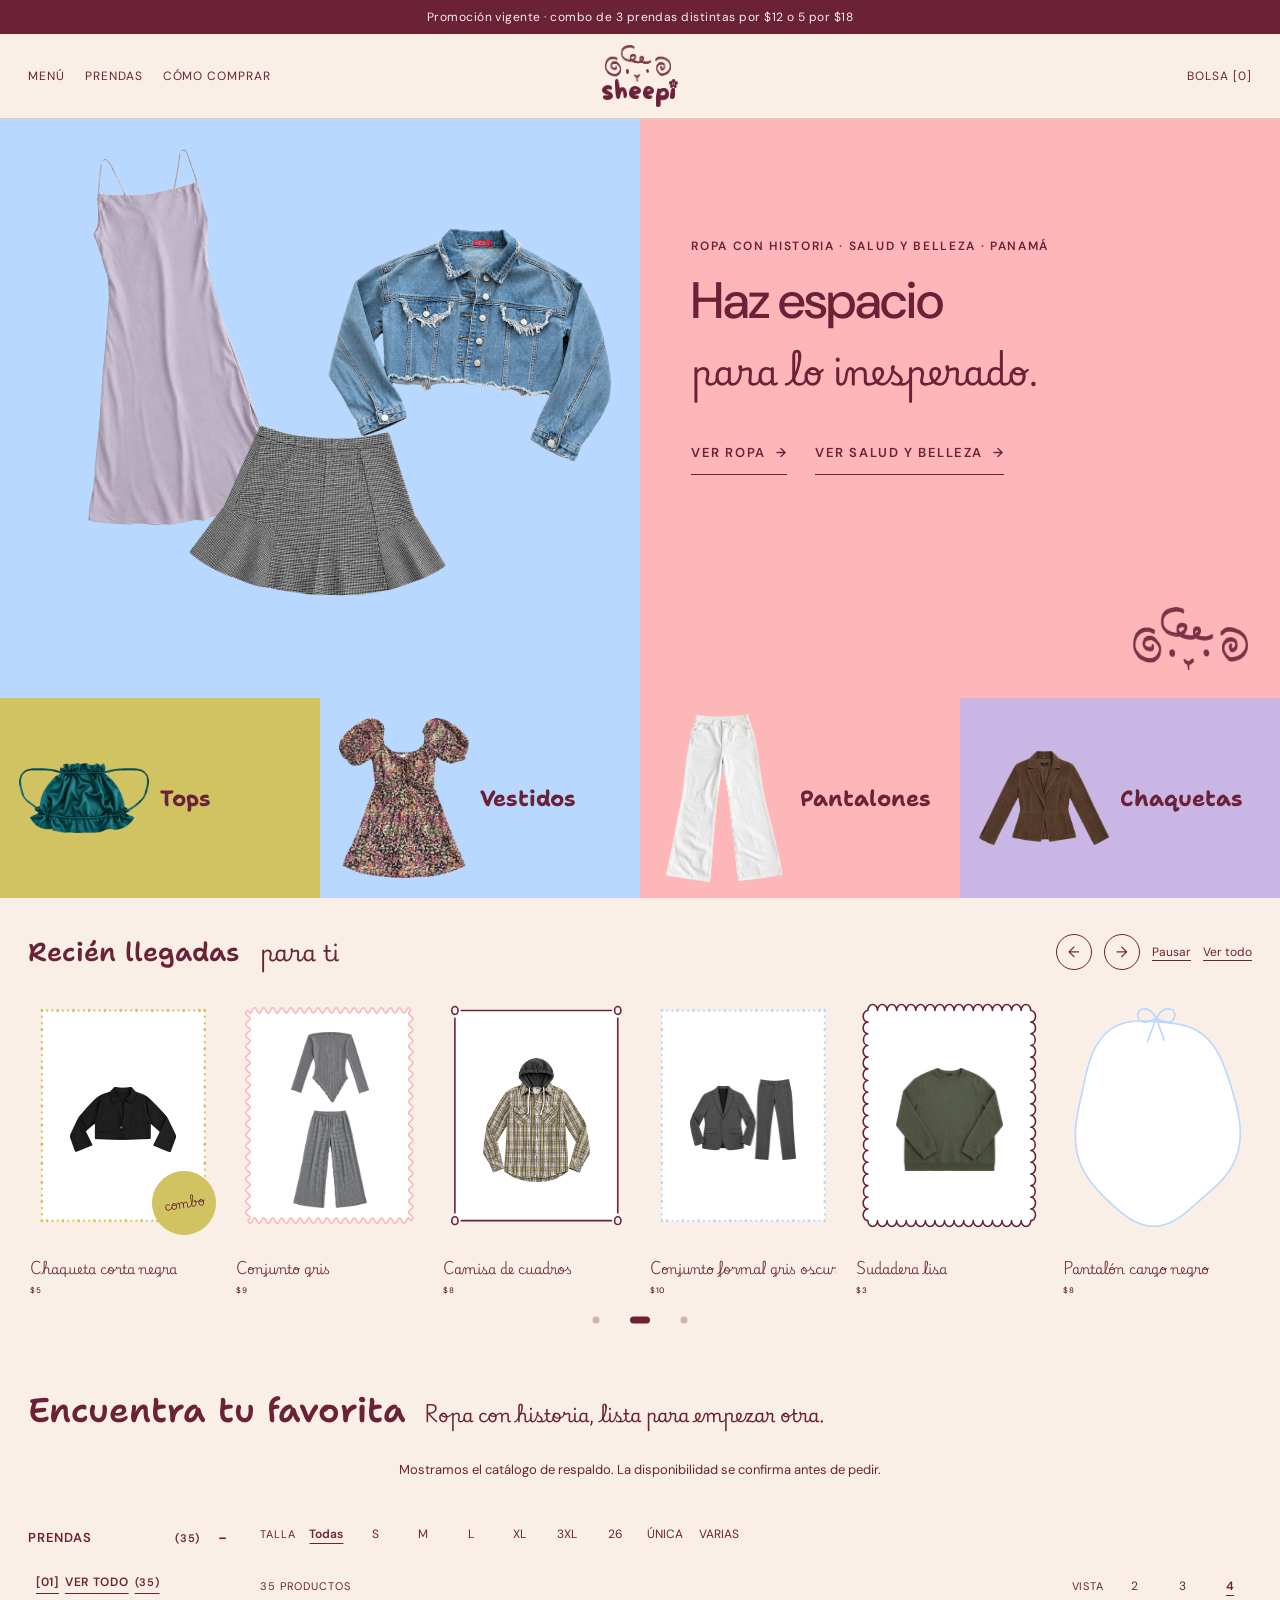
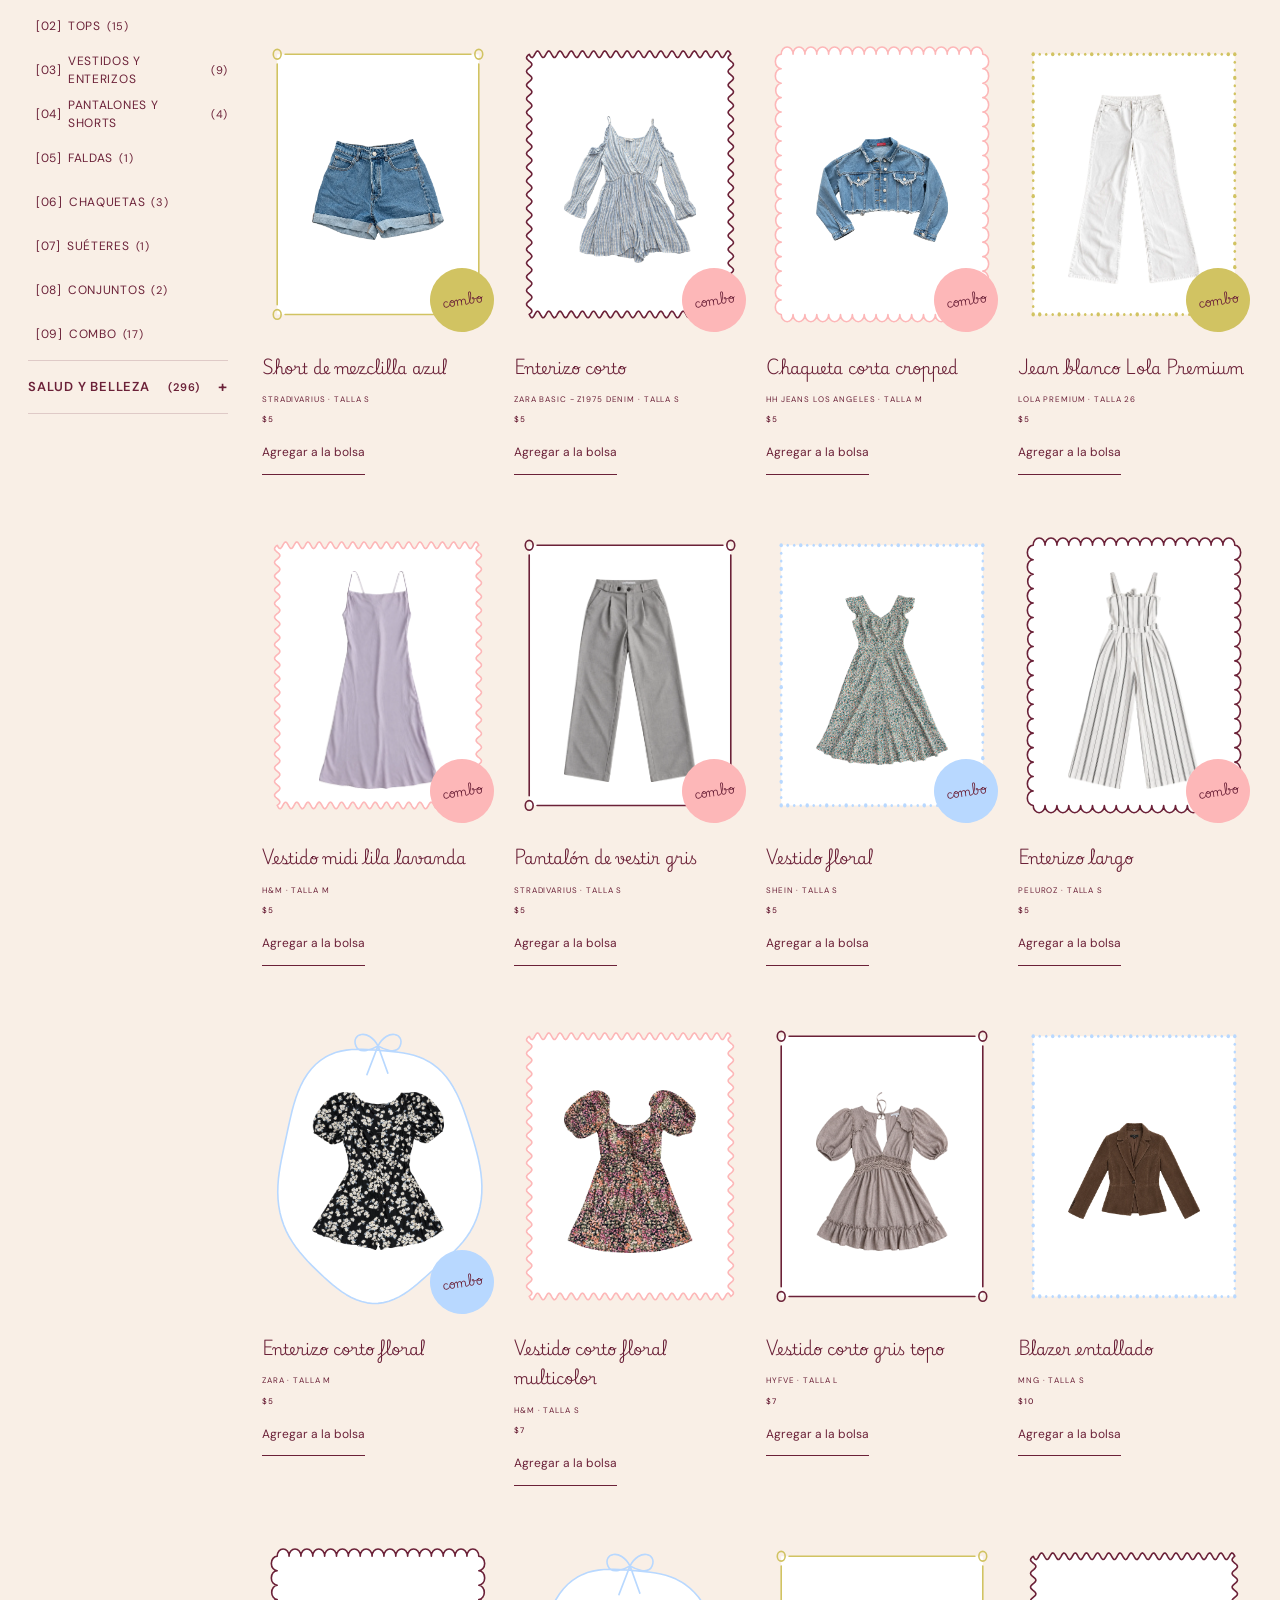
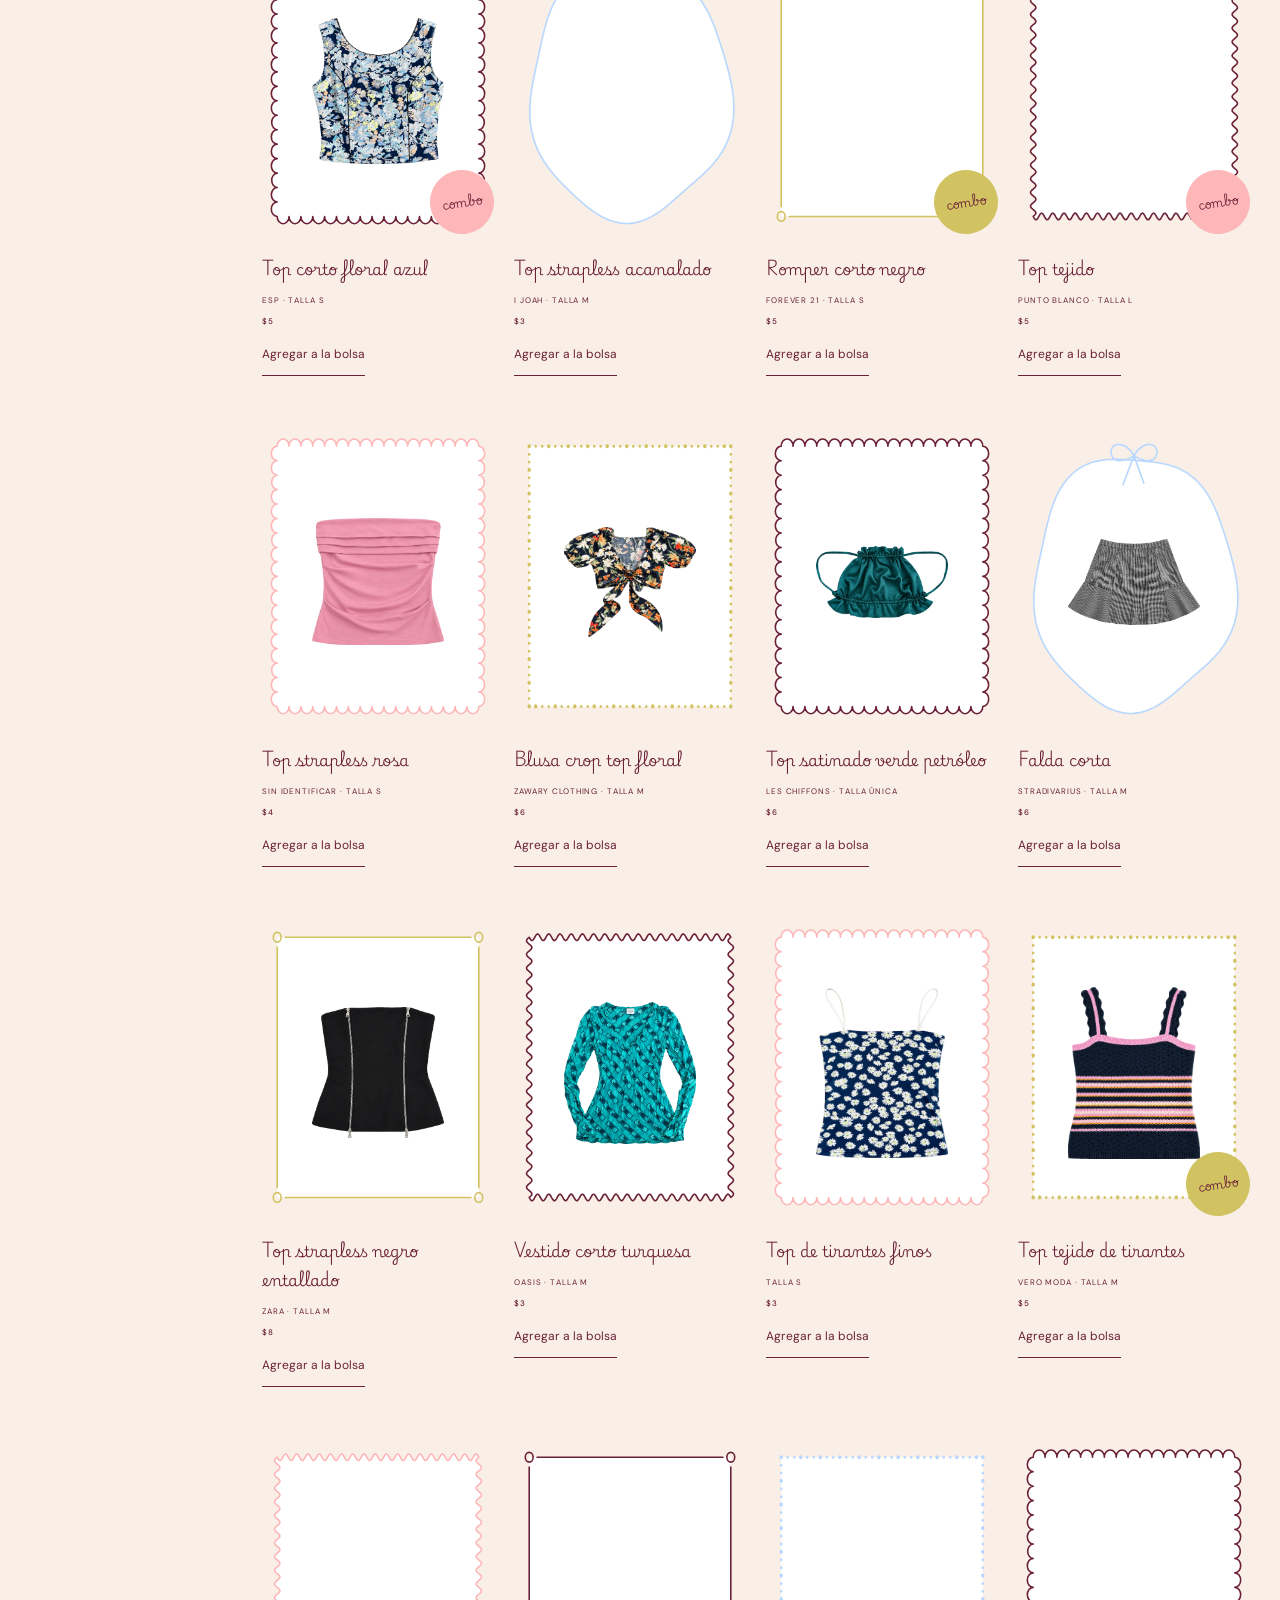
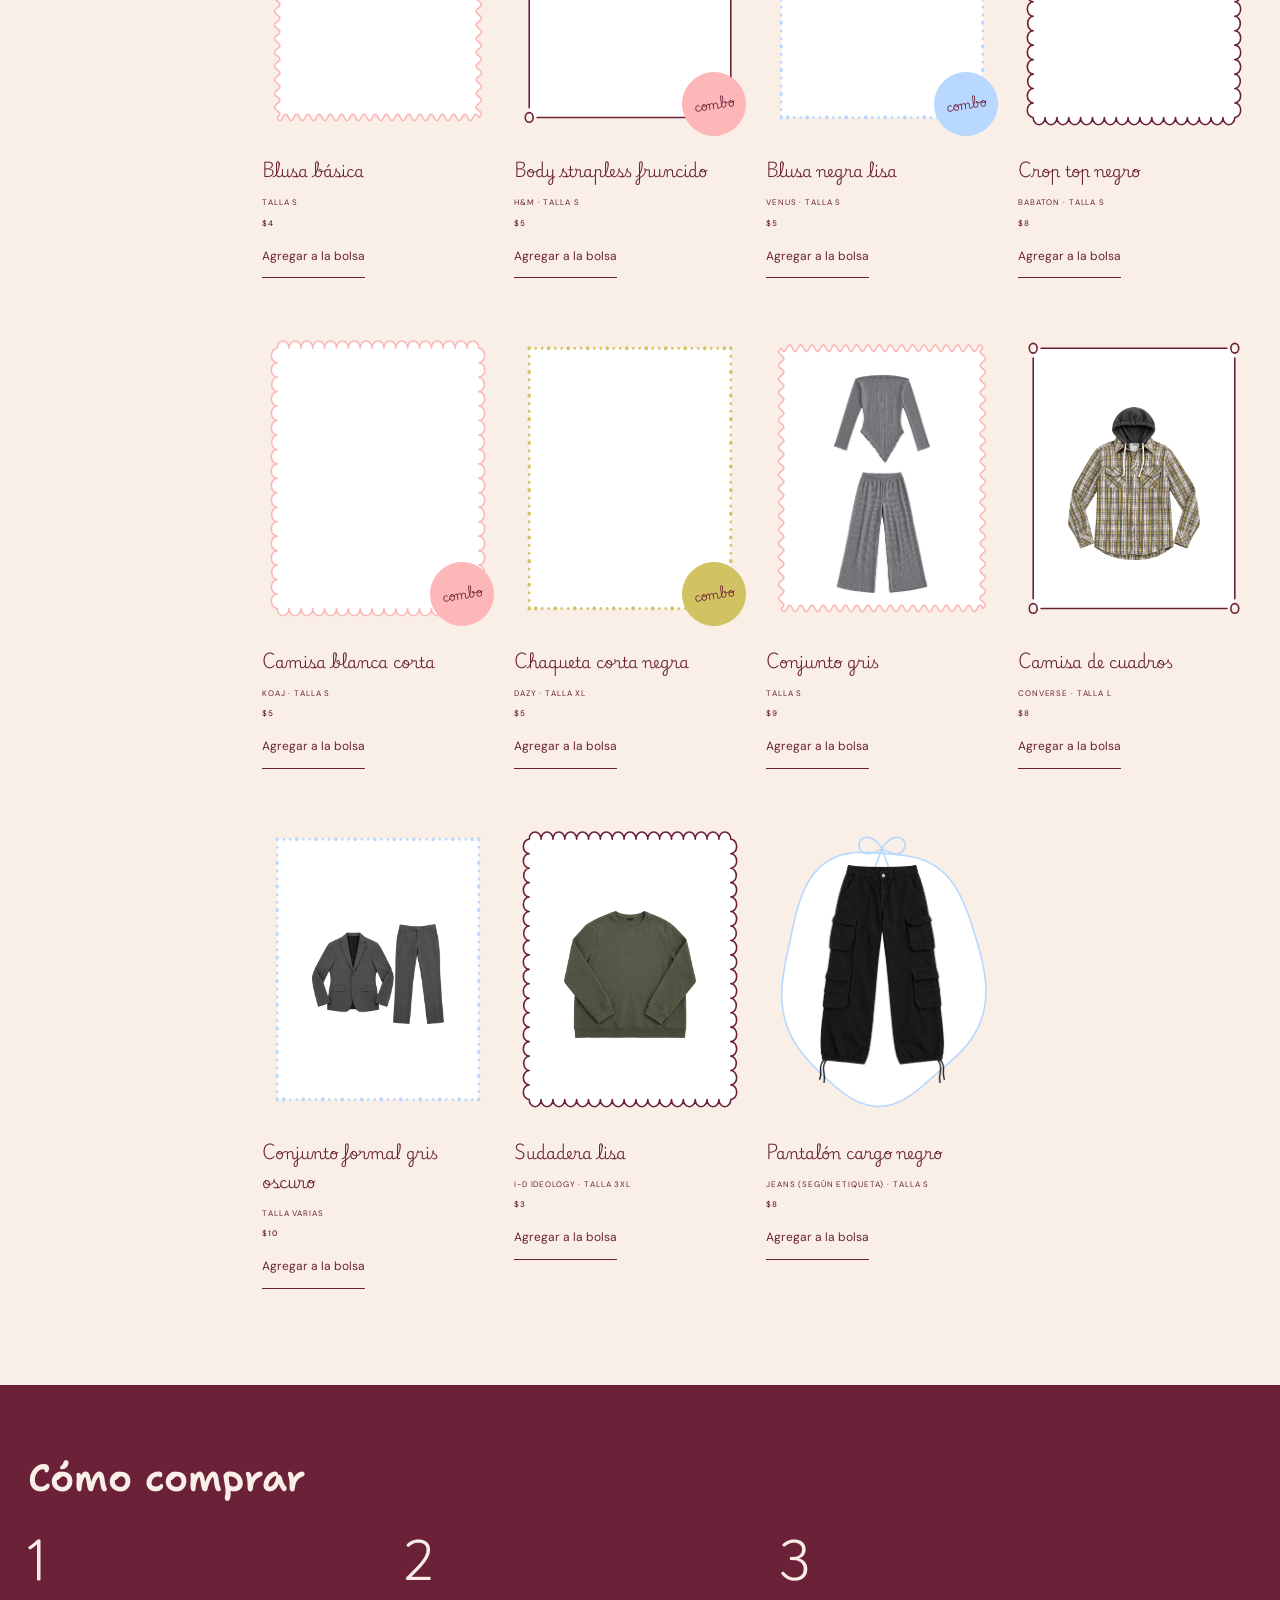
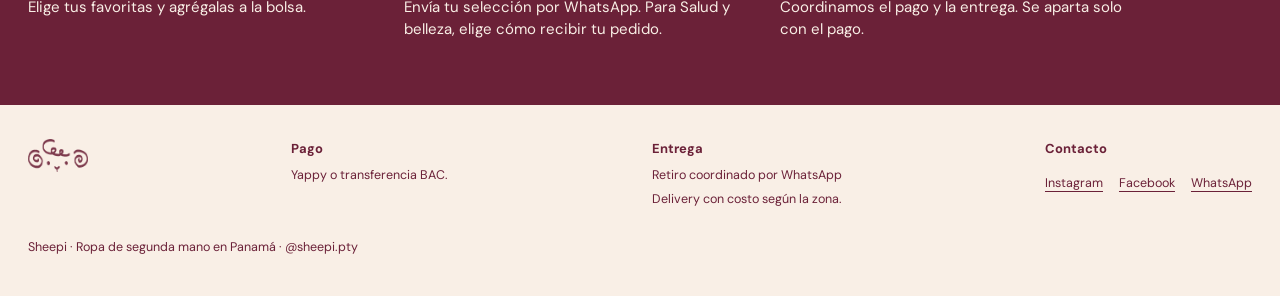
==== index.html @ 61ca52df "publicar: 2026-11-24T18:45:06.446Z" ====
<!doctype html>
<html lang="es">
<head>
<meta charset="utf-8"><meta name="referrer" content="no-referrer"><meta name="viewport" content="width=device-width, initial-scale=1">
<meta name="description" content="Sheepi · Haz espacio para lo inesperado. Ropa con historia y Salud y belleza por pedido en Panamá; elige tus favoritos y coordina por WhatsApp.">
<meta name="theme-color" content="#F9EFE6"><meta property="og:site_name" content="Sheepi"><meta property="og:title" content="Sheepi · Tienda en Panamá"><meta property="og:locale" content="es_PA"><meta property="og:description" content="Haz espacio para lo inesperado."><meta property="og:url" content="https://sheepipty.github.io/"><meta property="og:type" content="website"><meta property="og:image" content="https://sheepipty.github.io/vista-previa.jpg?v=3"><meta property="og:image:width" content="1200"><meta property="og:image:height" content="630"><meta property="og:image:alt" content="Sheepi · Haz espacio para lo inesperado: prendas, un labial y el logo de la oveja sobre fondo celeste y rosa"><meta name="twitter:card" content="summary_large_image">
<title>Sheepi</title><link rel="icon" href="favicon.ico?v=2" sizes="any"><link rel="icon" type="image/png" sizes="32x32" href="favicon-32.png?v=2"><link rel="apple-touch-icon" href="apple-touch-icon.png?v=2">
<link rel="preconnect" href="https://fonts.googleapis.com"><link rel="preconnect" href="https://fonts.gstatic.com" crossorigin>
<link rel="stylesheet" href="https://fonts.googleapis.com/css2?family=Shantell+Sans:wght@600;700&family=Playwrite+ES:wght@300;400&family=DM+Sans:opsz,wght@9..40,400;9..40,500;9..40,600&display=swap">
<link rel="stylesheet" href="marca/logo-animado.css"><link rel="stylesheet" href="estilos.css">
<script defer src="config.js"></script><script defer src="logica.js"></script><script defer src="marca/logo-animado.js"></script><script defer src="app.js"></script>
</head>
<body>
<a class="saltar" href="#catalogo">Ir al catálogo</a>
<div id="carga" aria-hidden="true"><div id="logo-carga" class="logo-anim" data-base="marca/logo-capas/" data-ojos="parpadeo-tras"></div><span class="carga-texto">cargando prendas…</span></div>
<header id="cabecera" class="cabecera">
  <p id="promocion" class="aviso-promocion">Promoción vigente · una pieza de cada una</p>
  <div class="cabecera-fila"><div class="cabecera-enlaces"><button id="abrir-menu" aria-haspopup="dialog" aria-controls="menu">Menú</button><a href="#catalogo">Prendas</a><a href="#como-comprar">Cómo comprar</a></div>
  <a class="marca" id="marca" href="#inicio" aria-label="Sheepi, inicio"><div class="logo-anim" data-base="marca/logo-capas/" data-ojos="parpadeo-lento"></div></a>
  <button id="abrir-bolsa" aria-haspopup="dialog" aria-controls="bolsa">Bolsa <span class="corchete">[<span id="contador">0</span>]</span></button></div>
</header>
<main id="inicio">
<section class="portada" aria-label="Sheepi">
  <div class="portada-fotos" aria-hidden="true"><img class="recorte recorte-uno" src="marca/recortes/nc-005.webp" alt=""><img class="recorte recorte-dos" src="marca/recortes/nc-003.webp" alt=""><img class="recorte recorte-tres" src="marca/recortes/nc-021.webp" alt=""></div>
  <div class="portada-texto"><p class="ojo">Ropa con historia · Salud y belleza · Panamá</p><h1>Haz espacio<span>para lo inesperado.</span></h1><div class="enlaces-portada"><a class="enlace" href="#catalogo" data-seccion-portada="Ropa">Ver ropa <span aria-hidden="true">→</span></a><a class="enlace" href="#catalogo" data-seccion-portada="Salud y belleza" hidden>Ver salud y belleza <span aria-hidden="true">→</span></a></div><img class="carita" src="marca/carita-vino.webp" alt=""></div>
</section>
<nav class="mosaico" aria-label="Explora las prendas">
  <a class="tile tile-tops" href="#tops" data-mosaico="Tops"><img class="recorte" src="marca/recortes/nc-020.webp" alt="" loading="lazy" decoding="async"><span>Tops</span></a>
  <a class="tile tile-vestidos" href="#vestidos-y-enterizos" data-mosaico="Vestidos y enterizos"><img class="recorte" src="marca/recortes/nc-011.webp" alt="" loading="lazy" decoding="async"><span>Vestidos</span></a>
  <a class="tile tile-pantalones" href="#pantalones-y-shorts" data-mosaico="Pantalones y shorts"><img class="recorte" src="marca/recortes/nc-004.webp" alt="" loading="lazy" decoding="async"><span>Pantalones</span></a>
  <a class="tile tile-chaquetas" href="#chaquetas" data-mosaico="Chaquetas"><img class="recorte" src="marca/recortes/nc-013.webp" alt="" loading="lazy" decoding="async"><span>Chaquetas</span></a>
</nav>
<section id="recientes" class="sec" aria-labelledby="recientes-titulo" hidden>
  <div class="sec-cab"><h2 id="recientes-titulo">Recién llegadas <small>para ti</small></h2><div class="controles"><button id="ant" class="flecha" aria-label="Prenda anterior">←</button><button id="sig" class="flecha" aria-label="Prenda siguiente">→</button><button id="pausar-carrusel" aria-pressed="false">Pausar</button><a href="#catalogo">Ver todo</a></div></div>
  <div id="carrusel" class="carrusel" aria-roledescription="carrusel" aria-label="Recién llegadas"><div id="pista" class="pista"></div></div><div id="puntos" class="puntos" role="group" aria-label="Elegir posición del carrusel"></div>
</section>
<section id="seccion-catalogo" aria-label="Catálogo">
  <div class="sec-cab titulo-catalogo"><h2>Encuentra tu favorita</h2><p id="sublema" class="sublema"></p></div>
  <p id="aviso" role="status" aria-live="polite">Cargando catálogo…</p>
  <nav id="lineas" class="lineas" aria-label="Líneas de productos" hidden></nav>
  <div class="tienda"><nav class="grupos" aria-label="Categorías"><ol id="categorias"></ol></nav><div class="contenido">
    <div id="tallas" class="tallas" role="group" aria-label="Filtrar por talla"></div><div class="herramientas"><p id="cantidad" class="mini secundario" aria-live="polite"></p><div id="vista" class="vista" role="group" aria-label="Productos por fila"></div></div>
    <section id="catalogo" class="cuadricula" aria-label="Productos disponibles" tabindex="-1"></section>
    <p id="otro-farmasi" class="otro-farmasi" hidden><a id="consultar-farmasi" target="_blank" rel="noopener noreferrer">¿Buscas otro producto Farmasi? Mándanos el código por WhatsApp</a></p>
  </div></div>
</section>
<section id="como-comprar" class="banda"><h2>Cómo comprar</h2><ol class="pasos"><li><span>1</span><p>Elige tus favoritas y agrégalas a la bolsa.</p></li><li><span>2</span><p>Envía tu selección por WhatsApp. Para Salud y belleza, elige cómo recibir tu pedido.</p></li><li><span>3</span><p>Coordinamos el pago y la entrega. Se aparta solo con el pago.</p></li></ol></section>
</main>
<footer class="pie"><img src="marca/carita-vino.webp" width="60" height="60" alt="Sheepi"><div><h2>Pago</h2><p>Yappy o transferencia BAC.</p></div><div><h2>Entrega</h2><p id="retiro">Retiro coordinado por WhatsApp</p><p>Delivery con costo según la zona.</p></div><div><h2>Contacto</h2><div id="redes" class="redes"></div></div><p class="firma">Sheepi · Ropa de segunda mano en Panamá · @sheepi.pty</p></footer>
<dialog id="menu" class="menu" aria-label="Menú"><button class="cerrar-x" data-cerrar="menu" aria-label="Cerrar menú"></button><img class="menu-marca" src="marca/logo-sheepi-vino.webp" alt="Sheepi"><ol id="menu-grupos"></ol></dialog>
<dialog id="detalle" aria-labelledby="detalle-titulo"><button class="cerrar-x" data-cerrar="detalle" aria-label="Cerrar detalle"></button><div id="detalle-contenido"></div></dialog>
<dialog id="bolsa" aria-labelledby="bolsa-titulo">
  <div class="cabecera-bolsa"><h2 id="bolsa-titulo">Tu bolsa</h2><button class="cerrar-x" data-cerrar="bolsa" aria-label="Cerrar bolsa"></button></div><div id="lista-bolsa"></div>
  <div id="entrega-ropa"><label for="entrega">Entrega de ropa y otros productos</label><select id="entrega"><option>Retiro</option><option>Delivery</option></select><p class="nota">Se aparta solo con el pago. El envío se cotiza según la zona.</p></div>
  <fieldset id="entrega-farmasi" hidden><legend>¿Cómo prefieres recibir tu pedido?</legend><label class="opcion-entrega"><input type="radio" name="opcion-farmasi" value="Mi casillero"> Envío a mi casillero.</label><label class="opcion-entrega"><input type="radio" name="opcion-farmasi" value="Entrega Sheepi"> Entrega Sheepi en Panamá.</label>
    <div id="campos-casillero" hidden><label for="direccion-casillero">Dirección de tu casillero en EE. UU.</label><textarea id="direccion-casillero" rows="4" autocomplete="off" spellcheck="false" aria-describedby="nota-casillero"></textarea><p id="nota-casillero" class="nota">El envío de Farmasi y el flete a Panamá se confirman al cotizar.</p></div>
    <div id="campos-zona" hidden><label for="zona-farmasi">Zona de entrega</label><select id="zona-farmasi"></select></div>
  </fieldset>
  <p id="aviso-entrega" role="status" aria-live="polite"></p><p id="venta-final-bolsa" class="venta-final nota" hidden>Venta final: por higiene, no se aceptan devoluciones.</p>
  <dl class="totales"><div><dt>Subtotal</dt><dd id="subtotal"></dd></div><div><dt>Ahorro por combo</dt><dd id="ahorro"></dd></div><div id="fila-traida" hidden><dt>Traída</dt><dd id="traida"></dd></div><div id="fila-entrega-farmasi" hidden><dt>Entrega Farmasi</dt><dd id="costo-entrega-farmasi"></dd></div><div id="fila-gestion" hidden><dt>Gestión</dt><dd id="gestion"></dd></div><div class="total"><dt>Total</dt><dd id="total"></dd></div></dl>
  <p id="traida-gratis" class="nota" hidden></p><p id="nota-total" class="nota" hidden></p><p id="aviso-bolsa" role="status" aria-live="polite"></p>
  <button id="pedir" class="principal">Pedir por WhatsApp</button><a id="continuar" class="principal enlace-boton" target="_blank" rel="noopener noreferrer" hidden>Continuar en WhatsApp</a>
</dialog>
<noscript><style>#carga{display:none}</style><p>Activa JavaScript para ver los productos y armar tu bolsa.</p></noscript>
</body></html>
---- marca/logo-animado.css ----
/* Logo de Sheepi animado por capas (cara, ojos, letras, flor).
   Uso: <div class="logo-anim" data-ojos="guino"></div> + logo-animado.js
   Clases de entrada sobre .logo-anim: entra-der, entra-izq, sale-izq, sale-der, ola, aparece.
   data-ojos: parpadeo | guino | (vacío).  data-flor="gira" hace girar la flor de la i. */
.logo-anim{position:relative;aspect-ratio:655/539;--dist:120vw}
.logo-anim img{position:absolute;display:block;user-select:none;-webkit-user-drag:none;pointer-events:none}
.logo-anim .ojo{transform-origin:50% 55%}
.logo-anim .flor{transform-origin:50% 50%}

/* Ojos */
.logo-anim[data-ojos="parpadeo"] .ojo{animation:sheepi-parpadeo 4.2s infinite}
.logo-anim[data-ojos="guino"] .ojo-der{animation:sheepi-guino 3.8s infinite}
.logo-anim[data-ojos="guino-lento"] .ojo-der{animation:sheepi-guino-lento 8s infinite}
/* Elegido (2026-11-23): parpadeo que empieza DESPUÉS de que terminan de aparecer las letras.
   "aparece" termina a los 1.2 s (0.6 s + 5 x 0.12 s); el primer parpadeo es a 1.5-1.8 s y luego cada 4.2 s. */
.logo-anim[data-ojos="parpadeo-tras"] .ojo{animation:sheepi-parpadeo-uno .3s ease-in-out 1.5s,sheepi-parpadeo 4.2s 1.8s infinite}
.logo-anim[data-ojos="parpadeo-lento"] .ojo{animation:sheepi-parpadeo 7s 2s infinite}
@keyframes sheepi-parpadeo-uno{0%,100%{transform:scaleY(1)}40%,60%{transform:scaleY(.1)}}
@keyframes sheepi-parpadeo{0%,90%,100%{transform:scaleY(1)}93%,95%{transform:scaleY(.1)}}
@keyframes sheepi-guino{0%,68%,100%{transform:scaleY(1)}72%,84%{transform:scaleY(.1)}}
@keyframes sheepi-guino-lento{0%,86%,100%{transform:scaleY(1)}88%,93%{transform:scaleY(.1)}}

/* Flor */
.logo-anim[data-flor="gira"] .flor{animation:sheepi-gira 2.6s cubic-bezier(.6,0,.3,1) infinite}
@keyframes sheepi-gira{to{transform:rotate(360deg)}}

/* Letras que se persiguen: entran por la derecha (la s va primero) */
.logo-anim.entra-der .letra{animation:sheepi-entra-der .95s cubic-bezier(.2,1.25,.45,1) both;animation-delay:calc(var(--i)*85ms)}
@keyframes sheepi-entra-der{from{transform:translateX(var(--dist));opacity:0}35%{opacity:1}to{transform:none}}
/* ...y salen por la izquierda, siguiéndose */
.logo-anim.sale-izq .letra{animation:sheepi-sale-izq .8s cubic-bezier(.55,0,.8,.2) both;animation-delay:calc(var(--i)*85ms)}
@keyframes sheepi-sale-izq{to{transform:translateX(calc(-1*var(--dist)));opacity:0}}

/* Entran por la izquierda (la i va primero) y salen por la derecha */
.logo-anim.entra-izq .letra{animation:sheepi-entra-izq .95s cubic-bezier(.2,1.25,.45,1) both;animation-delay:calc((5 - var(--i))*85ms)}
@keyframes sheepi-entra-izq{from{transform:translateX(calc(-1*var(--dist)));opacity:0}35%{opacity:1}to{transform:none}}
.logo-anim.sale-der .letra{animation:sheepi-sale-der .8s cubic-bezier(.55,0,.8,.2) both;animation-delay:calc((5 - var(--i))*85ms)}
@keyframes sheepi-sale-der{to{transform:translateX(var(--dist));opacity:0}}

/* Ola: las letras saltan una tras otra */
.logo-anim.ola .letra{animation:sheepi-ola 1.5s ease-in-out infinite;animation-delay:calc(var(--i)*90ms)}
@keyframes sheepi-ola{0%,55%,100%{transform:none}25%{transform:translateY(-22%) rotate(-5deg)}}

/* Aparecen de a una, con rebote */
.logo-anim.aparece .letra{animation:sheepi-aparece .6s cubic-bezier(.3,1.6,.5,1) both;animation-delay:calc(var(--i)*120ms)}
@keyframes sheepi-aparece{from{transform:scale(0) translateY(30%);opacity:0}to{transform:none;opacity:1}}

@media (prefers-reduced-motion: reduce){
  .logo-anim .letra,.logo-anim .ojo,.logo-anim .flor{animation:none!important}
}
---- estilos.css ----
/* Sheepi · D047–D056. Texto vino, tarjetas planas y fotos sobre papel. */
:root{color-scheme:light;--vino:#6B2138;--rosa:#FDB7B8;--citrico:#D1C362;--cielo:#B8D8FF;--lila:#C9B6E4;--crema:#F9EFE6;--papel:#F3EAE1;--linea:rgba(107,33,56,.18);--titulo:'Shantell Sans',sans-serif;--texto:'DM Sans',sans-serif;--cursiva:'Playwrite ES',cursive;--cabecera:118px}
*{box-sizing:border-box}html{scroll-padding-top:calc(var(--cabecera) + 12px)}body{margin:0;background:var(--crema);color:var(--vino);font:15px/1.5 var(--texto);-webkit-font-smoothing:antialiased}
[hidden]{display:none!important}a{color:inherit;text-decoration:none}button,input,textarea,select{font:inherit;color:inherit;max-width:100%}button,a,select{-webkit-tap-highlight-color:transparent}button{cursor:pointer;border:0;border-radius:0;padding:0;background:transparent}button:disabled{cursor:default;opacity:.65}img{display:block;max-width:100%}h1,h2,h3,p{margin:0;overflow-wrap:anywhere}h2{font-family:var(--titulo)}p{line-height:1.5}a,button{touch-action:manipulation}:focus-visible{outline:2px solid var(--vino);outline-offset:4px}.secundario{font-size:12px}.mini,.rotulo{font-size:11px;letter-spacing:.08em;text-transform:uppercase}.saltar{position:fixed;z-index:80;left:12px;top:-100px;background:var(--crema);padding:12px}.saltar:focus{top:12px}

/* Cabecera y portada. */
.cabecera{position:fixed;inset:0 0 auto;z-index:10;background:var(--crema);border-bottom:1px solid var(--linea)}.aviso-promocion{background:var(--vino);color:var(--crema);text-align:center;font-size:12px;letter-spacing:.04em;padding:8px 16px;min-height:34px}.cabecera-fila{display:grid;grid-template-columns:minmax(0,1fr) auto minmax(0,1fr);align-items:center;gap:16px;padding:8px 28px;min-height:84px}.cabecera-enlaces{display:flex;align-items:center;gap:20px}.cabecera-enlaces a,.cabecera-enlaces button,#abrir-bolsa{font-size:12px;letter-spacing:.08em;text-transform:uppercase;min-height:44px;display:inline-flex;align-items:center}.marca .logo-anim{height:62px;width:76px}.marca{justify-self:center}#abrir-bolsa{justify-self:end;gap:4px;white-space:nowrap}.corchete{font-variant-numeric:tabular-nums}.corchete.destello{animation:destello .6s ease}main{padding-top:var(--cabecera)}
.portada{display:grid;grid-template-columns:1fr 1fr;min-height:580px}.portada-fotos{background:var(--cielo);position:relative;overflow:hidden;min-height:480px}.portada-fotos img{position:absolute;object-fit:contain;height:64%}.recorte-uno{width:38%;left:7%;top:6%;transform:rotate(-7deg)}.recorte-dos{width:44%;right:4%;top:6%;transform:rotate(6deg)}.portada-fotos .recorte-tres{width:40%;height:56%;left:30%;bottom:4%;transform:rotate(3deg)}.portada-texto{background:var(--rosa);position:relative;overflow:hidden;padding:56px clamp(24px,4vw,64px) 160px;display:flex;flex-direction:column;justify-content:center}.ojo{font-size:12px;letter-spacing:.14em;text-transform:uppercase;font-weight:600}.portada h1{font-family:var(--texto);font-size:clamp(36px,4vw,58px);font-weight:500;line-height:1.08;letter-spacing:-.02em;margin-top:18px}.portada h1 span{display:block;font-family:var(--cursiva);font-weight:400;font-size:clamp(24px,2.7vw,40px);line-height:1.6;margin-top:14px;letter-spacing:0}.enlace{display:inline-flex;align-self:flex-start;align-items:center;gap:10px;margin-top:34px;border-bottom:1.5px solid currentColor;padding:4px 0;font-size:13px;letter-spacing:.12em;text-transform:uppercase;font-weight:600;min-height:44px}.carita{position:absolute;width:115px;right:32px;bottom:28px}
.mosaico{display:grid;grid-template-columns:repeat(4,minmax(0,1fr))}.tile{position:relative;aspect-ratio:4/5;overflow:hidden;display:flex;align-items:center;justify-content:center;min-width:0}.tile img{object-fit:contain;width:72%;height:68%;margin-bottom:44px;transition:transform .4s}.tile:hover img{transform:scale(1.04) rotate(-2deg)}.tile span{position:absolute;left:0;right:0;bottom:18px;text-align:center;font-family:var(--titulo);font-size:26px;font-weight:700}.tile-tops{background:var(--citrico)}.tile-vestidos{background:var(--cielo)}.tile-pantalones{background:var(--rosa)}.tile-chaquetas{background:var(--lila)}

/* Recién llegadas. */
.sec{padding:64px 28px 24px}.sec-cab{display:flex;justify-content:space-between;align-items:baseline;gap:18px;margin-bottom:22px}.sec-cab h2{font-size:34px;line-height:1.2}.sec-cab h2 small{font-family:var(--cursiva);font-weight:400;font-size:22px;margin-left:12px}.controles{display:flex;align-items:center;gap:12px;flex-wrap:wrap;justify-content:flex-end}.controles a,.controles>button:not(.flecha){font-size:12px;text-decoration:underline;text-underline-offset:4px;min-height:44px;display:inline-flex;align-items:center}.flecha{width:44px;height:44px;border:1.5px solid var(--vino);border-radius:50%;display:grid;place-items:center;flex-shrink:0;font-size:18px}.flecha:hover{background:var(--vino);color:var(--crema)}.carrusel{overflow:hidden;touch-action:pan-y}.pista{display:flex;position:relative;gap:16px;transition:transform .7s cubic-bezier(.45,0,.2,1)}.pista>.prod{flex:0 0 calc((100% - 48px)/4)}.puntos{display:flex;flex-wrap:wrap;justify-content:center;gap:0;margin-top:16px}.puntos button{width:44px;height:44px;position:relative}.puntos button::after{content:'';position:absolute;width:7px;height:7px;left:50%;top:50%;transform:translate(-50%,-50%);border-radius:50%;background:var(--vino);opacity:.3}.puntos button[aria-pressed=true]::after{width:20px;border-radius:4px;opacity:1}

/* Navegación y catálogo: contenedores flexibles para pantallas de 360 px. */
.titulo-catalogo{padding:48px 28px 0}#aviso{font-size:13px;padding:8px 28px;text-align:center}#aviso:empty{display:none}.error{color:var(--vino);font-weight:600;text-decoration:underline;text-underline-offset:3px}.lineas{display:flex;flex-wrap:wrap;gap:6px 20px;padding:12px 28px;max-width:100%;border-bottom:1px solid var(--linea)}.lineas button{min-height:44px;padding:6px 0;text-align:left;overflow-wrap:anywhere}.lineas button[aria-pressed=true]{font-weight:600;text-decoration:underline;text-underline-offset:6px}.tienda{padding:8px 28px 64px}.contenido{min-width:0}.grupos{position:sticky;top:var(--cabecera);z-index:4;background:var(--crema);border-bottom:1px solid var(--linea);min-width:0}.grupos ol{list-style:none;display:flex;gap:20px;overflow-x:auto;margin:0;padding:0;scrollbar-width:thin}.grupos button{display:flex;align-items:center;gap:6px;white-space:nowrap;min-height:44px;font-size:12px;text-transform:uppercase;letter-spacing:.06em}.grupos .num{display:none}.conteo{font-size:11px}.grupos [aria-current=true]{font-weight:600;text-decoration:underline;text-underline-offset:7px}.tallas,.vista{display:flex;gap:4px;align-items:center;overflow-x:auto;min-width:0;scrollbar-width:thin}.tallas button,.vista button{flex-shrink:0;min-width:36px;min-height:44px;padding:0 6px;font-size:12px;white-space:nowrap}.tallas .rotulo,.vista .rotulo{flex-shrink:0;margin-right:4px}.tallas [aria-pressed=true],.vista [aria-pressed=true]{font-weight:600;text-decoration:underline;text-underline-offset:5px}.herramientas{display:flex;align-items:center;justify-content:space-between;gap:12px;margin:8px 0 16px}.vista{flex-shrink:0}.cuadricula{--cols:2;display:grid;grid-template-columns:repeat(var(--cols),minmax(0,1fr));gap:32px 16px}.tarjeta{min-width:0}.foto-boton{display:block;width:100%;background:var(--papel);overflow:hidden}.foto-boton img{aspect-ratio:3/4;object-fit:contain;width:100%;height:auto;background:var(--papel);padding:10%}.pie-tarjeta{padding:10px 0 0}.tarjeta h3{font-size:14px;line-height:1.4;font-weight:500;margin:0 0 5px;overflow-wrap:anywhere}.precio{display:flex;flex-wrap:wrap;align-items:baseline;gap:4px 8px;font-size:14px;margin:4px 0}.precio strong{font-weight:600}.precio-publico{font-size:12px}.descuento{font-size:12px;font-weight:600}.talla,.variante-elegida,.aviso-encargo{font-size:12px;margin-top:4px}.agregar{min-height:44px;padding:6px 0;border-bottom:1px solid var(--vino);font-size:12px;text-align:left;max-width:100%;overflow-wrap:anywhere}.agregar[data-en-bolsa=true]::after{content:' ✓'}.agregar:disabled{border-bottom-style:dotted}.vacio{grid-column:1/-1;text-align:center;padding:48px 0}.otro-farmasi{border-top:1px solid var(--linea);padding:28px 0;font-size:15px}.otro-farmasi a{text-decoration:underline;text-underline-offset:4px;display:inline-block;padding:8px 0}.otro-farmasi a:not([href]){text-decoration:none}

/* Paletas: botones de 44 px, color en un disco interior; selección también por borde. */
.paleta{display:flex;flex-wrap:wrap;gap:0 3px;margin-top:6px;max-width:100%}.tono{width:44px;height:44px;position:relative;border:2px solid transparent;flex-shrink:0}.tono::before{content:'';position:absolute;width:24px;height:24px;left:50%;top:50%;transform:translate(-50%,-50%);border-radius:50%;border:1px solid var(--vino);background:var(--tono)}.tono[aria-pressed=true]{border-color:var(--vino)}.tono-texto{font-size:11px;min-height:44px;padding:6px;border:1px solid var(--linea);max-width:100%;overflow-wrap:anywhere}.tono-texto[aria-pressed=true]{border:2px solid var(--vino);font-weight:600}.tono-texto+.tono-texto{margin:2px 0}

/* Cómo comprar y pie. */
.banda{background:var(--vino);color:var(--crema);margin-top:32px;padding:64px 28px}.banda h2{font-size:38px;margin-bottom:30px}.pasos{list-style:none;display:grid;grid-template-columns:repeat(3,minmax(0,1fr));gap:28px;padding:0;margin:0;max-width:1100px}.pasos span{font-family:var(--cursiva);font-size:40px;color:var(--crema);line-height:1.3}.pasos p{margin-top:8px}.pie{display:flex;align-items:start;justify-content:space-between;gap:24px;flex-wrap:wrap;padding:34px 28px;font-size:12.5px}.pie>img{width:60px;height:auto}.pie h2{font-family:var(--texto);font-size:13px;margin-bottom:8px}.pie p{margin-bottom:5px}.redes{display:flex;flex-wrap:wrap;gap:8px 16px}.redes a{padding:8px 0;min-height:44px;text-decoration:underline;text-underline-offset:4px}.firma{width:100%}

/* Diálogos nativos, contraste y zonas táctiles. */
dialog{padding:24px;border:1px solid var(--linea);background:var(--crema);color:var(--vino);max-width:calc(100% - 24px);max-height:92dvh;overflow-y:auto;overflow-x:hidden}dialog::backdrop{background:rgba(107,33,56,.35)}.cerrar-x{position:relative;display:block;width:44px;height:44px;margin:-8px -8px 8px auto;flex-shrink:0}.cerrar-x::before,.cerrar-x::after{content:'';position:absolute;left:10px;right:10px;top:50%;height:1.5px;background:var(--vino);transform:rotate(45deg)}.cerrar-x::after{transform:rotate(-45deg)}.menu{position:fixed;inset:0;margin:0;width:100%;height:100dvh;max-width:100%;max-height:100dvh;padding:16px 24px}.menu-marca{width:140px;height:auto;margin:8px 0 28px}.menu ol{list-style:none;padding:0;margin:0}.menu li button{display:flex;align-items:baseline;gap:14px;width:100%;min-height:48px;font-family:var(--titulo);font-size:24px;text-align:left;overflow-wrap:anywhere}.menu .num,.menu .conteo{font-family:var(--texto);font-size:11px;flex-shrink:0}.menu [aria-current=true]{text-decoration:underline;text-underline-offset:6px}#detalle{width:960px}#detalle-contenido{min-width:0}#detalle-contenido>img{aspect-ratio:3/4;object-fit:contain;width:100%;height:auto;background:var(--papel);padding:8%}.ficha{min-width:0;padding-top:12px}.ficha h2{font-size:24px;margin-bottom:12px}.ficha p{font-size:14px;margin:8px 0}.ficha .precio{font-size:20px;margin:18px 0}.ficha .principal{margin:20px 0}.ficha .marca-producto,.ficha .codigo-producto{font-size:12px;margin-top:12px}.venta-final{border-top:1px solid var(--linea);border-bottom:1px solid var(--linea);padding:12px 0}
#bolsa{position:fixed;inset:0 0 0 auto;margin:0;width:460px;max-width:100%;height:100dvh;max-height:100dvh;padding:20px 24px}.cabecera-bolsa{display:flex;justify-content:space-between;align-items:center;gap:12px;padding-bottom:8px;border-bottom:1px solid var(--linea)}.cabecera-bolsa h2{font-size:24px}.cabecera-bolsa .cerrar-x{margin:0 -8px 0 0}.linea-bolsa{display:grid;grid-template-columns:72px minmax(0,1fr);gap:14px;padding:16px 0;border-bottom:1px solid var(--linea)}.linea-bolsa img{width:72px;height:90px;object-fit:contain;background:var(--papel)}.linea-bolsa p{font-size:13px;margin-bottom:6px}.linea-bolsa .secundario{font-size:11px}.linea-bolsa button{font-size:12px;min-height:44px;text-decoration:underline;text-underline-offset:4px}#lista-bolsa>p{padding:24px 0}.cantidad-bolsa{display:flex;gap:8px;align-items:center;flex-wrap:wrap}.cantidad-bolsa button{min-width:44px;min-height:44px;border:1px solid var(--vino);font-size:18px;text-decoration:none}.totales{margin:20px 0}.totales>div{display:flex;justify-content:space-between;gap:12px;font-size:14px;margin:6px 0}.totales dd{margin:0;font-variant-numeric:tabular-nums;text-align:right}.total{border-top:1px solid var(--linea);padding-top:14px;font-weight:600}#entrega-ropa{margin-top:20px}select,textarea{display:block;width:100%;min-width:0;min-height:44px;border:1px solid var(--vino);border-radius:0;padding:10px 12px;background:var(--crema);margin:6px 0 10px}textarea{resize:vertical}label,legend{font-size:14px}.nota,#aviso-bolsa,#aviso-entrega{font-size:12px;margin:10px 0}#aviso-bolsa:empty,#aviso-entrega:empty{display:none}fieldset{border:1px solid var(--linea);margin:24px 0 14px;padding:12px;min-width:0}legend{padding:0 4px;font-weight:600;max-width:100%;overflow-wrap:anywhere}.opcion-entrega{display:flex;align-items:center;gap:10px;min-height:48px;cursor:pointer}.opcion-entrega input{accent-color:var(--vino);width:18px;height:18px;flex-shrink:0}.principal{display:block;width:100%;min-height:48px;background:var(--vino);color:var(--crema);padding:12px 16px;font-size:13px;text-align:center;letter-spacing:.04em;border:1px solid var(--vino);overflow-wrap:anywhere}.principal:hover:not(:disabled){background:var(--crema);color:var(--vino)}.enlace-boton{margin-top:8px}

/* Carga: el catálogo o su error cierran esta capa tras el mínimo de 2,2 s. */
#carga{position:fixed;inset:0;z-index:50;background:var(--crema);display:flex;flex-direction:column;align-items:center;justify-content:center;gap:22px;overflow:hidden;transition:opacity .5s,visibility .5s}#carga .logo-anim{width:min(240px,56vw)}.carga-texto{font-family:var(--cursiva);font-size:15px}#carga.fuera{opacity:0;visibility:hidden;pointer-events:none}
@keyframes destello{50%{background:var(--citrico)}}
@media(min-width:640px){#detalle-contenido{display:grid;grid-template-columns:1.1fr .9fr;gap:32px}.cuadricula{gap:40px 16px}}
@media(min-width:1024px){.tienda{display:grid;grid-template-columns:200px minmax(0,1fr);gap:32px;padding-top:24px}.grupos{align-self:start;border:0;top:calc(var(--cabecera) + 16px)}.grupos ol{flex-direction:column;gap:0;overflow:visible}.grupos button{white-space:normal;text-align:left;min-height:38px}.grupos .num{display:inline}.grupos .conteo{margin-left:auto}}
@media(max-width:760px){:root{--cabecera:126px}.cabecera-fila{padding:8px 16px;gap:8px;min-height:76px}.aviso-promocion{min-height:50px;font-size:11px;padding:8px 16px;display:flex;align-items:center;justify-content:center}.cabecera-enlaces a{display:none}.cabecera-enlaces button,#abrir-bolsa{font-size:11px;letter-spacing:.06em}.marca .logo-anim{height:54px;width:66px}.portada{grid-template-columns:1fr;min-height:0}.portada-fotos{height:330px;min-height:0}.portada-texto{padding:36px 22px 120px}.portada h1{font-size:40px}.portada h1 span{font-size:26px;line-height:1.55}.carita{width:92px;right:18px;bottom:20px}.mosaico{grid-template-columns:repeat(2,minmax(0,1fr))}.tile span{font-size:21px;bottom:12px}.sec{padding:44px 16px 12px}.sec-cab{align-items:flex-start;gap:12px}.sec-cab h2{font-size:26px}.sec-cab h2 small{display:block;font-size:18px;margin:4px 0 0}.controles{max-width:120px;gap:4px 8px}.controles a,.controles>button:not(.flecha){font-size:11px}.pista{gap:10px}.pista>.prod{flex-basis:calc((100% - 10px)/2)}.titulo-catalogo{padding:40px 16px 0}.lineas{padding:8px 16px}.tienda{padding:8px 16px 44px}#aviso{padding:8px 16px}.cuadricula{gap:28px 10px}.tarjeta h3{font-size:13px}.precio{gap:3px 6px}.banda{padding:44px 20px}.banda h2{font-size:30px}.pasos{grid-template-columns:1fr;gap:20px}.pie{padding:28px 16px;gap:20px}.pie>div{max-width:100%}}
@media(max-width:639px){#detalle{position:fixed;inset:auto 0 0;margin:0;width:100%;max-width:100%;padding:16px}#bolsa{padding:16px}.menu li button{font-size:21px}.ficha h2{font-size:22px}.herramientas{gap:6px}.vista button{min-width:32px}.vista .rotulo{font-size:10px}}
@media(prefers-reduced-motion:reduce){*,*::before,*::after{animation:none!important;transition:none!important;scroll-behavior:auto!important}}

/* R5b3 · tarjetas v3: crema, firma y marcos de acento sin códigos en foto. */
.sec-cab h2,.banda h2{font-weight:600}
.foto-boton,.foto-boton img{background:var(--crema)}
.foto-v3{position:relative;isolation:isolate;width:100%;min-width:0;aspect-ratio:3/4;background:var(--crema)}
.foto-v3>img{position:relative;width:100%;height:100%;aspect-ratio:3/4;object-fit:contain;padding:20% 18% 14%;background:transparent;mix-blend-mode:multiply;filter:brightness(1.04)}
.foto-v3>img.recorte{mix-blend-mode:normal;filter:none;padding:24% 22% 17%}
.foto-v3 .marco-svg{position:absolute;inset:0;width:100%;height:100%;pointer-events:none}
.sello-combo{position:absolute;right:1%;bottom:2%;width:clamp(48px,5vw,68px);aspect-ratio:1;border-radius:50%;display:grid;place-items:center;background:var(--sello,var(--rosa));color:var(--vino);font:300 12px/1.5 var(--cursiva);transform:rotate(-8deg);pointer-events:none}
.pie-tarjeta{padding:14px 2px 0}
.tarjeta h3{font:300 clamp(13px,1.2vw,17px)/1.9 var(--cursiva);margin-bottom:8px}
.tarjeta .talla,.tarjeta .precio{font-family:var(--texto);font-size:11px;font-weight:400;letter-spacing:.08em;font-variant-caps:all-small-caps}
.tarjeta .precio strong,.tarjeta .descuento{font-weight:500}
.tarjeta .agregar{font-weight:400}
.ficha h2{font:300 clamp(21px,2.5vw,28px)/1.8 var(--cursiva)}
.ficha .precio strong{font-weight:500}
#detalle-contenido>.foto-v3{align-self:start}
.ficha .principal{background:transparent;color:var(--vino);border:0;border-bottom:1px solid var(--vino);padding-inline:0;text-align:left;letter-spacing:0}
.ficha .principal:hover:not(:disabled){background:var(--rosa)}
.tallas button,.vista button,.grupos button{min-width:44px;min-height:44px}
@media(max-width:639px){.tarjeta h3{font-size:13px}.sello-combo{font-size:11px}}
/* Claude 2026-11-23: nombres largos en cursiva se cortan a 3 líneas en la tarjeta; la ficha muestra el texto completo. */
.tarjeta h3{display:-webkit-box;-webkit-box-orient:vertical;-webkit-line-clamp:3;line-clamp:3;overflow:hidden}
/* Secciones desplegables (2026-11-24): en teléfono la tira muestra solo la sección abierta; las secciones se cambian en la barra de líneas o en el Menú. */
.grupos .seccion{display:contents}.grupos .seccion-titulo{display:none}.grupos .seccion>ol{display:contents}
.menu .seccion>ol{list-style:none;padding:0 0 12px 18px;margin:0;border-left:1px solid var(--linea)}
.menu .seccion-titulo{font-weight:600}.menu .seccion-titulo .conteo{margin-left:auto}
.menu .seccion>ol button{font-size:18px;min-height:42px}
.seccion-titulo::after{content:'+';font-family:var(--texto);font-size:16px;margin-left:12px;flex-shrink:0}.seccion-titulo[aria-expanded=true]::after{content:'−'}
@media(min-width:1024px){.lineas{display:none}.grupos .seccion{display:block;border-bottom:1px solid var(--linea);padding:4px 0}.grupos .seccion-titulo{display:flex;width:100%;font-weight:600;font-size:13px}.grupos .seccion>ol{display:flex;padding-left:8px}}
/* Inicio más delgado (2026-11-24, pedido de Josué): mosaico y Recién llegadas a la mitad de alto. */
.mosaico .tile{aspect-ratio:8/5;flex-direction:row;gap:4%;padding:0 6%}
.mosaico .tile img{width:46%;height:84%;margin:0}
.mosaico .tile span{position:static;flex:1;text-align:left;font-size:22px}
#recientes.sec{padding-top:32px;padding-bottom:8px}#recientes .sec-cab{margin-bottom:12px}#recientes .sec-cab h2{font-size:26px}
.pista>.prod{flex-basis:calc((100% - 80px)/6)}
.pista>.prod .talla,.pista>.prod .agregar,.pista>.prod .aviso-encargo,.pista>.prod .variante-elegida{display:none}
.pista>.prod h3{font-size:13px;line-height:1.3;margin:6px 0 2px}
#recientes .puntos{margin-top:4px}
@media(max-width:760px){.mosaico .tile span{font-size:16px}#recientes.sec{padding-top:24px}#recientes .sec-cab h2{font-size:22px}.pista>.prod{flex-basis:calc((100% - 20px)/3)}.pista>.prod h3{font-size:12px}}
#recientes .puntos button{height:28px}#recientes .flecha{width:36px;height:36px;font-size:15px}#recientes .sec-cab{align-items:center}
@media(max-width:760px){#recientes .sec-cab{flex-wrap:nowrap;align-items:center}#recientes .sec-cab h2 small{display:inline;font-size:16px;margin-left:6px}#recientes .flecha{display:none}#recientes .controles{gap:10px}}
.pista>.prod h3{white-space:nowrap;overflow:hidden;text-overflow:ellipsis}
@media(max-width:760px){#recientes .sec-cab h2{white-space:nowrap;font-size:20px}#recientes .sec-cab h2 small{font-size:15px}#recientes .controles{max-width:none;flex-wrap:nowrap}}

/* Sublema por sección bajo el título del catálogo (2026-11-24). */
.titulo-catalogo{flex-wrap:wrap;align-items:baseline;justify-content:flex-start;gap:4px 18px}.sublema{font-family:var(--cursiva);font-size:18px;margin:0}.sublema:empty{display:none}
@media(max-width:760px){.sublema{font-size:15px;flex-basis:100%}}

/* Portada: un enlace por sección (2026-11-24). */
.enlaces-portada{display:flex;flex-wrap:wrap;gap:0 28px;align-items:flex-start}.enlaces-portada .enlace[hidden]{display:none}
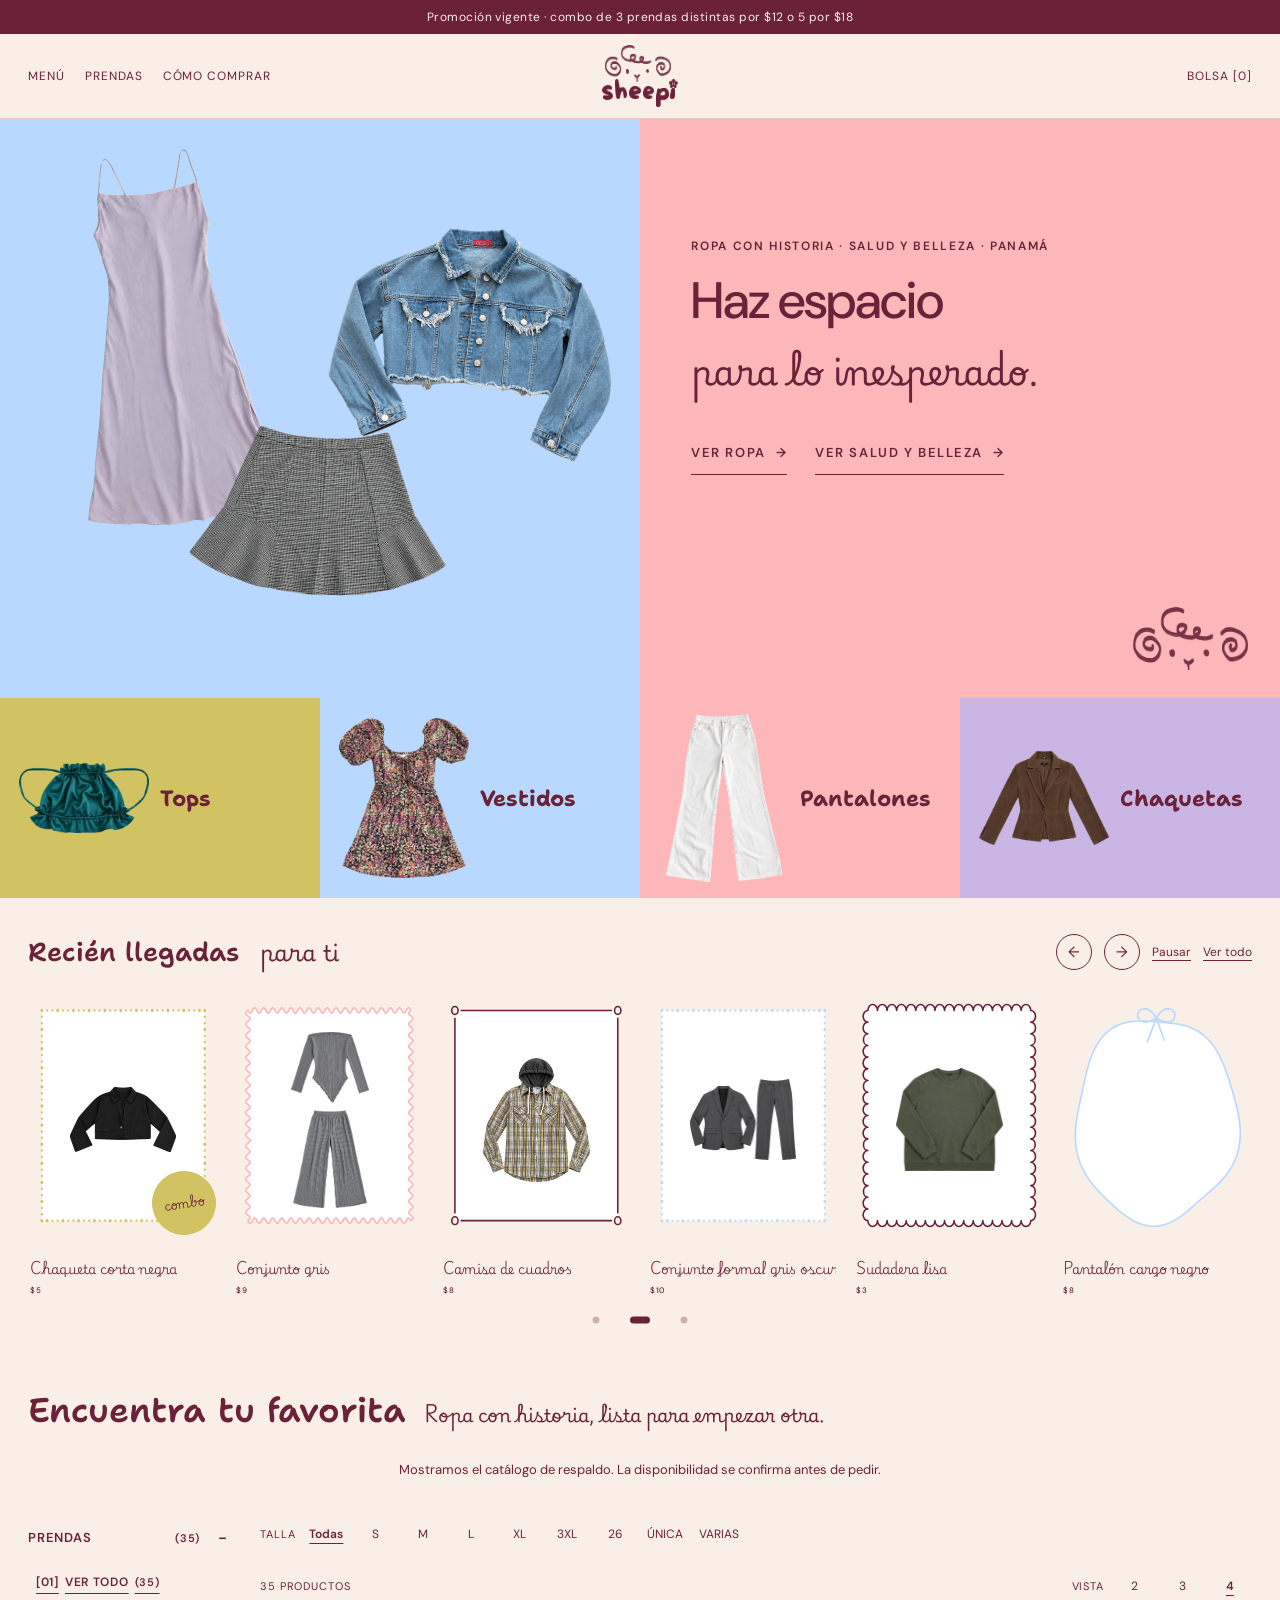
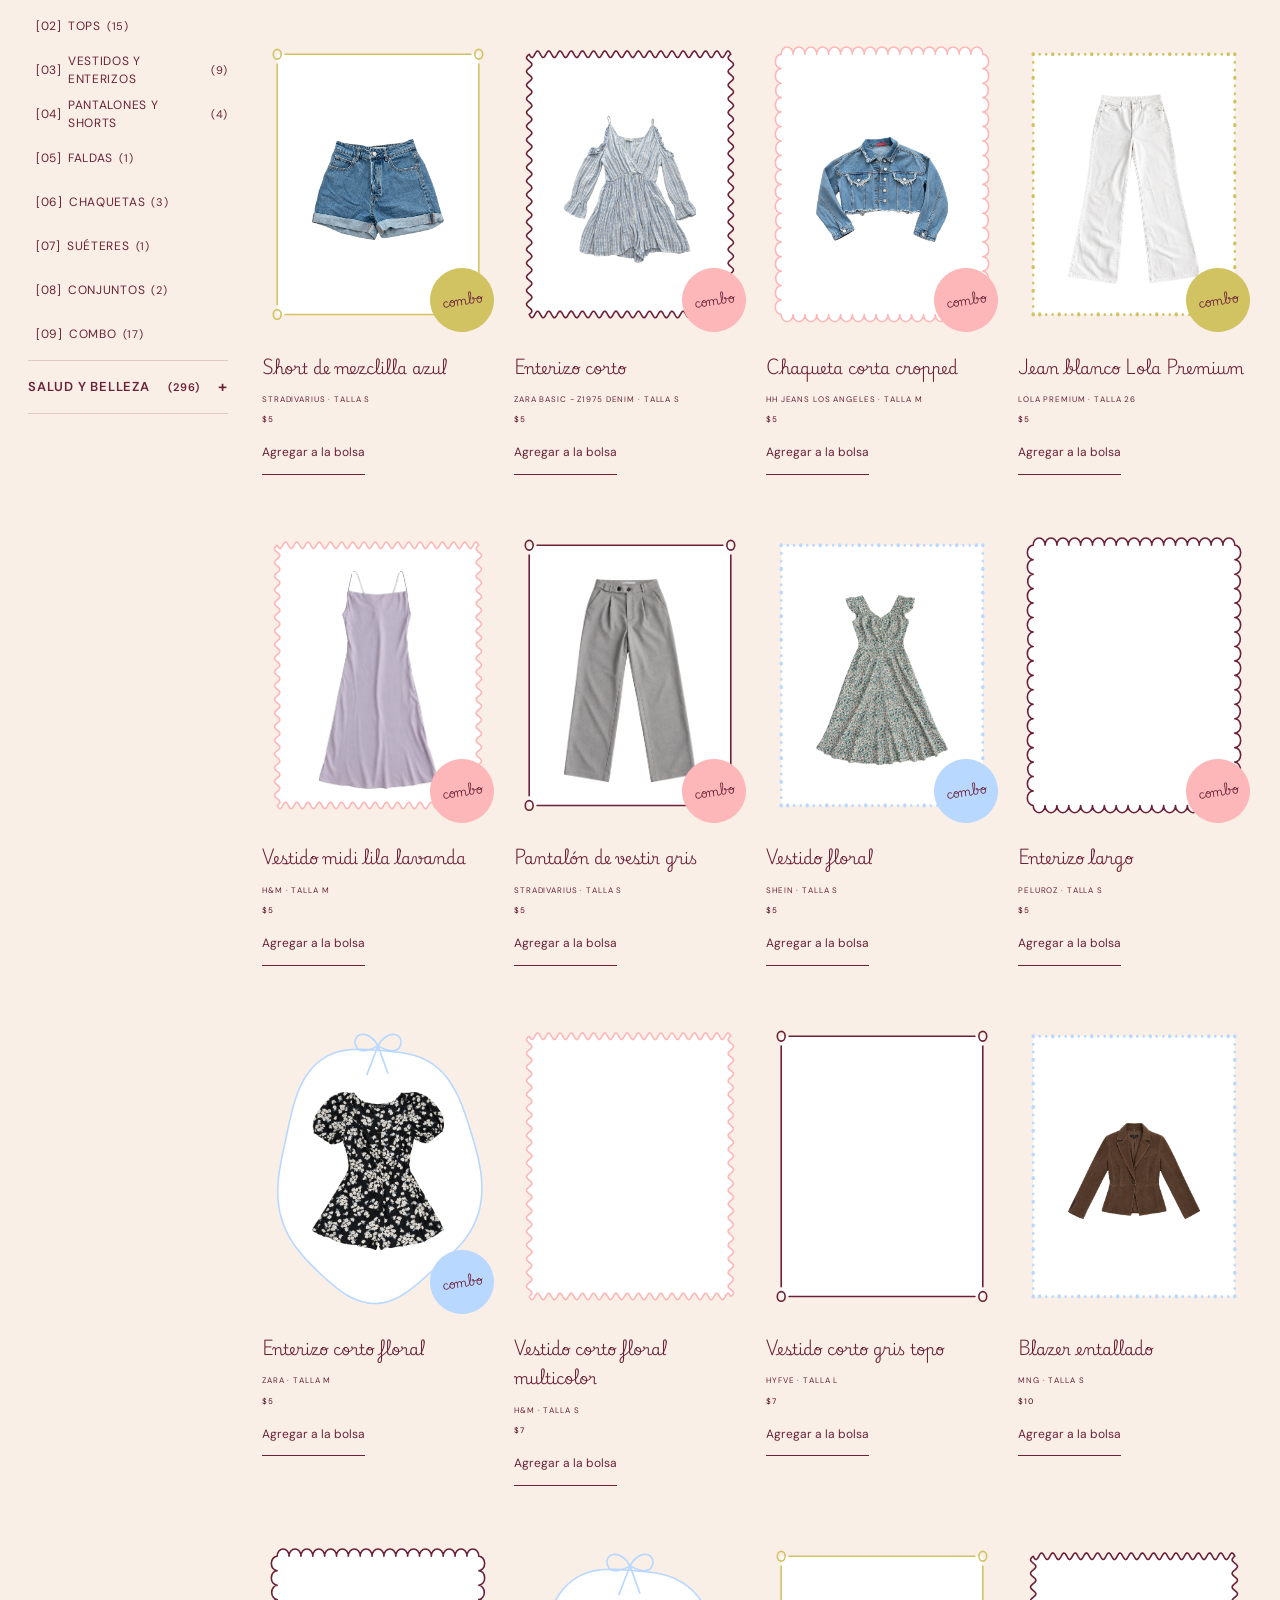
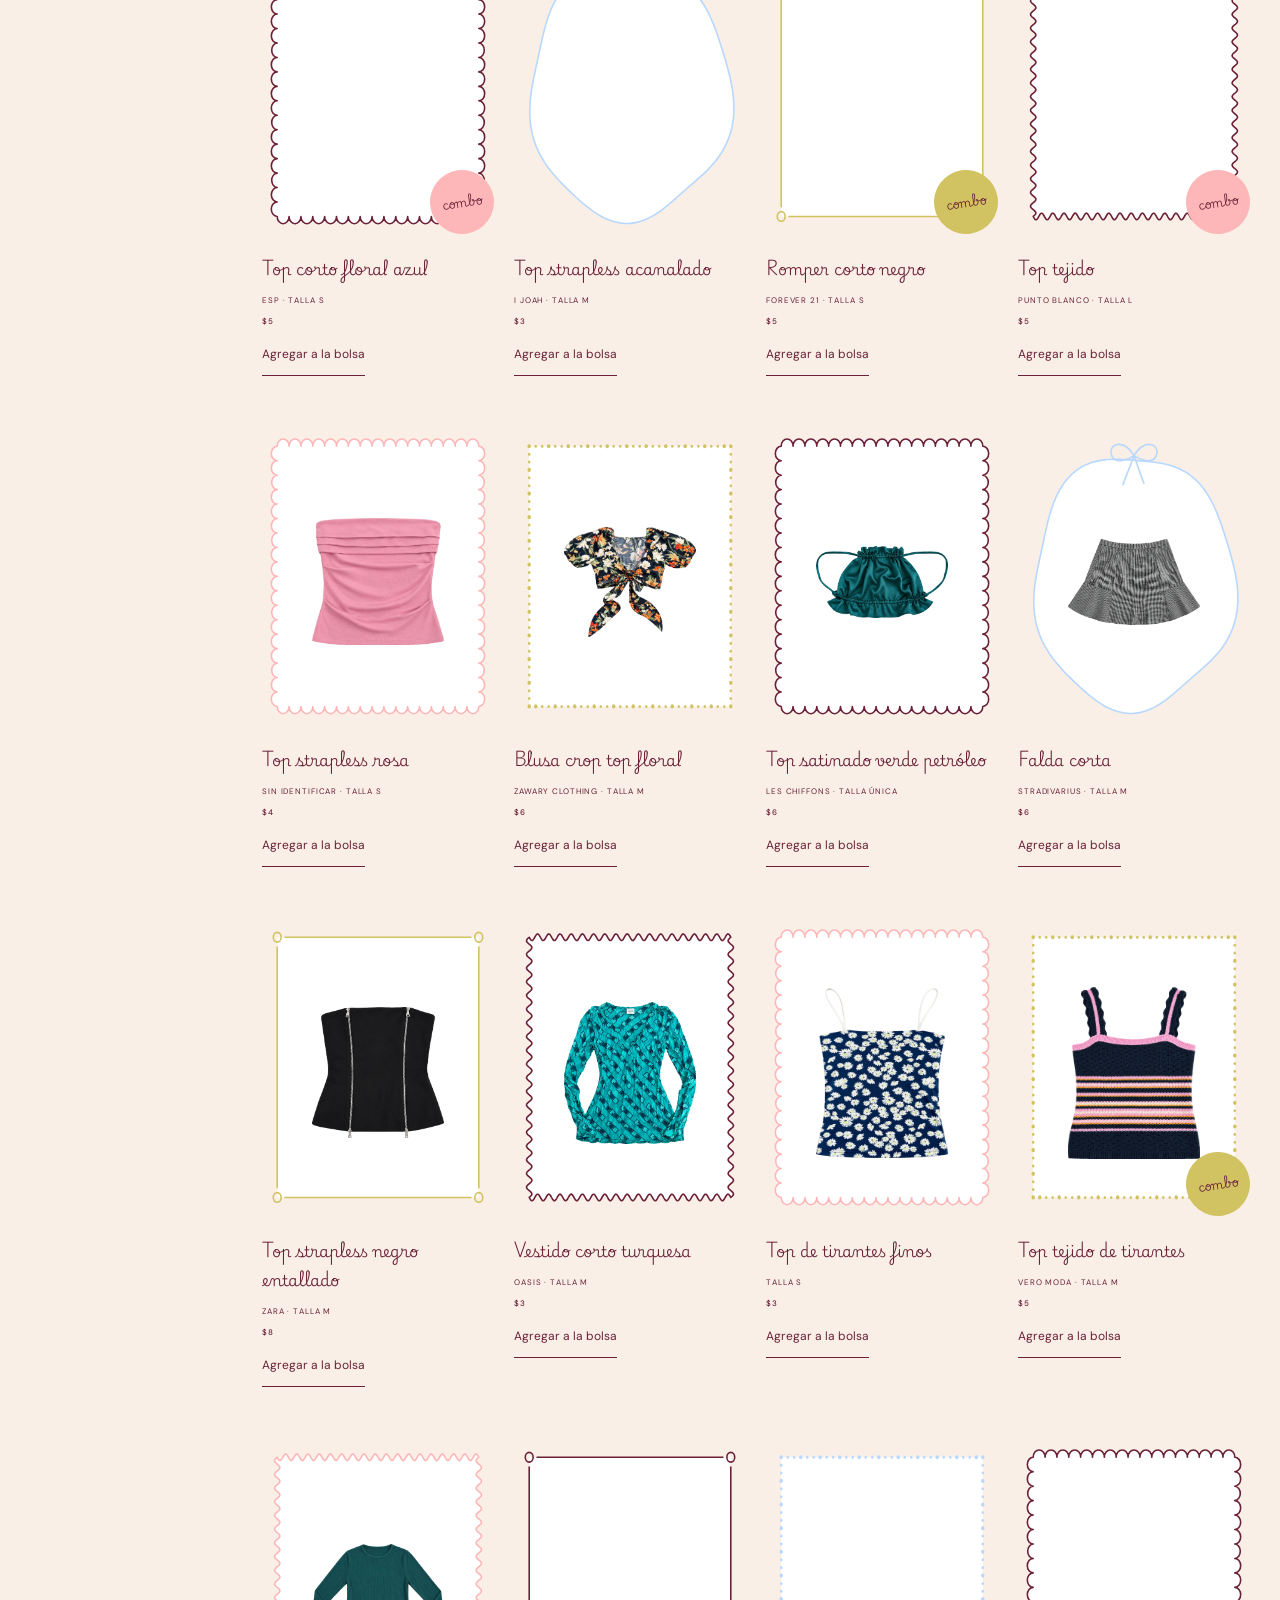
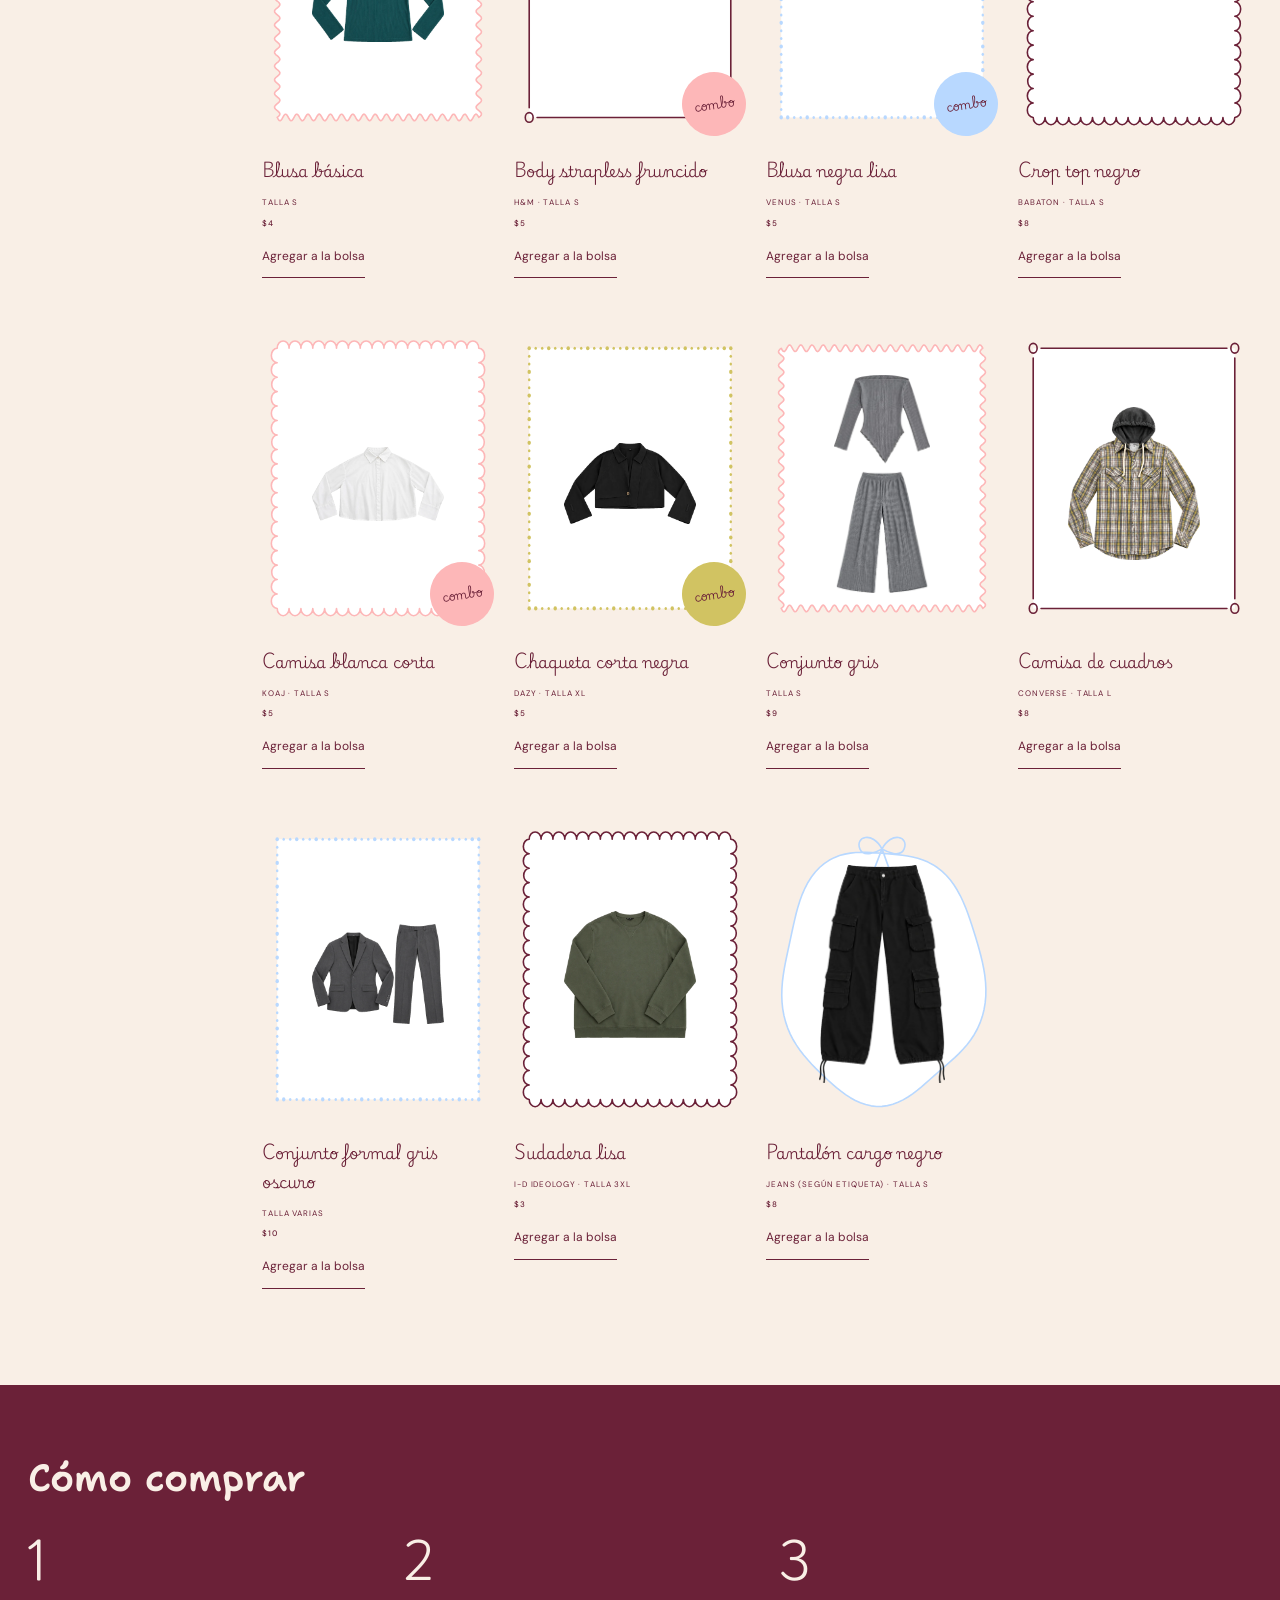
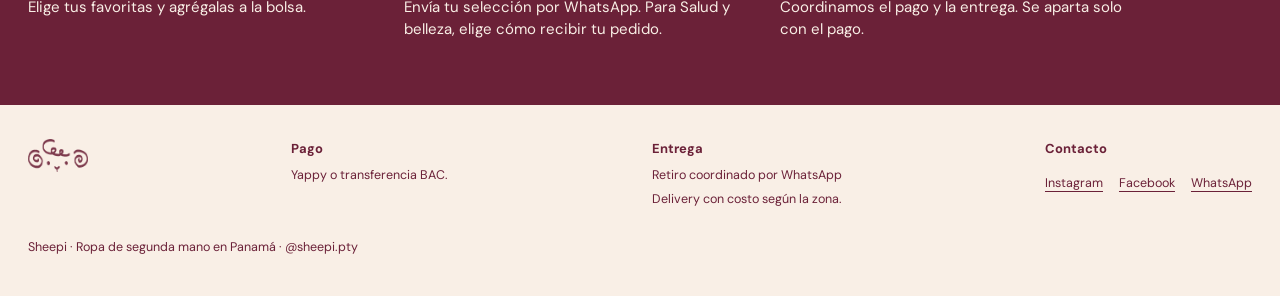
==== commit 391ed6d8: "publicar: 2026-11-24T18:48:24.420Z" ====
--- a/index.html
+++ b/index.html
@@ -3,7 +3,7 @@
 <head>
 <meta charset="utf-8"><meta name="referrer" content="no-referrer"><meta name="viewport" content="width=device-width, initial-scale=1">
 <meta name="description" content="Sheepi · Haz espacio para lo inesperado. Ropa con historia y Salud y belleza por pedido en Panamá; elige tus favoritos y coordina por WhatsApp.">
-<meta name="theme-color" content="#F9EFE6"><meta property="og:site_name" content="Sheepi"><meta property="og:title" content="Sheepi · Tienda en Panamá"><meta property="og:locale" content="es_PA"><meta property="og:description" content="Haz espacio para lo inesperado."><meta property="og:url" content="https://sheepipty.github.io/"><meta property="og:type" content="website"><meta property="og:image" content="https://sheepipty.github.io/vista-previa.jpg?v=3"><meta property="og:image:width" content="1200"><meta property="og:image:height" content="630"><meta property="og:image:alt" content="Sheepi · Haz espacio para lo inesperado: prendas, un labial y el logo de la oveja sobre fondo celeste y rosa"><meta name="twitter:card" content="summary_large_image">
+<meta name="theme-color" content="#F9EFE6"><meta property="og:site_name" content="Sheepi"><meta property="og:title" content="Sheepi · Tienda en Panamá"><meta property="og:locale" content="es_PA"><meta property="og:description" content="Haz espacio para lo inesperado."><meta property="og:url" content="https://sheepipty.github.io/"><meta property="og:type" content="website"><meta property="og:image" content="https://sheepipty.github.io/vista-previa.jpg?v=4"><meta property="og:image:width" content="1200"><meta property="og:image:height" content="630"><meta property="og:image:alt" content="Sheepi · Haz espacio para lo inesperado: prendas, un labial Farmasi y el logo de la oveja sobre fondo celeste y rosa"><meta name="twitter:card" content="summary_large_image">
 <title>Sheepi</title><link rel="icon" href="favicon.ico?v=2" sizes="any"><link rel="icon" type="image/png" sizes="32x32" href="favicon-32.png?v=2"><link rel="apple-touch-icon" href="apple-touch-icon.png?v=2">
 <link rel="preconnect" href="https://fonts.googleapis.com"><link rel="preconnect" href="https://fonts.gstatic.com" crossorigin>
 <link rel="stylesheet" href="https://fonts.googleapis.com/css2?family=Shantell+Sans:wght@600;700&family=Playwrite+ES:wght@300;400&family=DM+Sans:opsz,wght@9..40,400;9..40,500;9..40,600&display=swap">
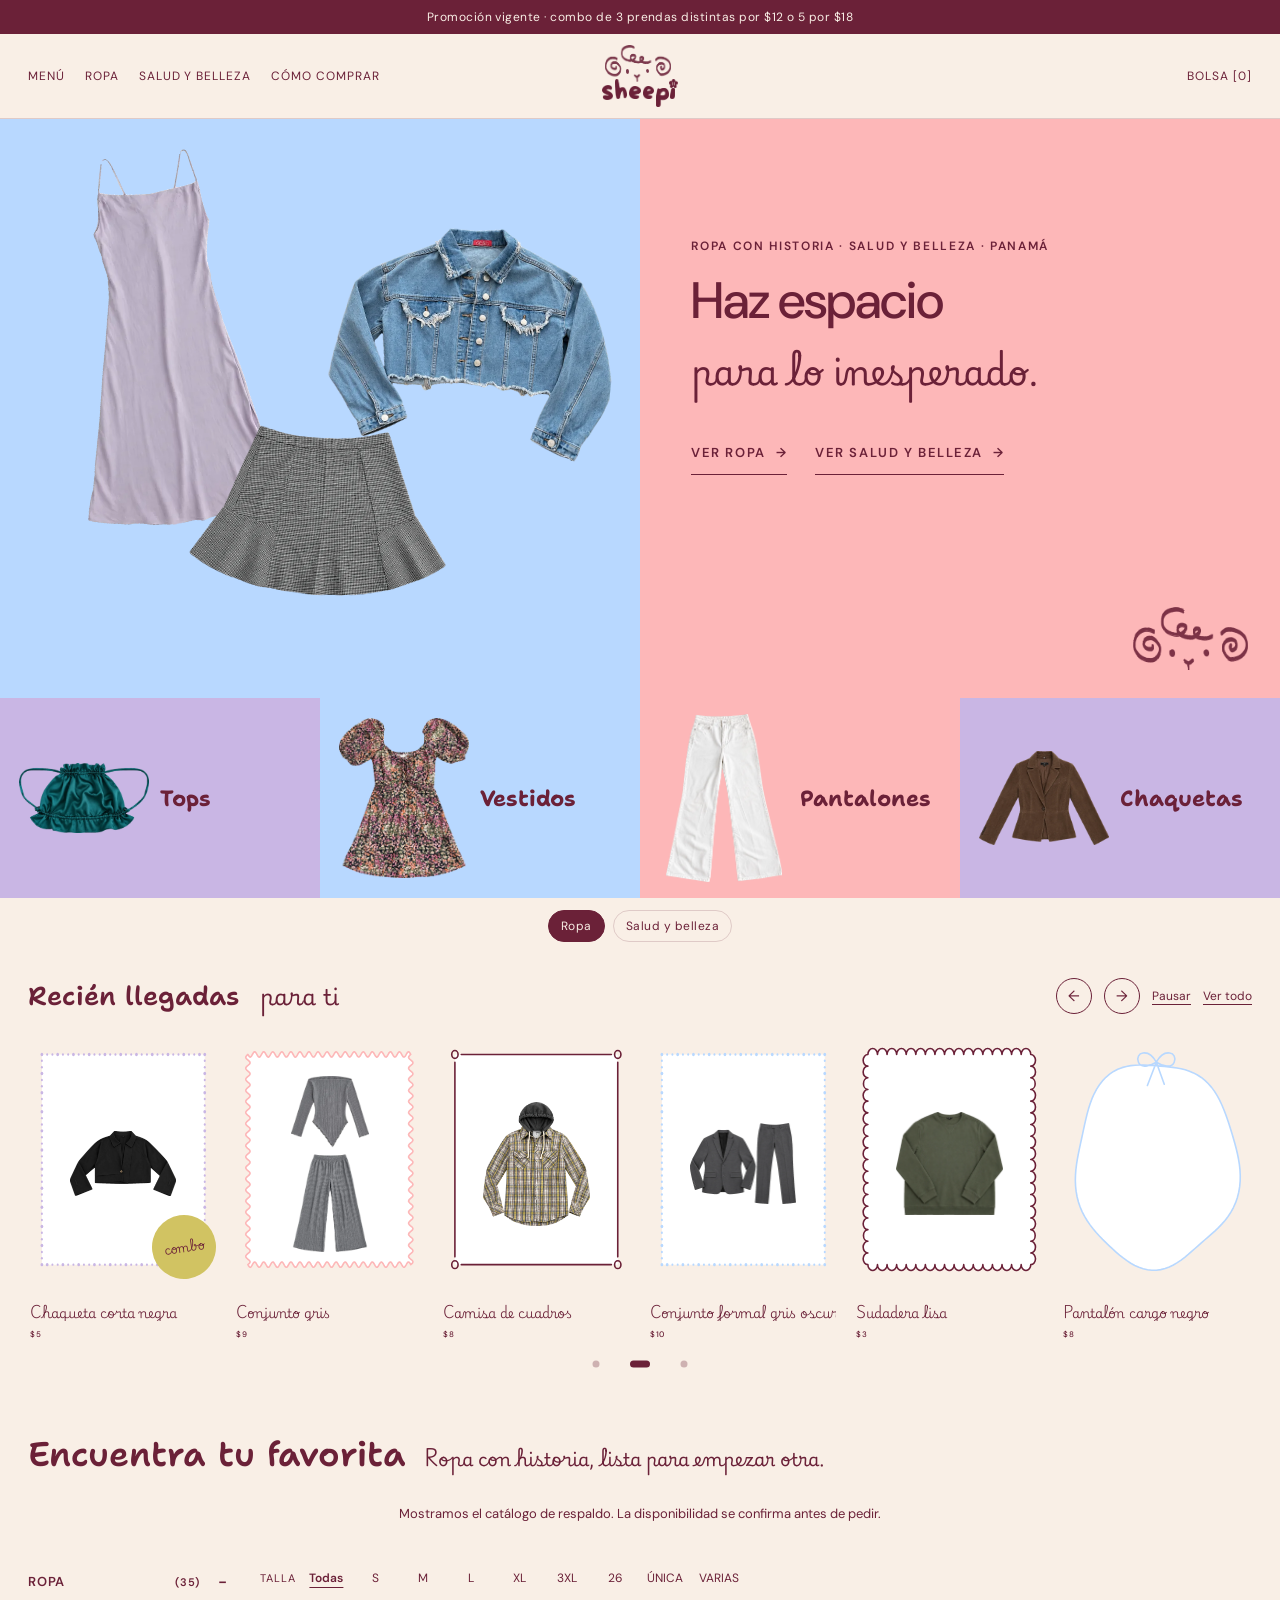
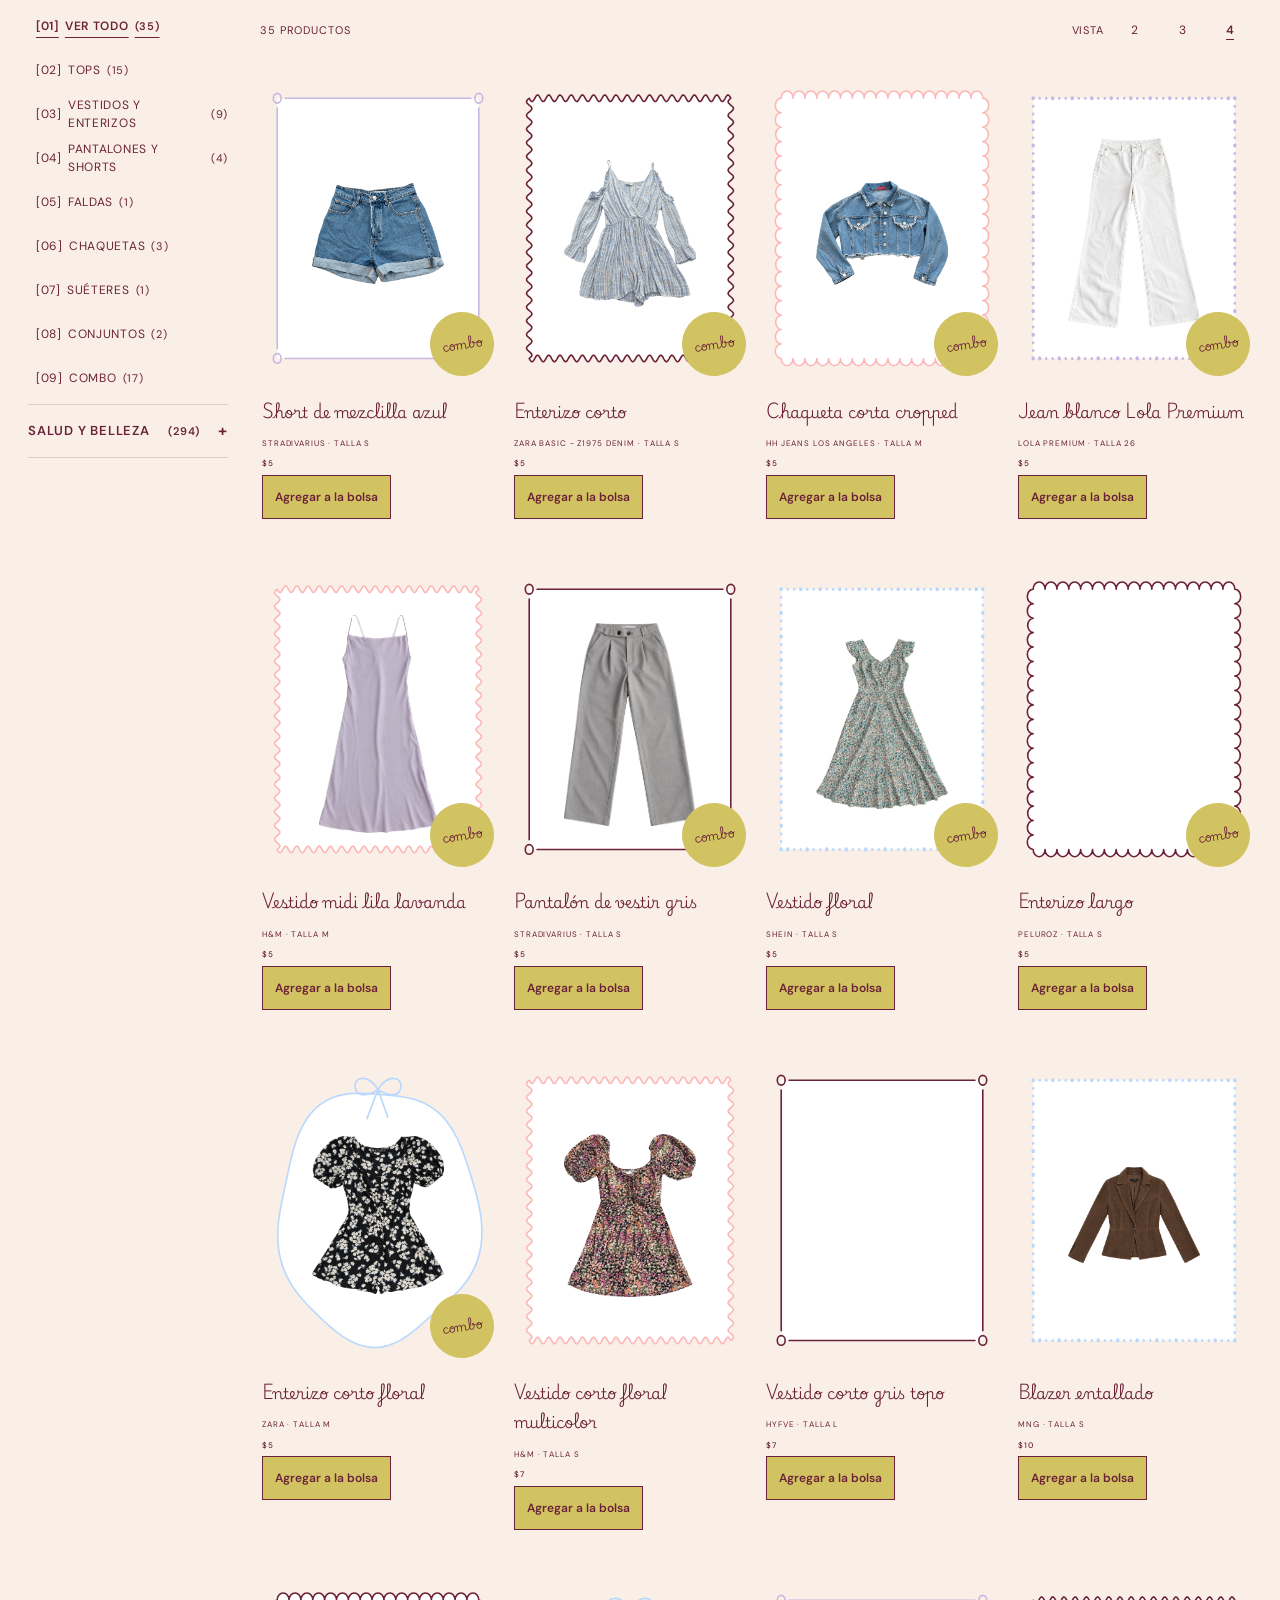
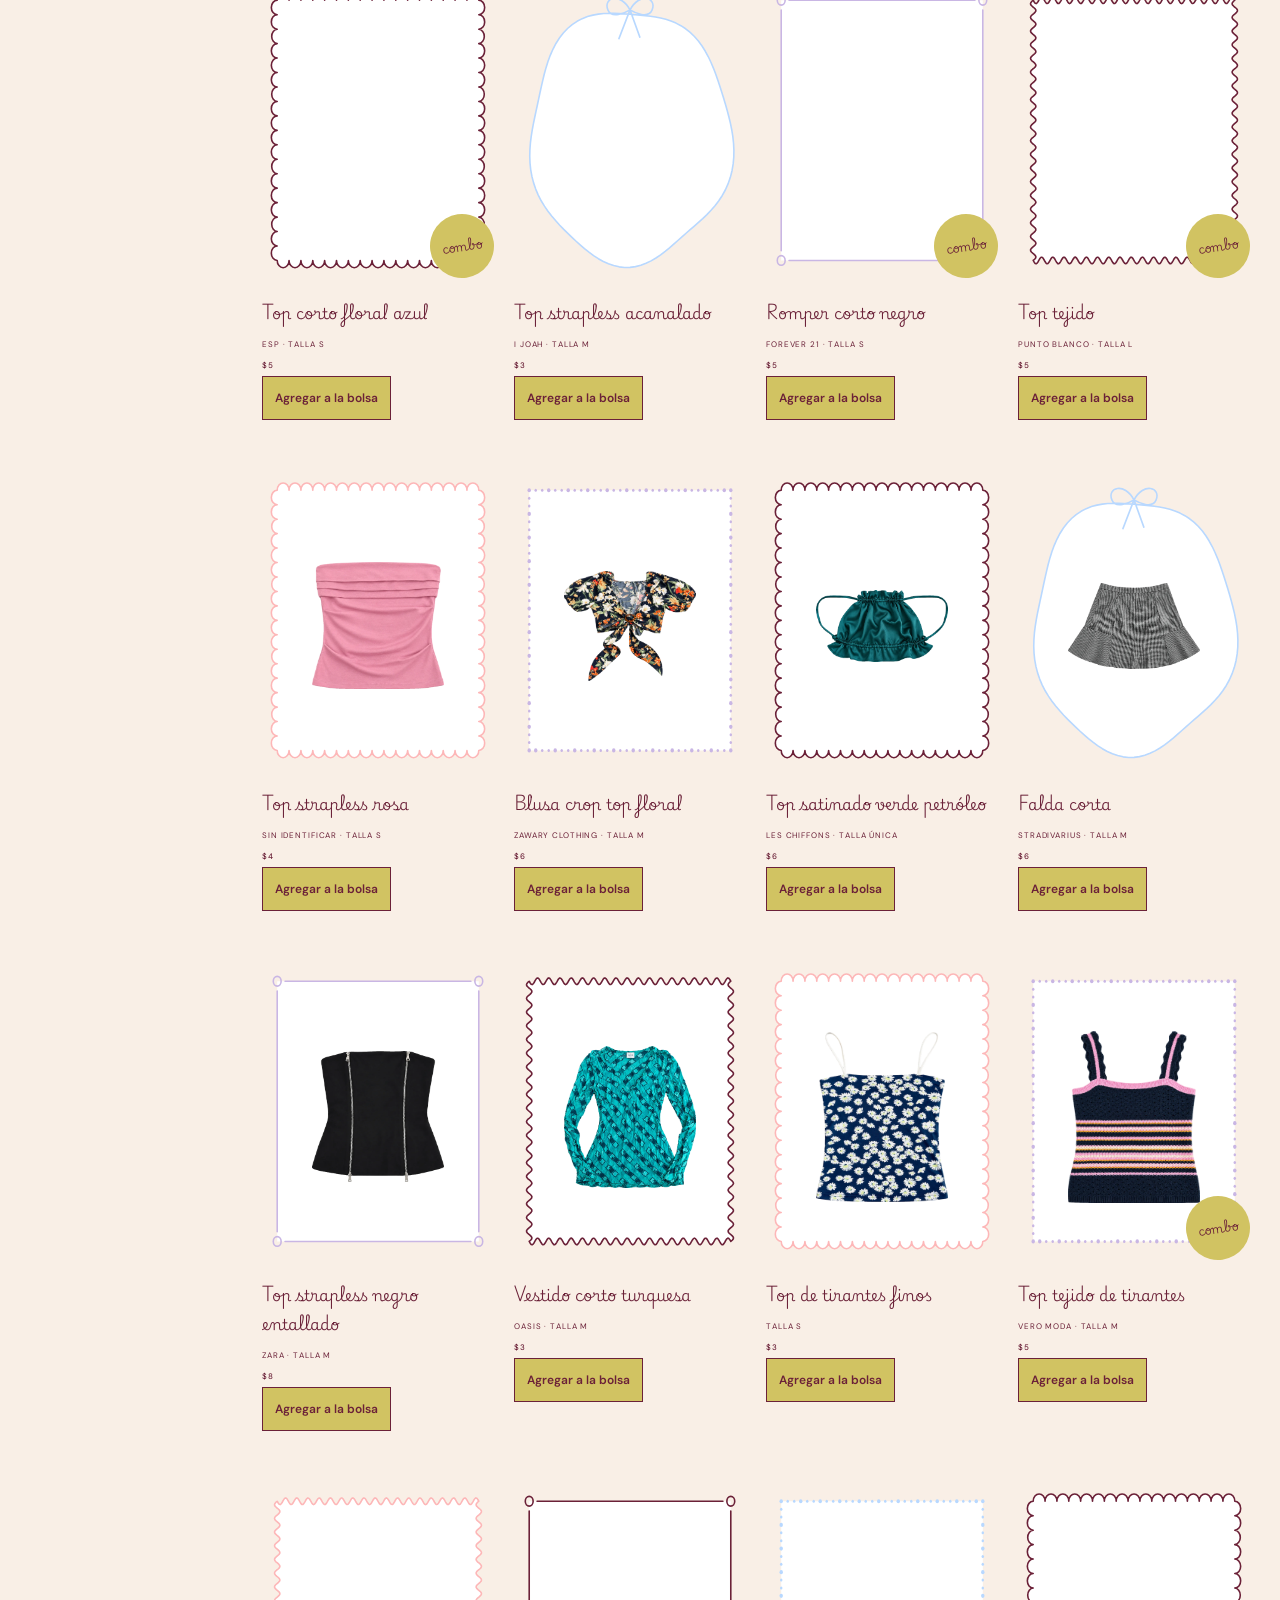
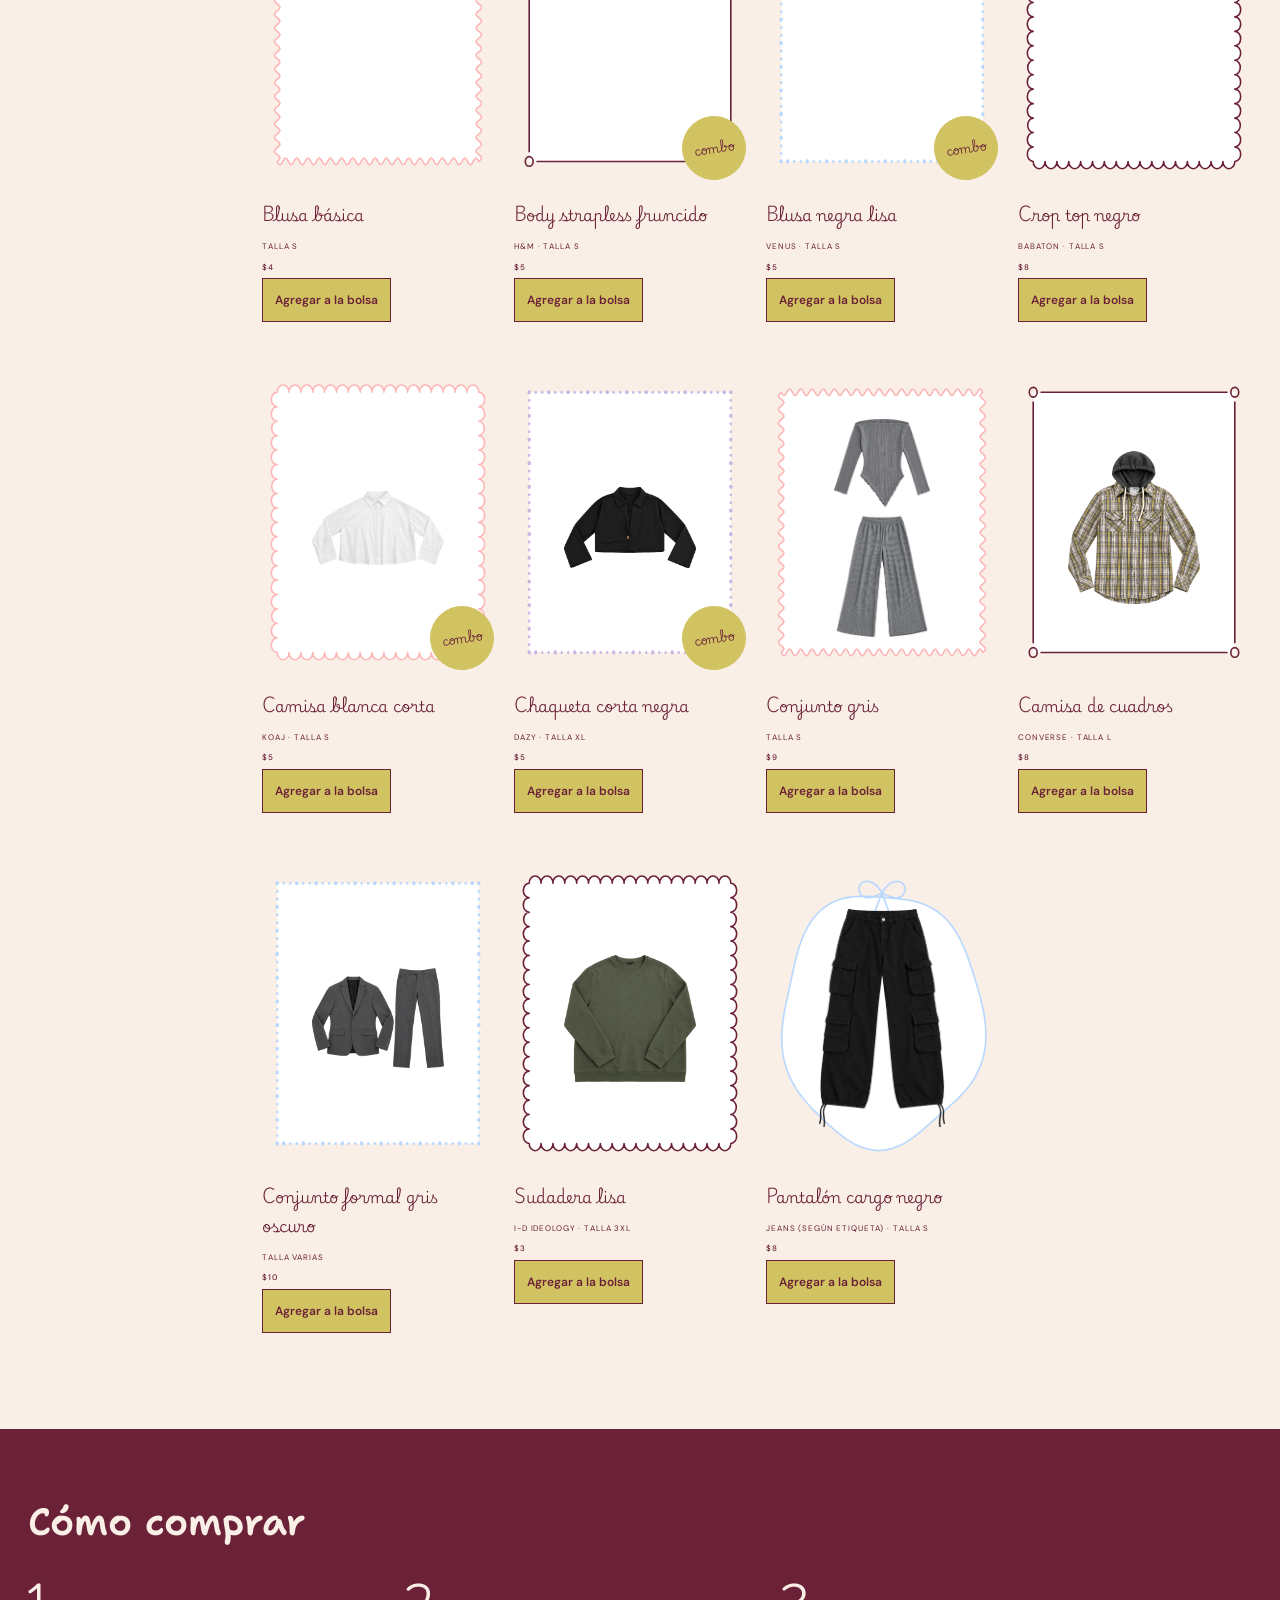
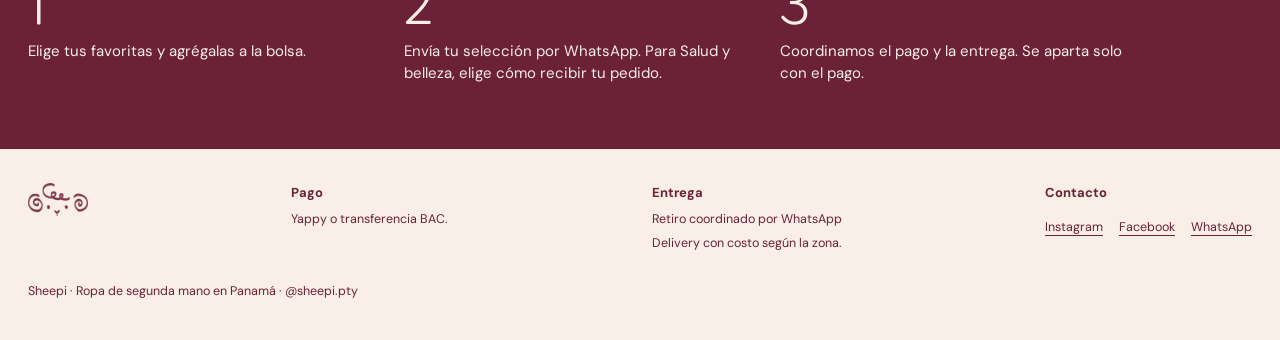
==== commit d00e8550: "publicar: 2026-11-25T00:27:49.384Z" ====
--- a/index.html
+++ b/index.html
@@ -15,7 +15,7 @@
 <div id="carga" aria-hidden="true"><div id="logo-carga" class="logo-anim" data-base="marca/logo-capas/" data-ojos="parpadeo-tras"></div><span class="carga-texto">cargando prendas…</span></div>
 <header id="cabecera" class="cabecera">
   <p id="promocion" class="aviso-promocion">Promoción vigente · una pieza de cada una</p>
-  <div class="cabecera-fila"><div class="cabecera-enlaces"><button id="abrir-menu" aria-haspopup="dialog" aria-controls="menu">Menú</button><a href="#catalogo">Prendas</a><a href="#como-comprar">Cómo comprar</a></div>
+  <div class="cabecera-fila"><div class="cabecera-enlaces"><button id="abrir-menu" aria-haspopup="dialog" aria-controls="menu">Menú</button><a href="#catalogo" data-seccion-portada="Ropa">Ropa</a><a href="#catalogo" data-seccion-portada="Salud y belleza" hidden>Salud y belleza</a><a href="#como-comprar">Cómo comprar</a></div>
   <a class="marca" id="marca" href="#inicio" aria-label="Sheepi, inicio"><div class="logo-anim" data-base="marca/logo-capas/" data-ojos="parpadeo-lento"></div></a>
   <button id="abrir-bolsa" aria-haspopup="dialog" aria-controls="bolsa">Bolsa <span class="corchete">[<span id="contador">0</span>]</span></button></div>
 </header>
@@ -24,12 +24,13 @@
   <div class="portada-fotos" aria-hidden="true"><img class="recorte recorte-uno" src="marca/recortes/nc-005.webp" alt=""><img class="recorte recorte-dos" src="marca/recortes/nc-003.webp" alt=""><img class="recorte recorte-tres" src="marca/recortes/nc-021.webp" alt=""></div>
   <div class="portada-texto"><p class="ojo">Ropa con historia · Salud y belleza · Panamá</p><h1>Haz espacio<span>para lo inesperado.</span></h1><div class="enlaces-portada"><a class="enlace" href="#catalogo" data-seccion-portada="Ropa">Ver ropa <span aria-hidden="true">→</span></a><a class="enlace" href="#catalogo" data-seccion-portada="Salud y belleza" hidden>Ver salud y belleza <span aria-hidden="true">→</span></a></div><img class="carita" src="marca/carita-vino.webp" alt=""></div>
 </section>
-<nav class="mosaico" aria-label="Explora las prendas">
-  <a class="tile tile-tops" href="#tops" data-mosaico="Tops"><img class="recorte" src="marca/recortes/nc-020.webp" alt="" loading="lazy" decoding="async"><span>Tops</span></a>
-  <a class="tile tile-vestidos" href="#vestidos-y-enterizos" data-mosaico="Vestidos y enterizos"><img class="recorte" src="marca/recortes/nc-011.webp" alt="" loading="lazy" decoding="async"><span>Vestidos</span></a>
-  <a class="tile tile-pantalones" href="#pantalones-y-shorts" data-mosaico="Pantalones y shorts"><img class="recorte" src="marca/recortes/nc-004.webp" alt="" loading="lazy" decoding="async"><span>Pantalones</span></a>
-  <a class="tile tile-chaquetas" href="#chaquetas" data-mosaico="Chaquetas"><img class="recorte" src="marca/recortes/nc-013.webp" alt="" loading="lazy" decoding="async"><span>Chaquetas</span></a>
+<nav class="mosaico" aria-label="Explora la tienda" data-cara="ropa">
+  <div class="celda"><a class="tile tile-tops cara-ropa" href="#tops" data-mosaico="Tops"><img class="recorte" src="marca/recortes/nc-020.webp" alt="" loading="lazy" decoding="async"><span>Tops</span></a><a class="tile tile-b1 cara-belleza" href="#catalogo" data-linea-mosaico="Salud y belleza" data-grupo-mosaico="Maquillaje" inert><img class="recorte" src="marca/recortes/sb-labial.webp" alt="" loading="lazy" decoding="async"><span>Maquillaje</span></a></div>
+  <div class="celda"><a class="tile tile-vestidos cara-ropa" href="#vestidos-y-enterizos" data-mosaico="Vestidos y enterizos"><img class="recorte" src="marca/recortes/nc-011.webp" alt="" loading="lazy" decoding="async"><span>Vestidos</span></a><a class="tile tile-b2 cara-belleza" href="#catalogo" data-linea-mosaico="Salud y belleza" data-grupo-mosaico="Cuidado de la piel" inert><img class="recorte" src="marca/recortes/sb-crema.webp" alt="" loading="lazy" decoding="async"><span>Cuidado de la piel</span></a></div>
+  <div class="celda"><a class="tile tile-pantalones cara-ropa" href="#pantalones-y-shorts" data-mosaico="Pantalones y shorts"><img class="recorte" src="marca/recortes/nc-004.webp" alt="" loading="lazy" decoding="async"><span>Pantalones</span></a><a class="tile tile-b3 cara-belleza" href="#catalogo" data-linea-mosaico="Salud y belleza" data-grupo-mosaico="Vitaminas y suplementos" inert><img class="recorte" src="marca/recortes/sb-vitaminas.webp" alt="" loading="lazy" decoding="async"><span>Vitaminas</span></a></div>
+  <div class="celda"><a class="tile tile-chaquetas cara-ropa" href="#chaquetas" data-mosaico="Chaquetas"><img class="recorte" src="marca/recortes/nc-013.webp" alt="" loading="lazy" decoding="async"><span>Chaquetas</span></a><a class="tile tile-b4 cara-belleza" href="#catalogo" data-linea-mosaico="Salud y belleza" inert><img class="recorte" src="marca/recortes/sb-paleta.webp" alt="" loading="lazy" decoding="async"><span>Toda la belleza</span></a></div>
 </nav>
+<div class="mosaico-control" role="group" aria-label="Elegir sección del mosaico" hidden><button data-cara="ropa" aria-pressed="true">Ropa</button><button data-cara="belleza" aria-pressed="false">Salud y belleza</button></div>
 <section id="recientes" class="sec" aria-labelledby="recientes-titulo" hidden>
   <div class="sec-cab"><h2 id="recientes-titulo">Recién llegadas <small>para ti</small></h2><div class="controles"><button id="ant" class="flecha" aria-label="Prenda anterior">←</button><button id="sig" class="flecha" aria-label="Prenda siguiente">→</button><button id="pausar-carrusel" aria-pressed="false">Pausar</button><a href="#catalogo">Ver todo</a></div></div>
   <div id="carrusel" class="carrusel" aria-roledescription="carrusel" aria-label="Recién llegadas"><div id="pista" class="pista"></div></div><div id="puntos" class="puntos" role="group" aria-label="Elegir posición del carrusel"></div>
--- a/estilos.css
+++ b/estilos.css
@@ -1,5 +1,5 @@
 /* Sheepi · D047–D056. Texto vino, tarjetas planas y fotos sobre papel. */
-:root{color-scheme:light;--vino:#6B2138;--rosa:#FDB7B8;--citrico:#D1C362;--cielo:#B8D8FF;--lila:#C9B6E4;--crema:#F9EFE6;--papel:#F3EAE1;--linea:rgba(107,33,56,.18);--titulo:'Shantell Sans',sans-serif;--texto:'DM Sans',sans-serif;--cursiva:'Playwrite ES',cursive;--cabecera:118px}
+:root{color-scheme:light;--vino:#6B2138;--rosa:#FDB7B8;--citrico:#D1C362;--compra:#D1C362;--cielo:#B8D8FF;--lila:#C9B6E4;--crema:#F9EFE6;--papel:#F3EAE1;--linea:rgba(107,33,56,.18);--titulo:'Shantell Sans',sans-serif;--texto:'DM Sans',sans-serif;--cursiva:'Playwrite ES',cursive;--cabecera:118px}
 *{box-sizing:border-box}html{scroll-padding-top:calc(var(--cabecera) + 12px)}body{margin:0;background:var(--crema);color:var(--vino);font:15px/1.5 var(--texto);-webkit-font-smoothing:antialiased}
 [hidden]{display:none!important}a{color:inherit;text-decoration:none}button,input,textarea,select{font:inherit;color:inherit;max-width:100%}button,a,select{-webkit-tap-highlight-color:transparent}button{cursor:pointer;border:0;border-radius:0;padding:0;background:transparent}button:disabled{cursor:default;opacity:.65}img{display:block;max-width:100%}h1,h2,h3,p{margin:0;overflow-wrap:anywhere}h2{font-family:var(--titulo)}p{line-height:1.5}a,button{touch-action:manipulation}:focus-visible{outline:2px solid var(--vino);outline-offset:4px}.secundario{font-size:12px}.mini,.rotulo{font-size:11px;letter-spacing:.08em;text-transform:uppercase}.saltar{position:fixed;z-index:80;left:12px;top:-100px;background:var(--crema);padding:12px}.saltar:focus{top:12px}
 
@@ -83,3 +83,41 @@
 
 /* Portada: un enlace por sección (2026-11-24). */
 .enlaces-portada{display:flex;flex-wrap:wrap;gap:0 28px;align-items:flex-start}.enlaces-portada .enlace[hidden]{display:none}
+
+/* Tonos con precio distinto (2026-11-24). */
+.precio-desde{font-size:12px;margin:2px 0 0;opacity:.85}
+
+/* Inicio (2026-11-24): recuadro de Salud y belleza en el mosaico. */
+.tile-salud{background:var(--lila)}.mosaico .tile[hidden]{display:none}
+/* Interacción al pasar el cursor (2026-11-24, pedido de Josué): cada botón o enlace responde. */
+.enlace,.agregar,.cabecera-enlaces a,.cabecera-enlaces button,#abrir-bolsa,.lineas button,.grupos button,.menu li button,.tile span,.controles a,.controles>button:not(.flecha){transition:color .2s,background-color .2s,transform .2s,box-shadow .2s,text-underline-offset .2s}
+.enlace span[aria-hidden]{display:inline-block;transition:transform .2s}
+.enlace:hover{background:var(--vino);color:var(--crema);padding-inline:10px;border-bottom-color:var(--vino)}.enlace:hover span[aria-hidden]{transform:translateX(6px)}
+.agregar:hover:not(:disabled){background:var(--vino);color:var(--crema);padding-inline:8px}
+.cabecera-enlaces a:hover,.cabecera-enlaces button:hover,#abrir-bolsa:hover,.controles a:hover,.controles>button:not(.flecha):hover{text-decoration:underline;text-underline-offset:6px;text-decoration-thickness:2px}
+.lineas button:hover,.grupos button:hover,.menu li button:hover{transform:translateX(4px);text-decoration:underline;text-underline-offset:5px}
+.mosaico .tile{transition:filter .25s}.mosaico .tile:hover{filter:brightness(.94)}.mosaico .tile:hover span{text-decoration:underline;text-underline-offset:6px;transform:translateY(-2px)}
+.tarjeta .foto-boton img{transition:transform .35s}.tarjeta .foto-boton:hover img{transform:scale(1.03)}
+.tono:hover,.tono-texto:hover{transform:scale(1.12)}
+:focus-visible{outline:2px solid var(--vino);outline-offset:3px}
+
+/* Acento de compra (2026-11-24, aprobado por Josué): el cítrico es solo para comprar. Texto vino sobre cítrico 6,2:1;
+   borde vino porque cítrico sobre crema da 1,6:1. Al pasar el cursor se invierte a vino con texto crema. */
+.tile-tops{background:var(--lila)}
+.principal,.ficha .principal{background:var(--compra);color:var(--vino);border:1.5px solid var(--vino);padding:12px 16px;text-align:center;letter-spacing:.04em;font-weight:600}
+.principal:hover:not(:disabled),.ficha .principal:hover:not(:disabled){background:var(--vino);color:var(--crema)}
+.agregar,.tarjeta .agregar{background:var(--compra);color:var(--vino);border:1.5px solid var(--vino);padding:8px 12px;font-weight:600;text-align:center}
+.agregar:hover:not(:disabled){background:var(--vino);color:var(--crema);padding:8px 12px}
+.agregar:disabled{background:transparent;border-style:dotted;font-weight:400}
+.agregar[data-en-bolsa=true]{background:transparent}
+.sello-combo{background:var(--compra)}
+/* Mosaico doble Ropa ↔ Salud y belleza (2026-11-24): cada celda desliza a la izquierda, escalonada. */
+.mosaico .celda{display:grid;grid-template-columns:minmax(0,1fr);overflow:hidden;min-width:0}.mosaico .celda>.tile{grid-area:1/1;transition:transform .7s cubic-bezier(.65,0,.35,1),filter .25s}
+.mosaico .celda:nth-child(2)>.tile{transition-delay:.12s,0s}.mosaico .celda:nth-child(3)>.tile{transition-delay:.24s,0s}.mosaico .celda:nth-child(4)>.tile{transition-delay:.36s,0s}
+.mosaico[data-cara=ropa] .cara-belleza,.mosaico[data-cara=belleza] .cara-ropa{transform:translateX(-100%)}
+.tile-b1{background:var(--rosa)}.tile-b2{background:var(--lila)}.tile-b3{background:var(--cielo)}.tile-b4{background:var(--rosa)}
+.mosaico-control{display:flex;justify-content:center;gap:8px;padding:12px 16px 0}.mosaico-control[hidden]{display:none}
+.mosaico-control button{font:inherit;font-size:12px;letter-spacing:.04em;padding:6px 12px;border:1px solid var(--linea);background:transparent;color:var(--vino);border-radius:999px;cursor:pointer}
+.mosaico-control button[aria-pressed=true]{background:var(--vino);color:var(--crema);border-color:var(--vino)}
+.cabecera-enlaces a[hidden]{display:none}
+@media(prefers-reduced-motion:reduce){.mosaico .celda>.tile{transition:none}}
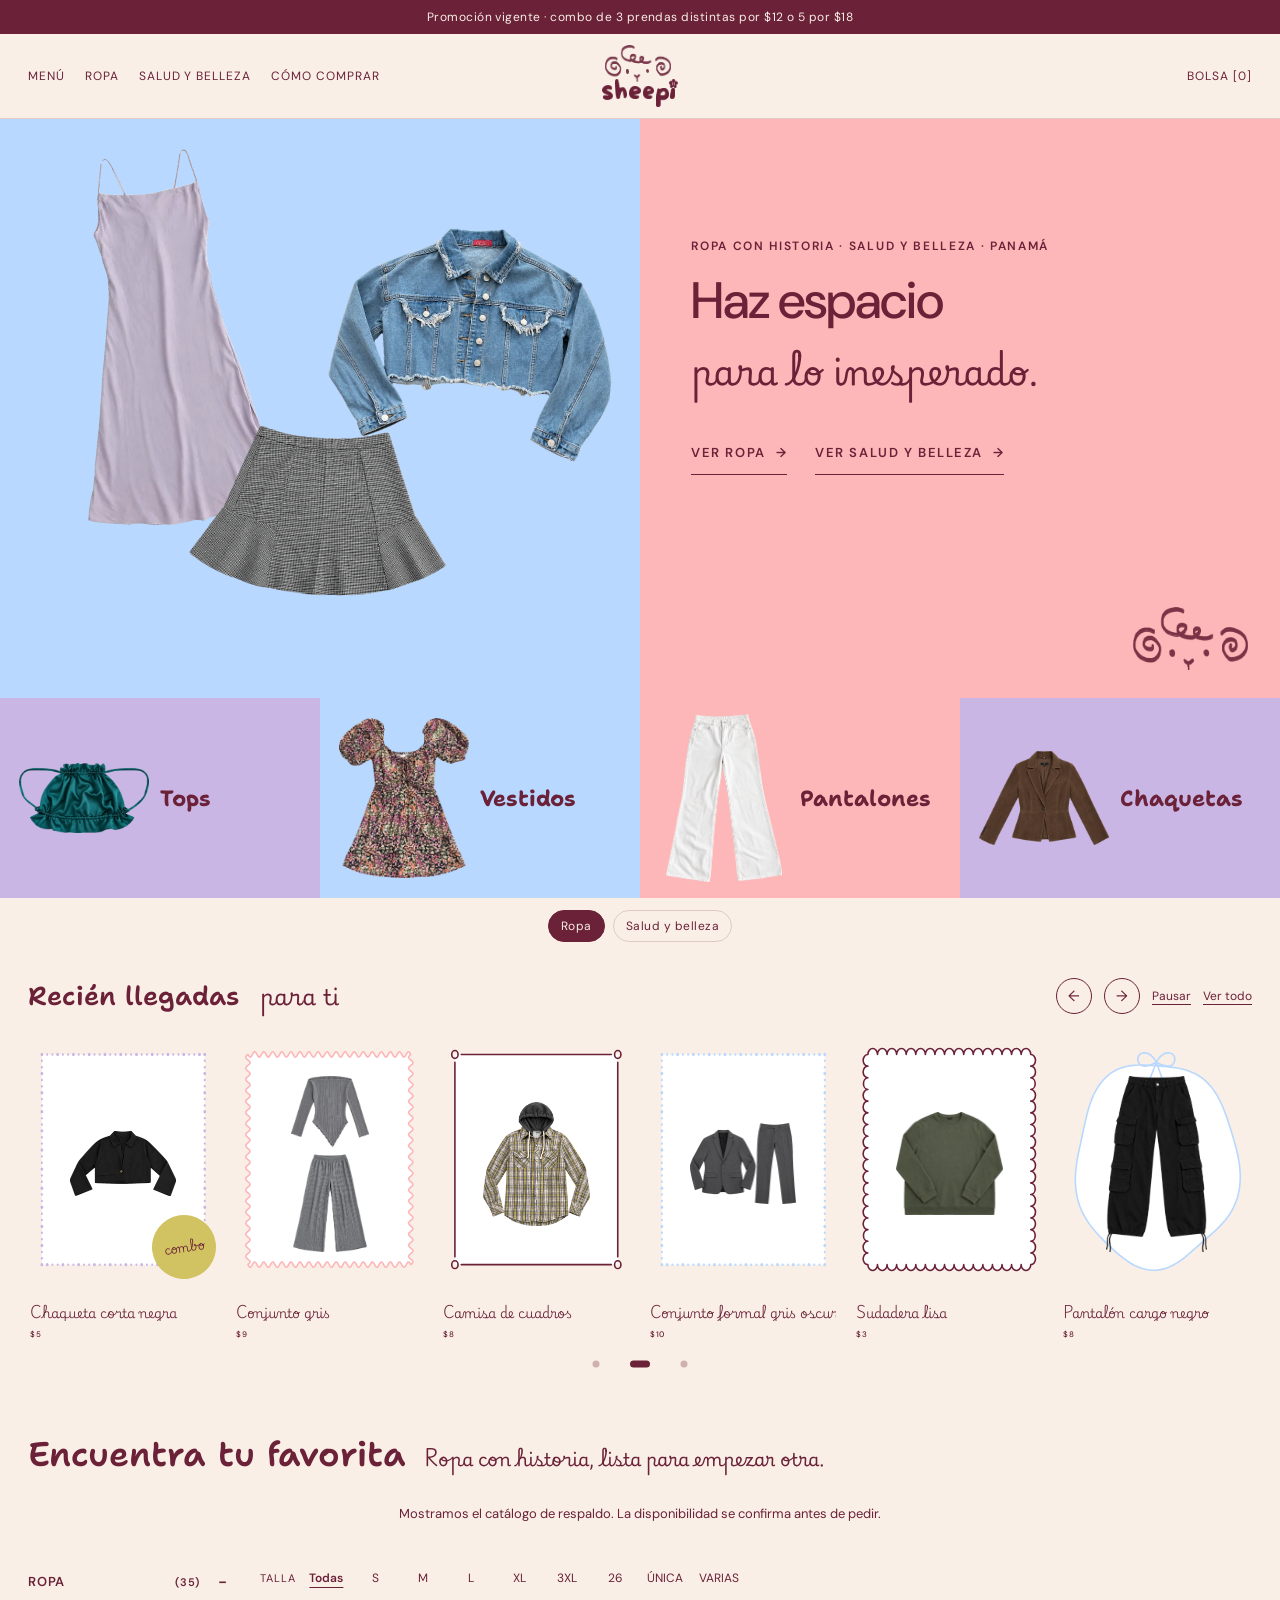
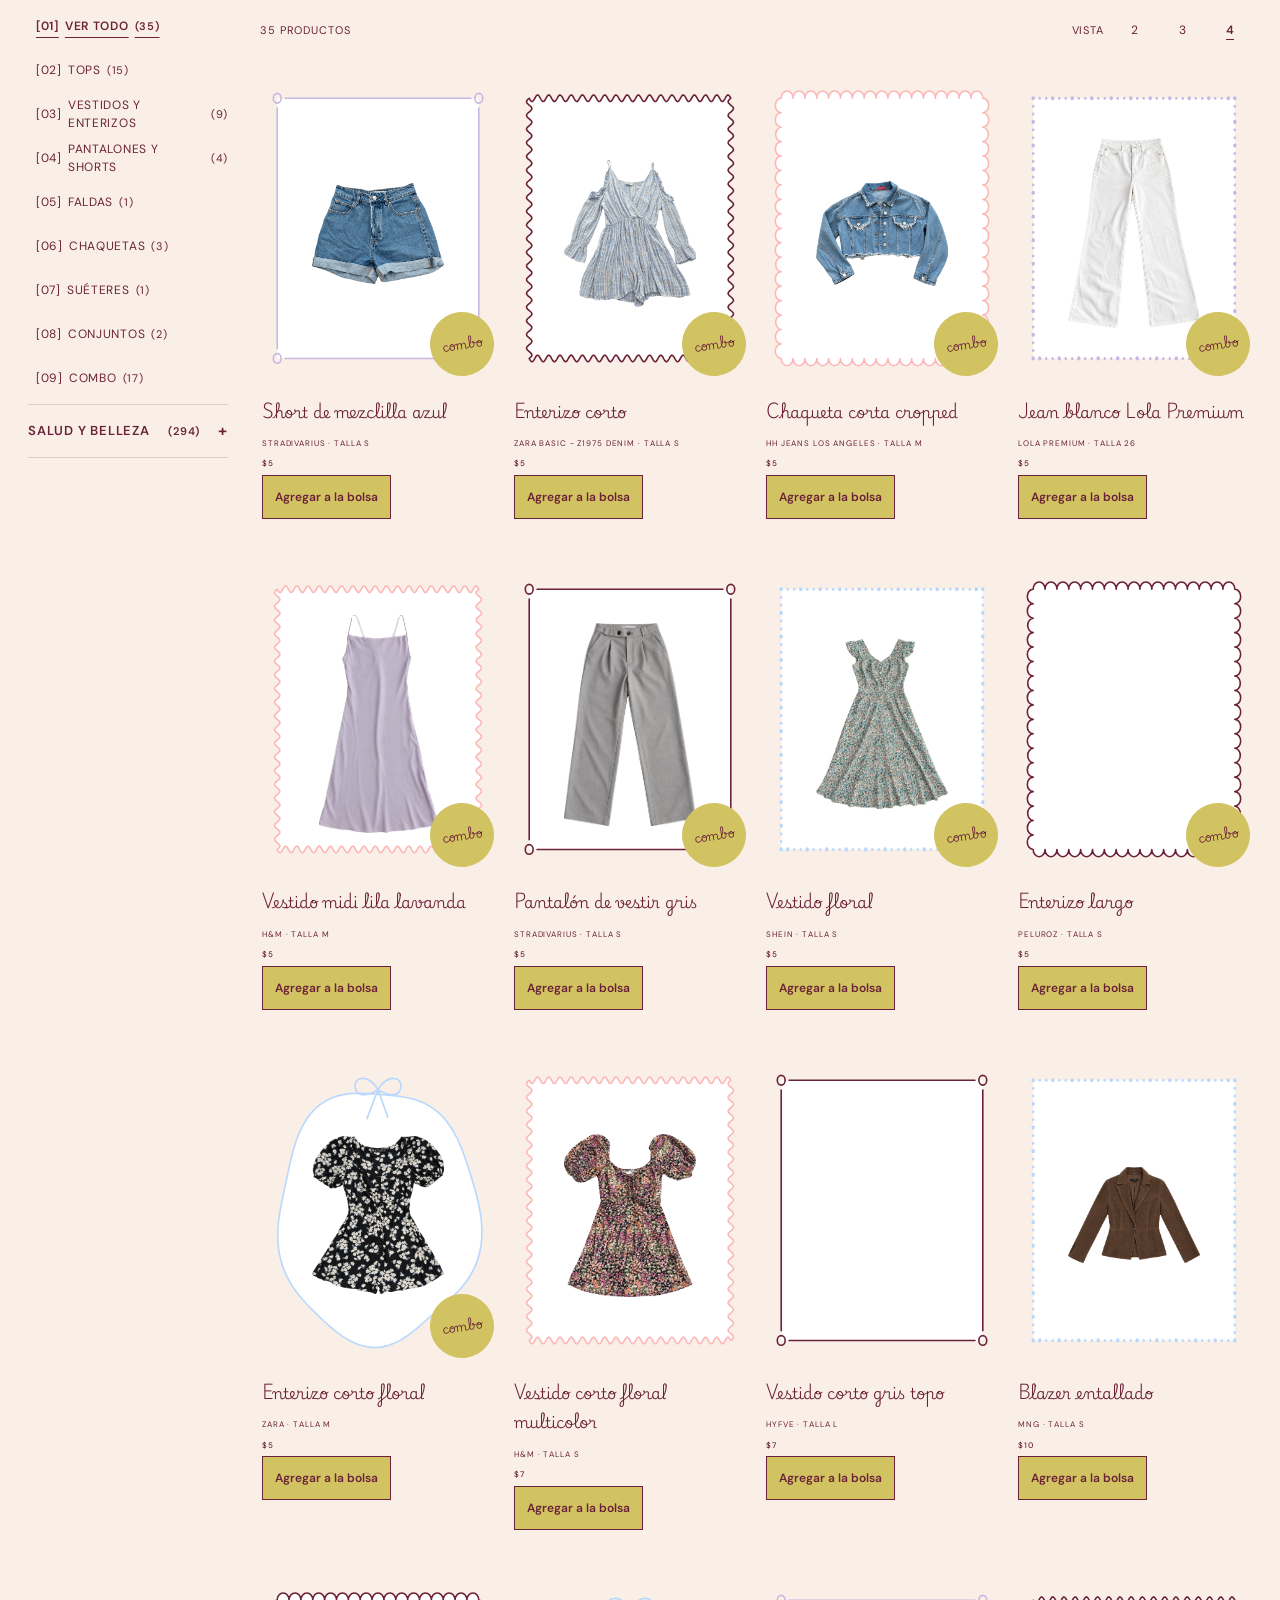
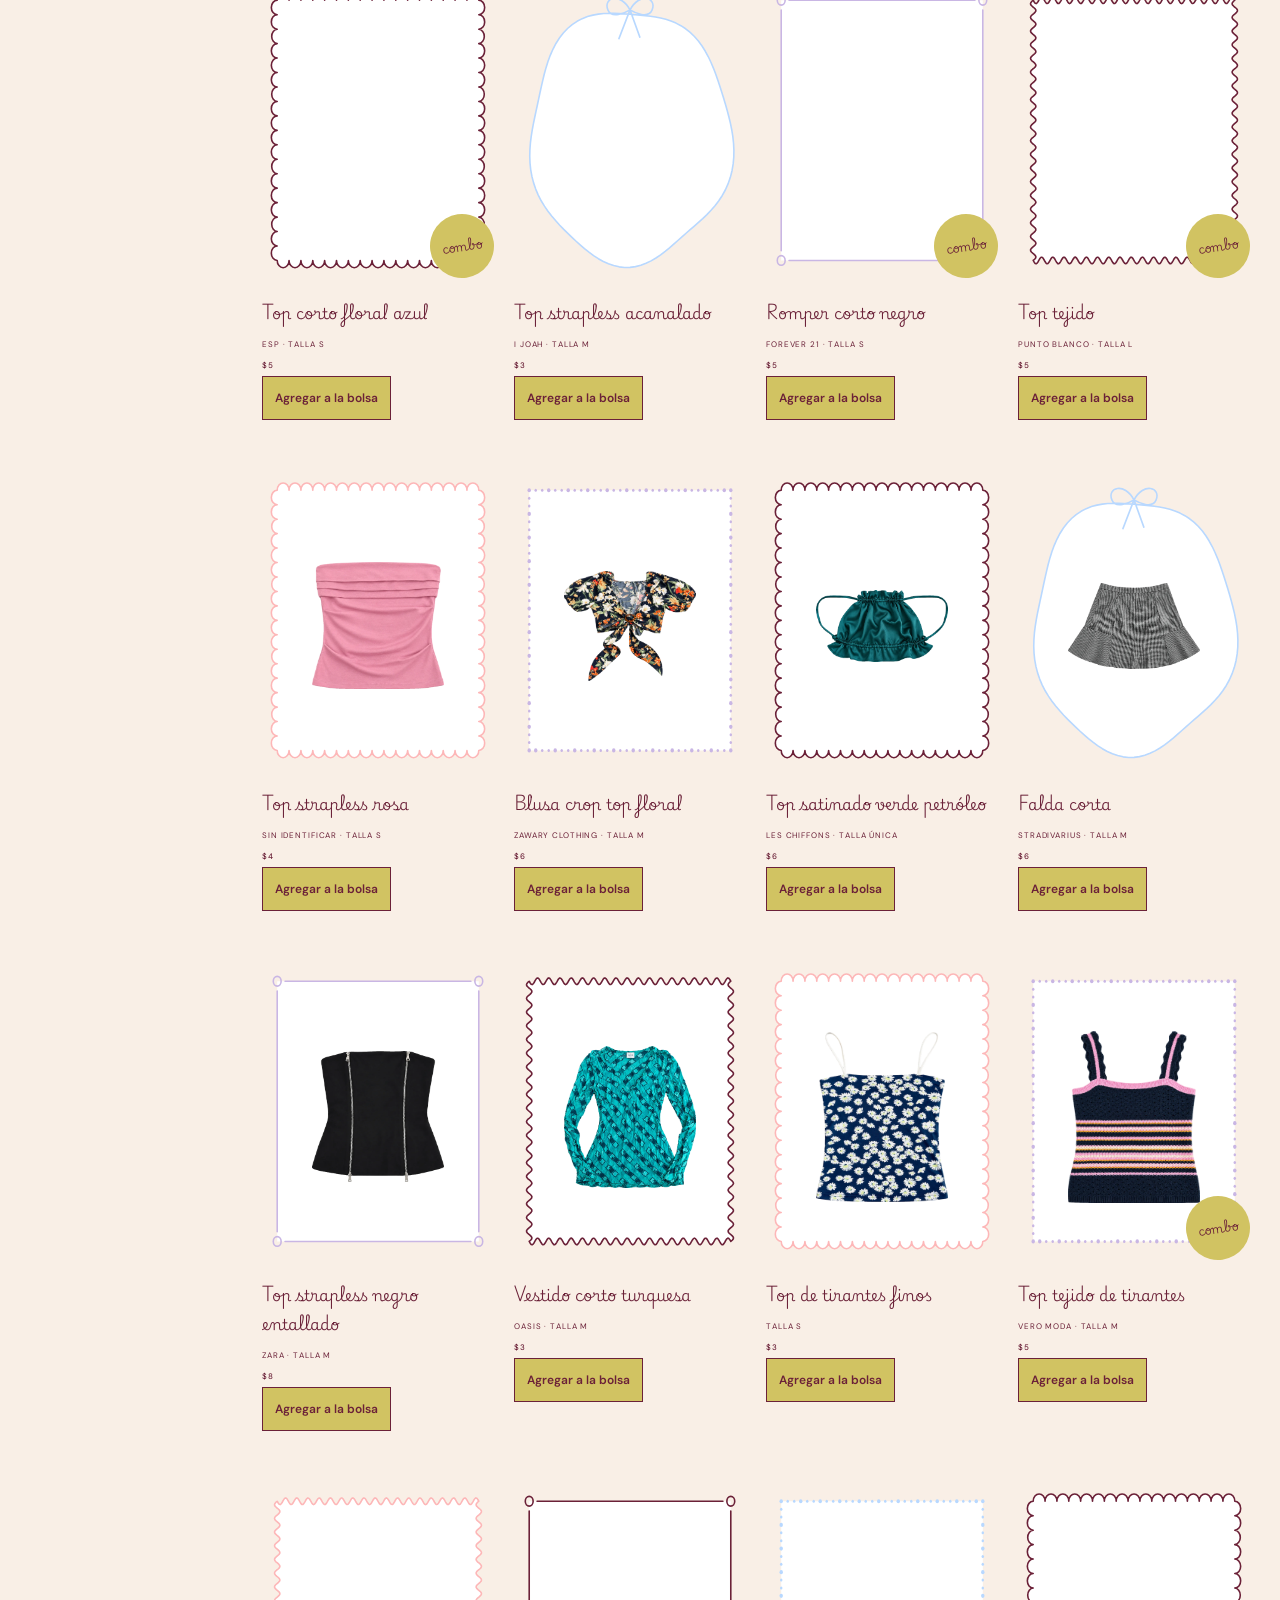
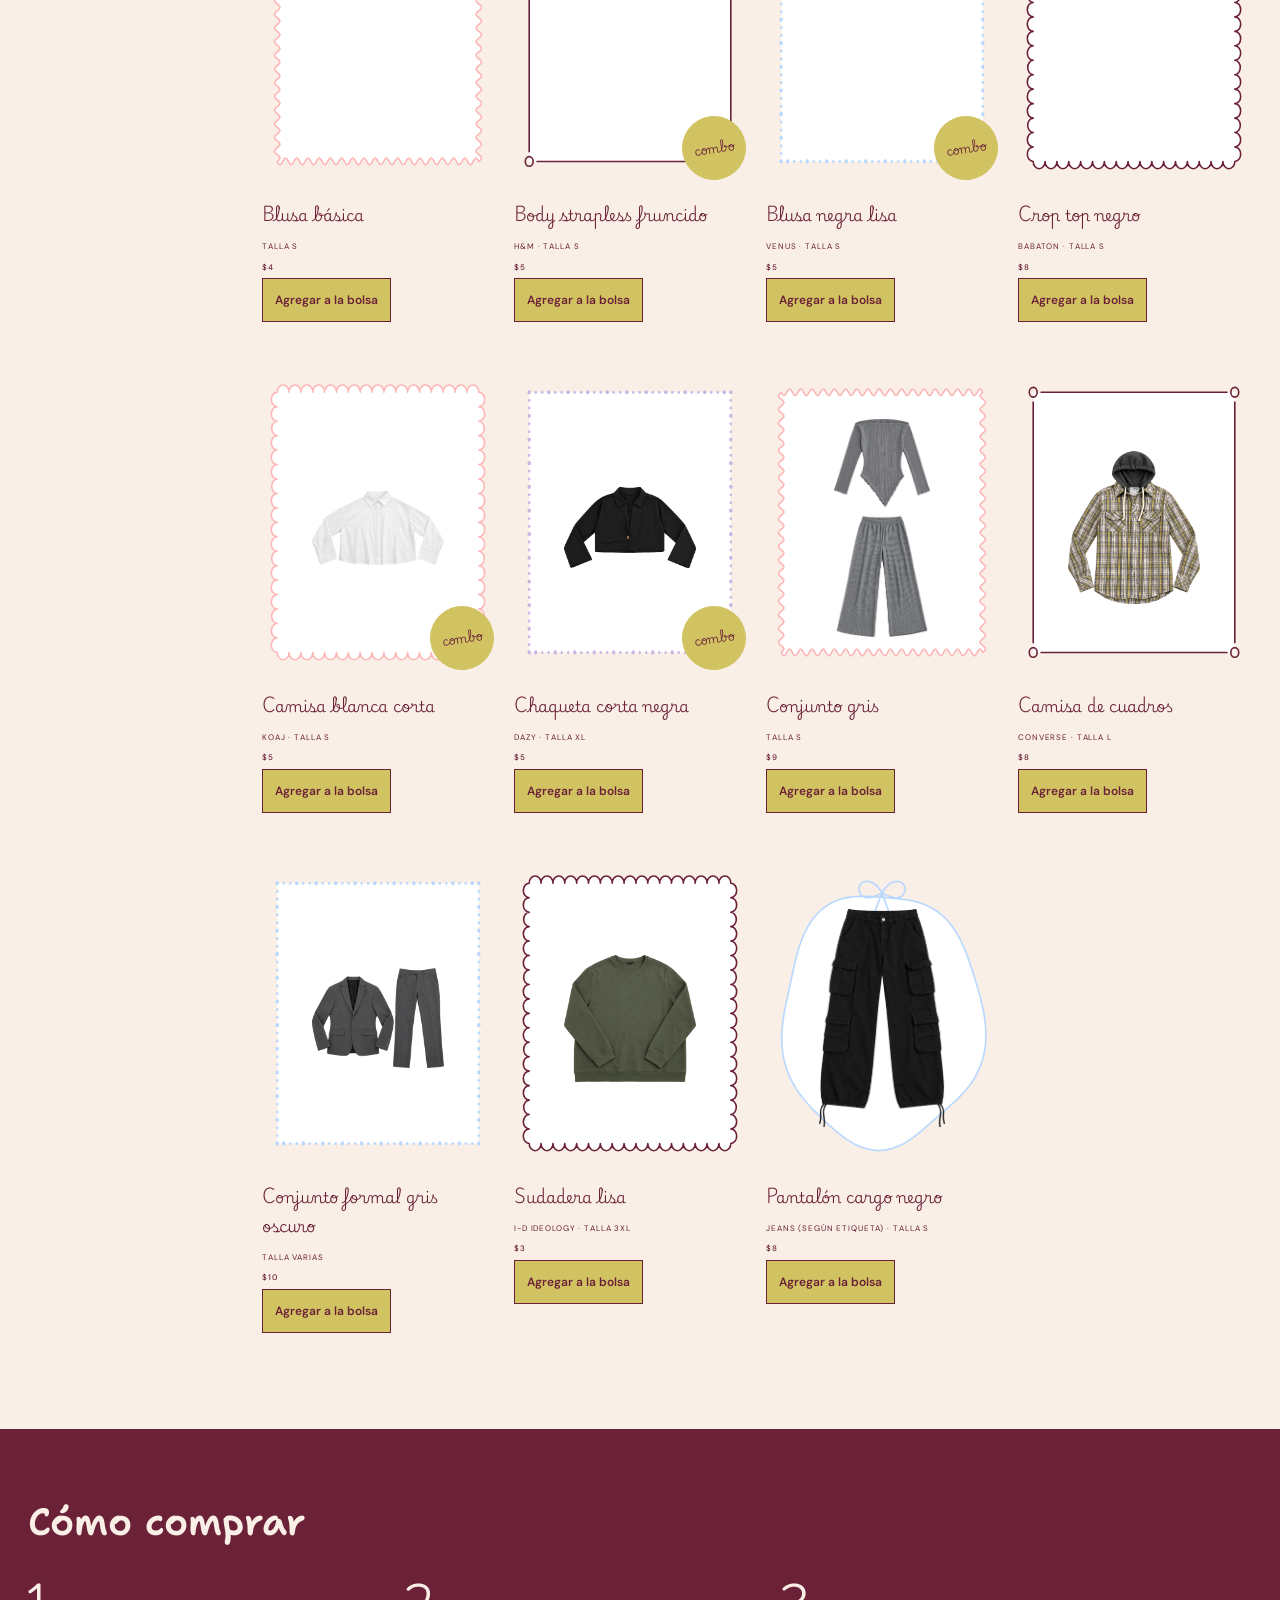
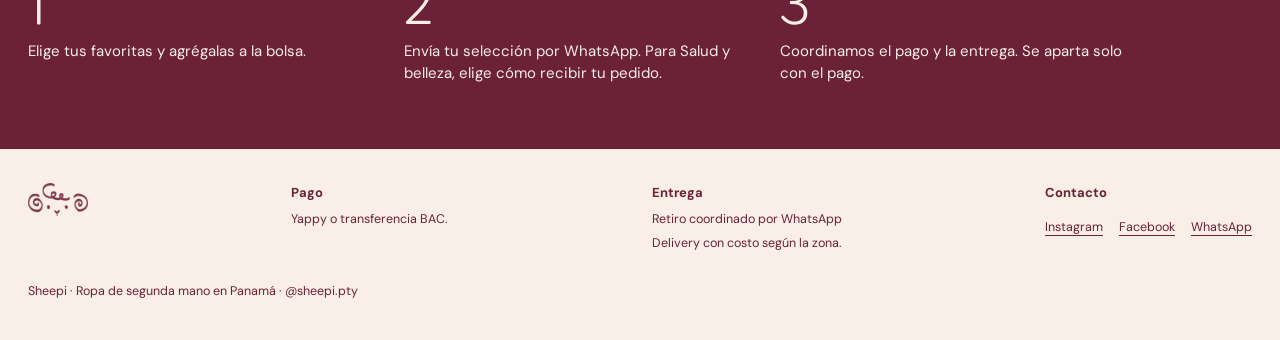
==== commit fc7709aa: "publicar: 2026-11-25T00:29:50.655Z" ====
--- a/index.html
+++ b/index.html
@@ -25,10 +25,10 @@
   <div class="portada-texto"><p class="ojo">Ropa con historia · Salud y belleza · Panamá</p><h1>Haz espacio<span>para lo inesperado.</span></h1><div class="enlaces-portada"><a class="enlace" href="#catalogo" data-seccion-portada="Ropa">Ver ropa <span aria-hidden="true">→</span></a><a class="enlace" href="#catalogo" data-seccion-portada="Salud y belleza" hidden>Ver salud y belleza <span aria-hidden="true">→</span></a></div><img class="carita" src="marca/carita-vino.webp" alt=""></div>
 </section>
 <nav class="mosaico" aria-label="Explora la tienda" data-cara="ropa">
-  <div class="celda"><a class="tile tile-tops cara-ropa" href="#tops" data-mosaico="Tops"><img class="recorte" src="marca/recortes/nc-020.webp" alt="" loading="lazy" decoding="async"><span>Tops</span></a><a class="tile tile-b1 cara-belleza" href="#catalogo" data-linea-mosaico="Salud y belleza" data-grupo-mosaico="Maquillaje" inert><img class="recorte" src="marca/recortes/sb-labial.webp" alt="" loading="lazy" decoding="async"><span>Maquillaje</span></a></div>
-  <div class="celda"><a class="tile tile-vestidos cara-ropa" href="#vestidos-y-enterizos" data-mosaico="Vestidos y enterizos"><img class="recorte" src="marca/recortes/nc-011.webp" alt="" loading="lazy" decoding="async"><span>Vestidos</span></a><a class="tile tile-b2 cara-belleza" href="#catalogo" data-linea-mosaico="Salud y belleza" data-grupo-mosaico="Cuidado de la piel" inert><img class="recorte" src="marca/recortes/sb-crema.webp" alt="" loading="lazy" decoding="async"><span>Cuidado de la piel</span></a></div>
-  <div class="celda"><a class="tile tile-pantalones cara-ropa" href="#pantalones-y-shorts" data-mosaico="Pantalones y shorts"><img class="recorte" src="marca/recortes/nc-004.webp" alt="" loading="lazy" decoding="async"><span>Pantalones</span></a><a class="tile tile-b3 cara-belleza" href="#catalogo" data-linea-mosaico="Salud y belleza" data-grupo-mosaico="Vitaminas y suplementos" inert><img class="recorte" src="marca/recortes/sb-vitaminas.webp" alt="" loading="lazy" decoding="async"><span>Vitaminas</span></a></div>
-  <div class="celda"><a class="tile tile-chaquetas cara-ropa" href="#chaquetas" data-mosaico="Chaquetas"><img class="recorte" src="marca/recortes/nc-013.webp" alt="" loading="lazy" decoding="async"><span>Chaquetas</span></a><a class="tile tile-b4 cara-belleza" href="#catalogo" data-linea-mosaico="Salud y belleza" inert><img class="recorte" src="marca/recortes/sb-paleta.webp" alt="" loading="lazy" decoding="async"><span>Toda la belleza</span></a></div>
+  <div class="celda"><a class="tile tile-tops cara-ropa" href="#tops" data-mosaico="Tops"><img class="recorte" src="marca/recortes/nc-020.webp" alt="" loading="lazy" decoding="async"><span>Tops</span></a><a class="tile tile-b1 cara-belleza" href="#catalogo" data-linea-mosaico="Salud y belleza" data-grupo-mosaico="Maquillaje" inert><img class="recorte" src="marca/recortes/sb-labial.webp" alt="" decoding="async"><span>Maquillaje</span></a></div>
+  <div class="celda"><a class="tile tile-vestidos cara-ropa" href="#vestidos-y-enterizos" data-mosaico="Vestidos y enterizos"><img class="recorte" src="marca/recortes/nc-011.webp" alt="" loading="lazy" decoding="async"><span>Vestidos</span></a><a class="tile tile-b2 cara-belleza" href="#catalogo" data-linea-mosaico="Salud y belleza" data-grupo-mosaico="Cuidado de la piel" inert><img class="recorte" src="marca/recortes/sb-crema.webp" alt="" decoding="async"><span>Cuidado de la piel</span></a></div>
+  <div class="celda"><a class="tile tile-pantalones cara-ropa" href="#pantalones-y-shorts" data-mosaico="Pantalones y shorts"><img class="recorte" src="marca/recortes/nc-004.webp" alt="" loading="lazy" decoding="async"><span>Pantalones</span></a><a class="tile tile-b3 cara-belleza" href="#catalogo" data-linea-mosaico="Salud y belleza" data-grupo-mosaico="Vitaminas y suplementos" inert><img class="recorte" src="marca/recortes/sb-vitaminas.webp" alt="" decoding="async"><span>Vitaminas</span></a></div>
+  <div class="celda"><a class="tile tile-chaquetas cara-ropa" href="#chaquetas" data-mosaico="Chaquetas"><img class="recorte" src="marca/recortes/nc-013.webp" alt="" loading="lazy" decoding="async"><span>Chaquetas</span></a><a class="tile tile-b4 cara-belleza" href="#catalogo" data-linea-mosaico="Salud y belleza" inert><img class="recorte" src="marca/recortes/sb-paleta.webp" alt="" decoding="async"><span>Toda la belleza</span></a></div>
 </nav>
 <div class="mosaico-control" role="group" aria-label="Elegir sección del mosaico" hidden><button data-cara="ropa" aria-pressed="true">Ropa</button><button data-cara="belleza" aria-pressed="false">Salud y belleza</button></div>
 <section id="recientes" class="sec" aria-labelledby="recientes-titulo" hidden>
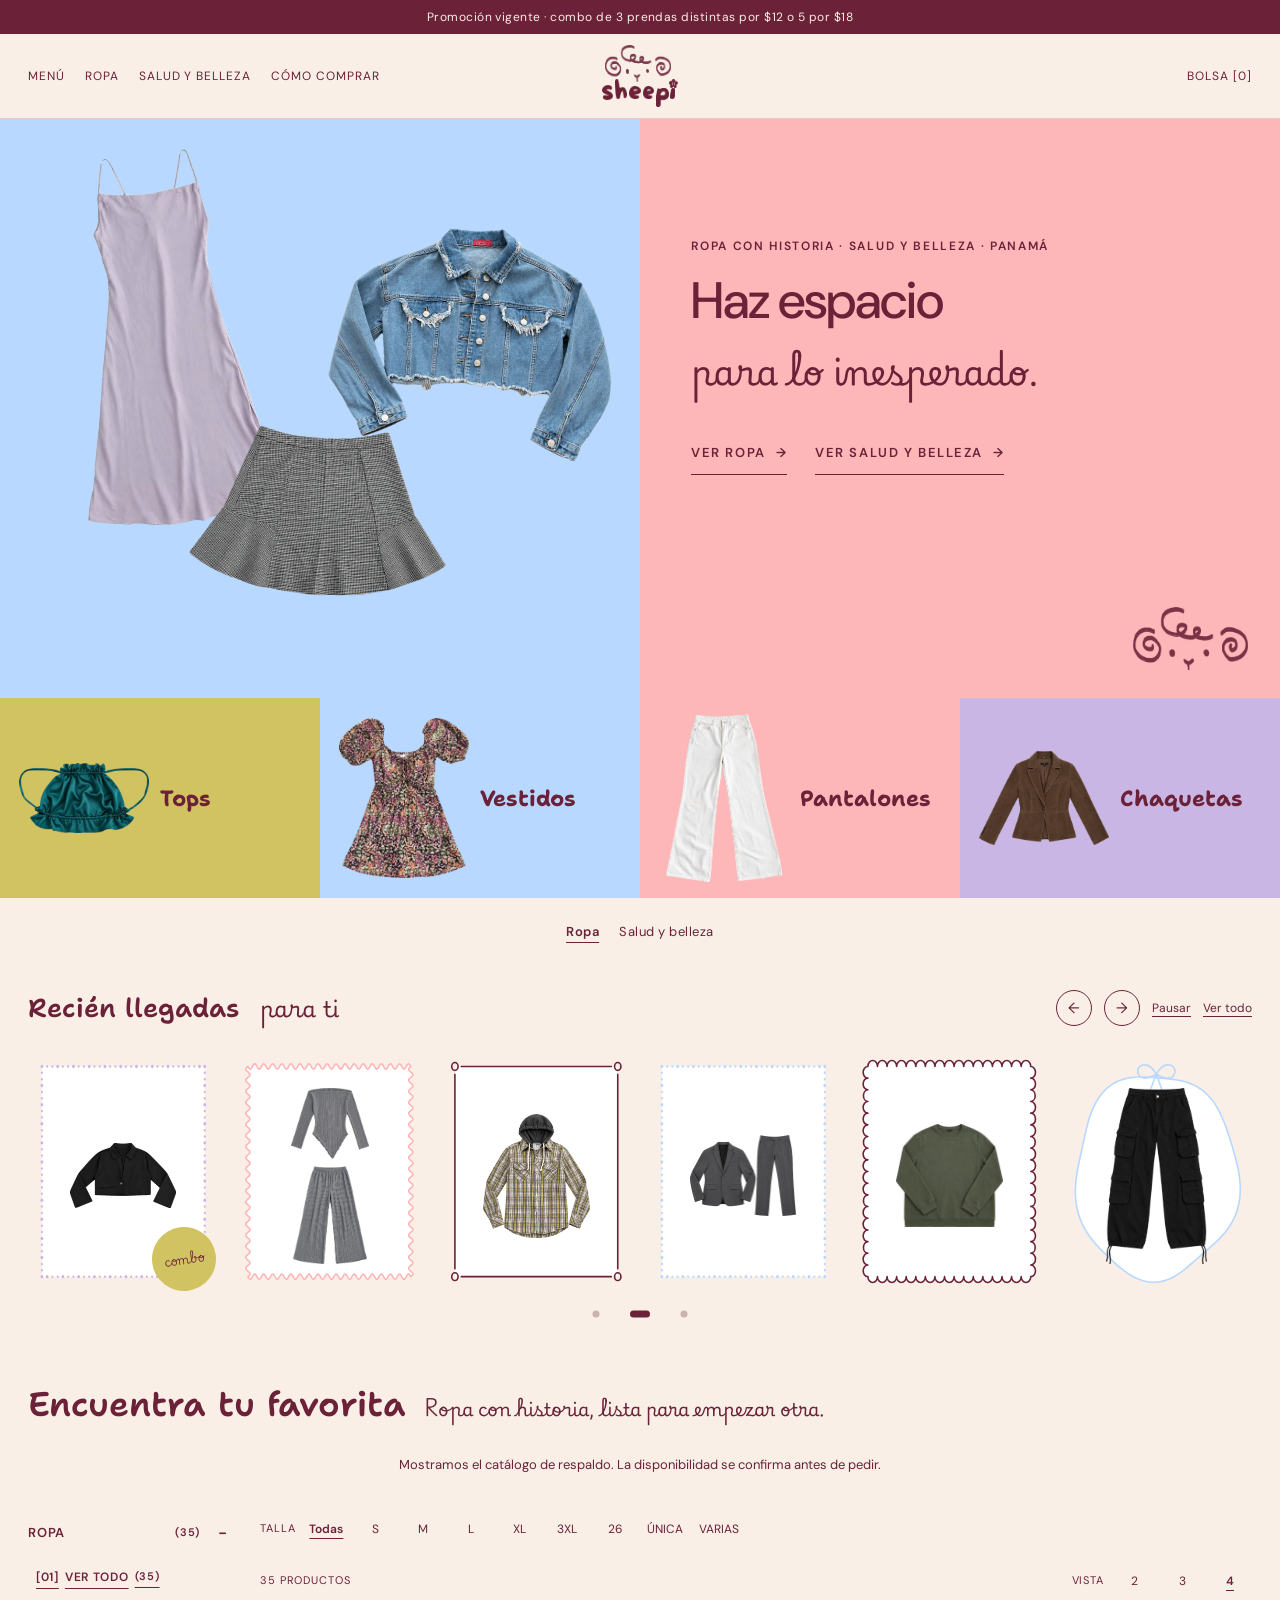
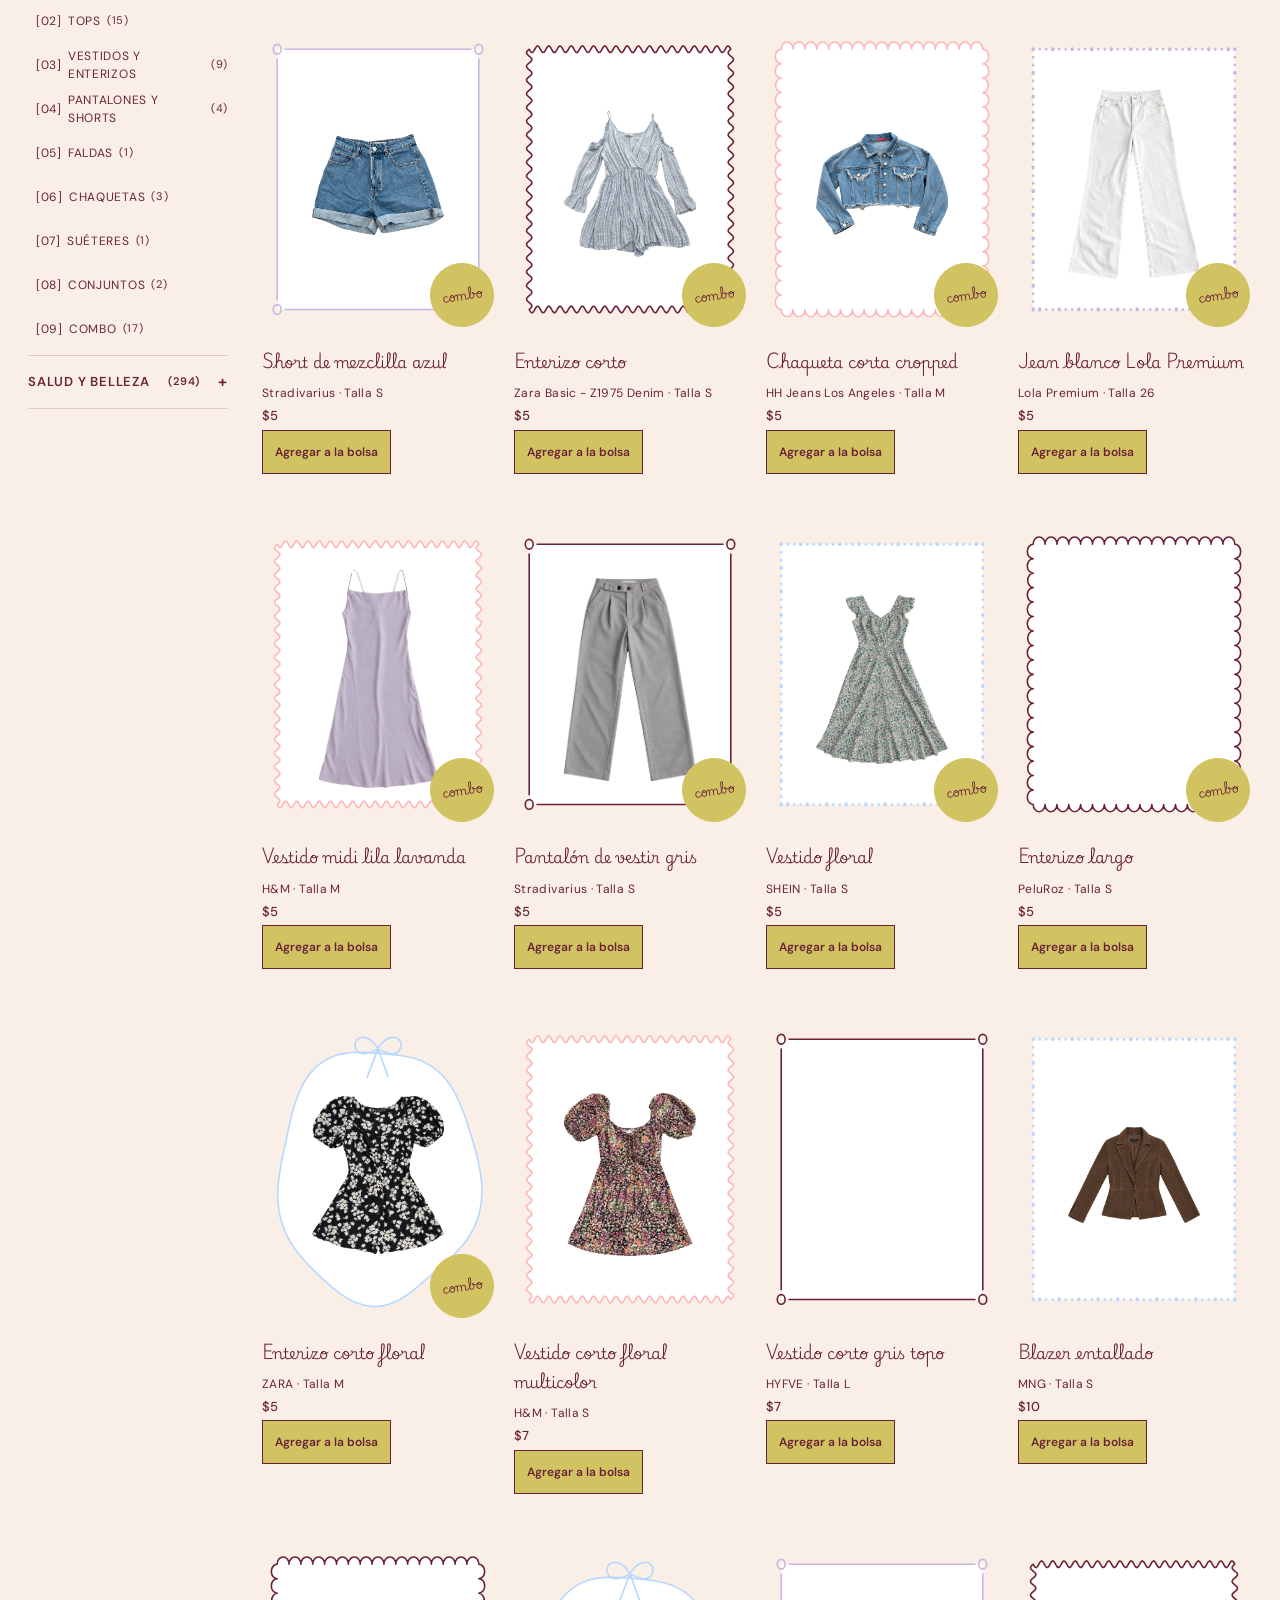
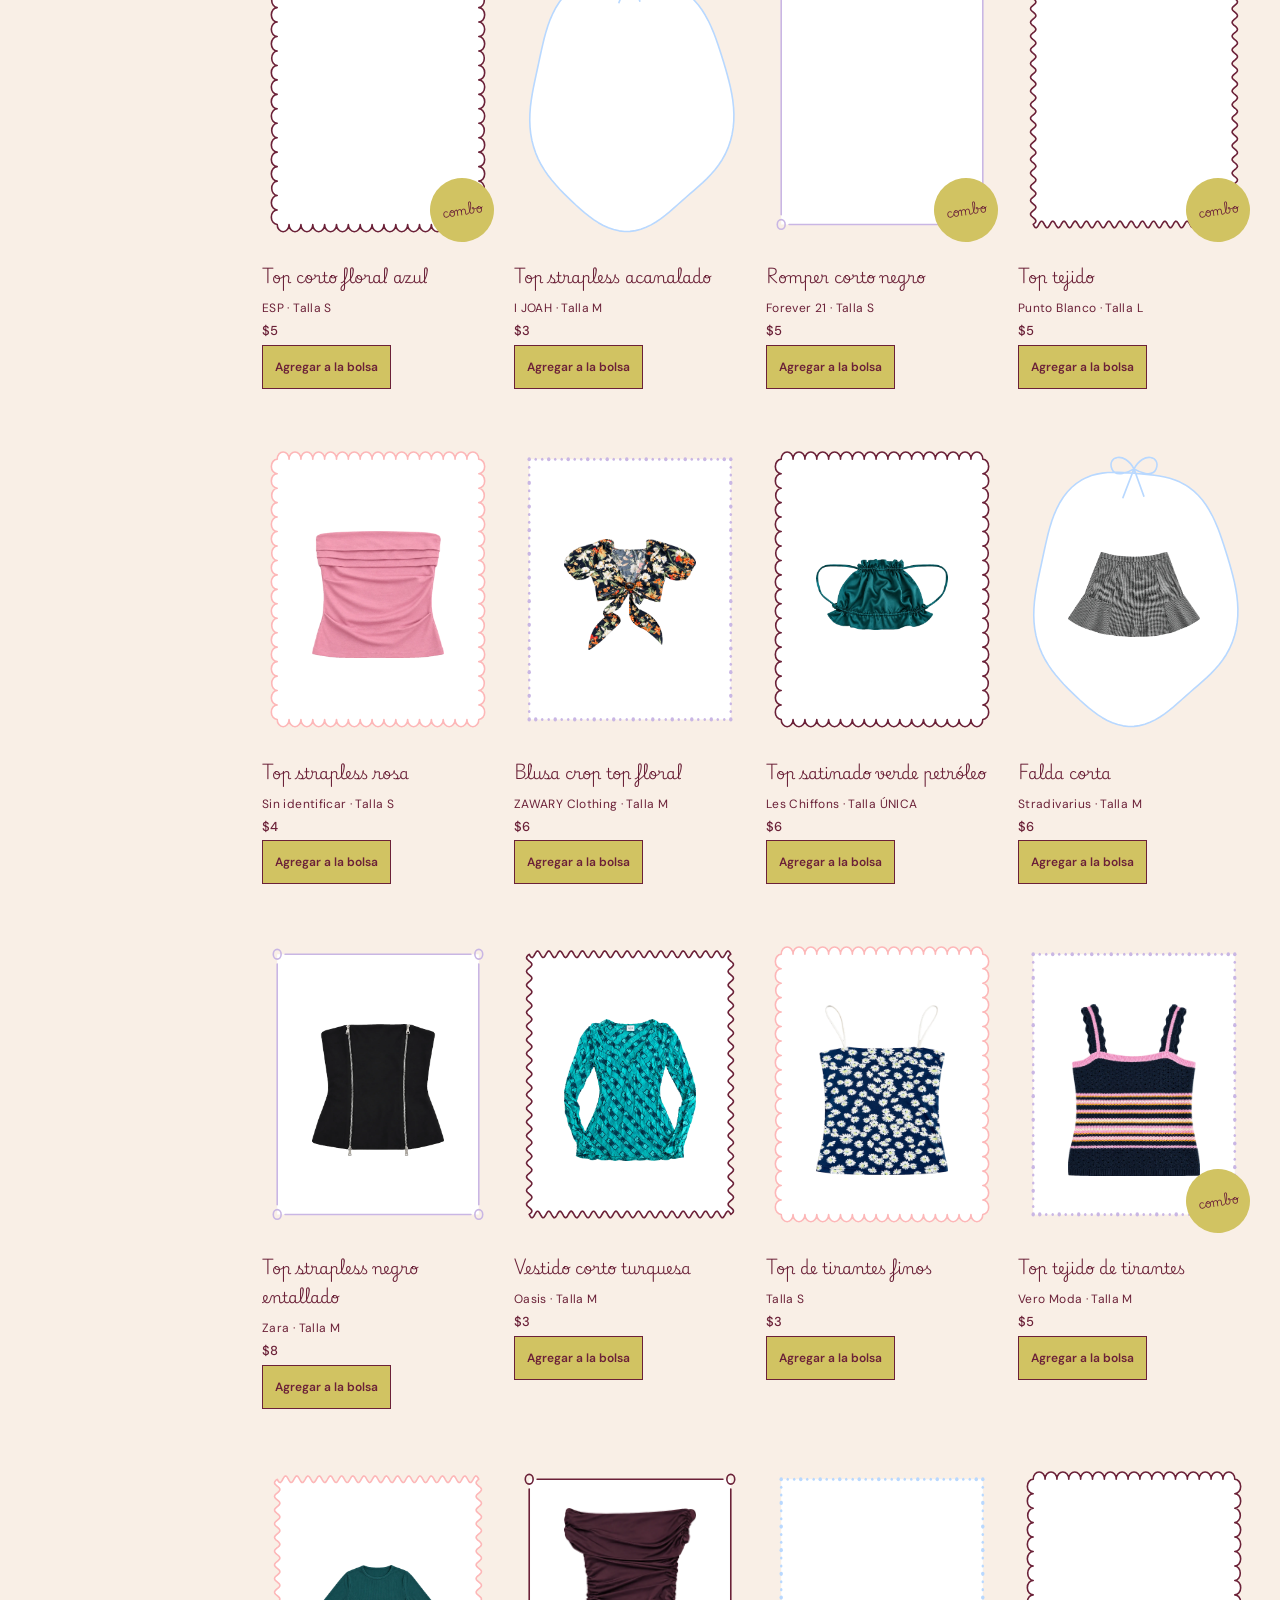
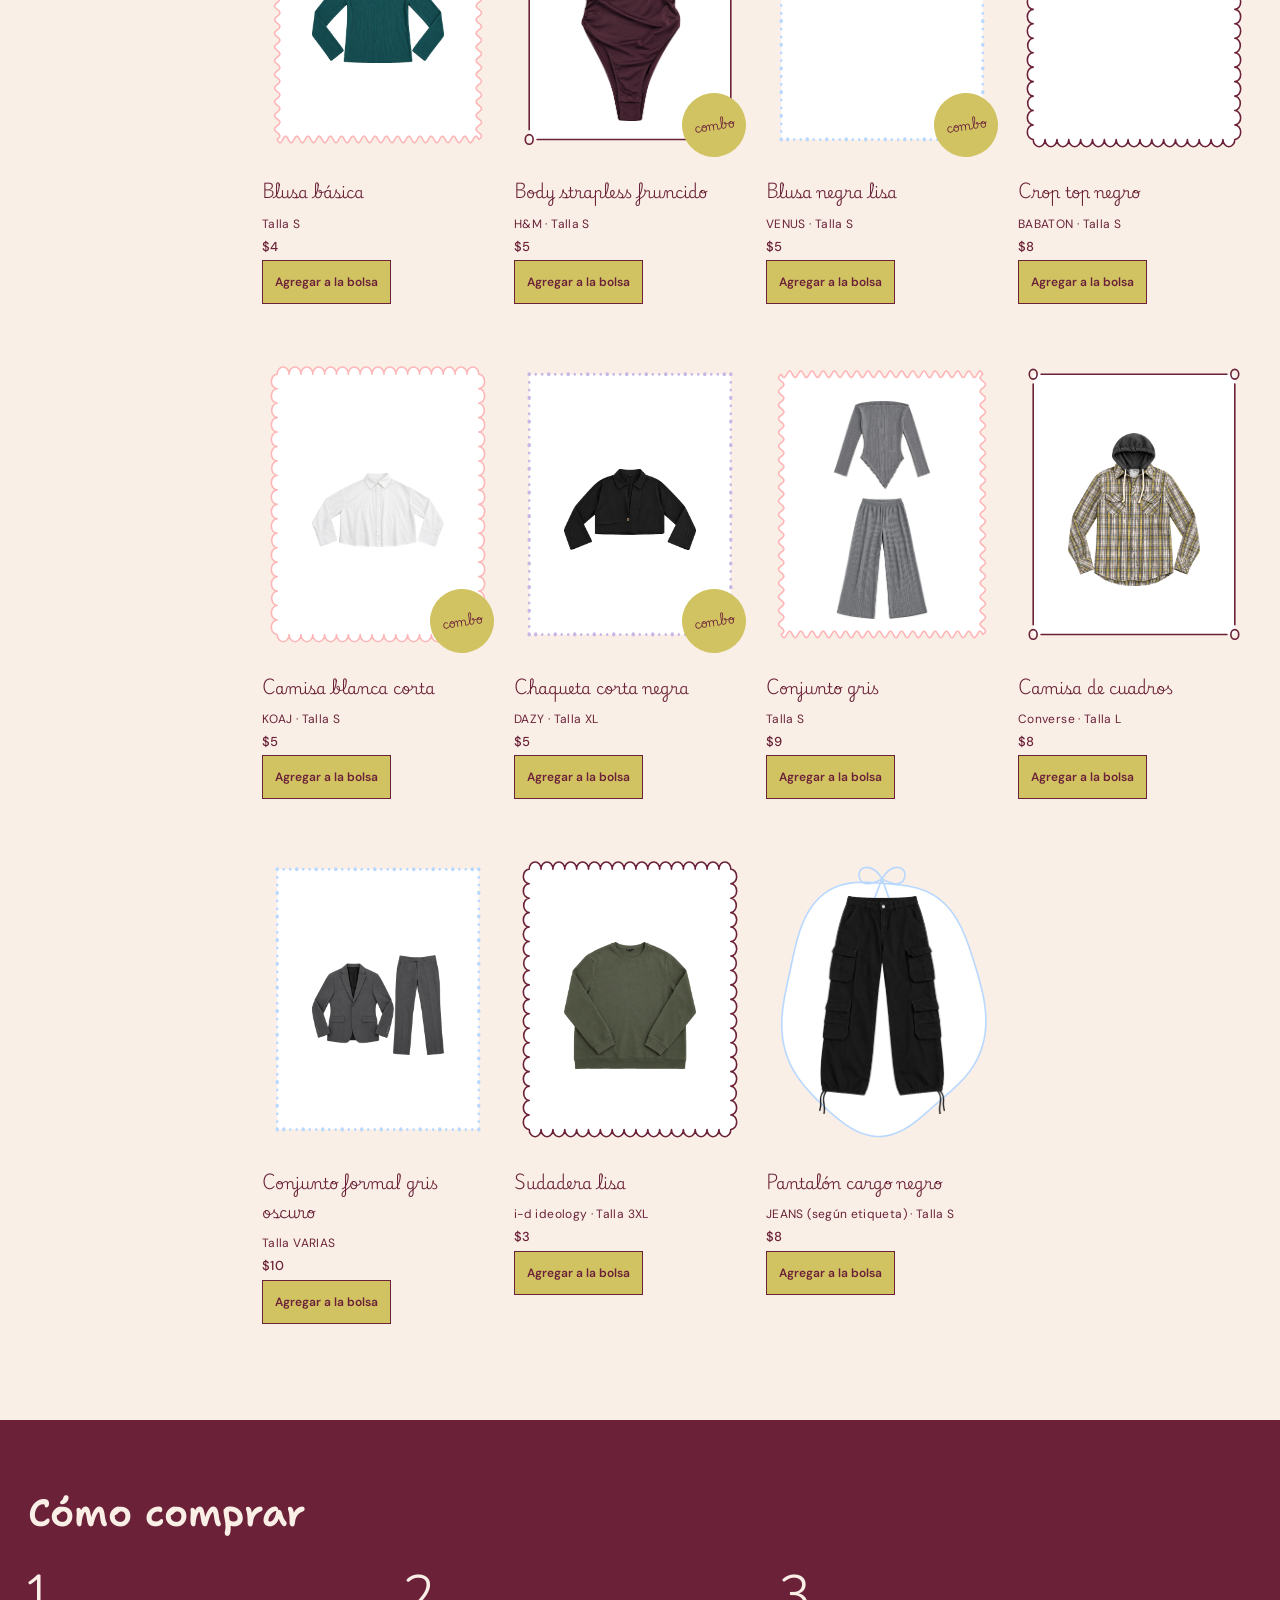
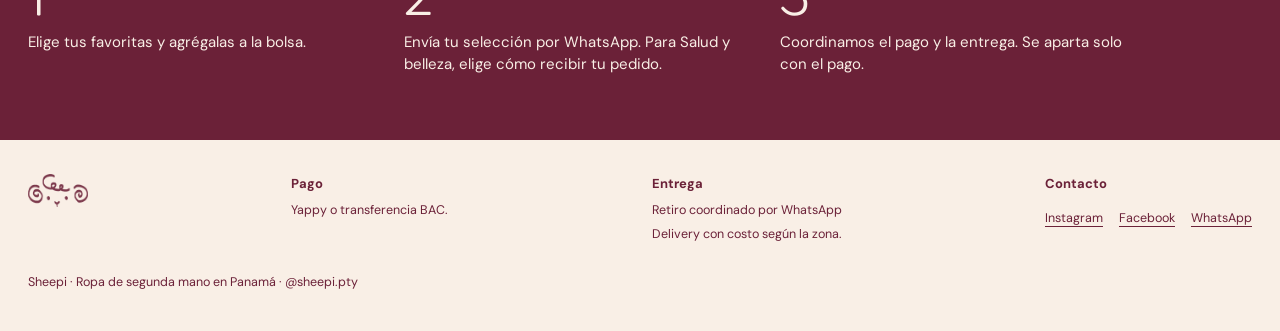
==== commit 6b187399: "publicar: 2026-11-25T14:05:58.871Z" ====
--- a/index.html
+++ b/index.html
@@ -12,7 +12,7 @@
 </head>
 <body>
 <a class="saltar" href="#catalogo">Ir al catálogo</a>
-<div id="carga" aria-hidden="true"><div id="logo-carga" class="logo-anim" data-base="marca/logo-capas/" data-ojos="parpadeo-tras"></div><span class="carga-texto">cargando prendas…</span></div>
+<div id="carga" aria-hidden="true"><div id="logo-carga" class="logo-anim" data-base="marca/logo-capas/" data-ojos="parpadeo-tras"></div><span class="carga-texto">Cargando<span class="carga-puntos" aria-hidden="true"><i>.</i><i>.</i><i>.</i></span></span></div>
 <header id="cabecera" class="cabecera">
   <p id="promocion" class="aviso-promocion">Promoción vigente · una pieza de cada una</p>
   <div class="cabecera-fila"><div class="cabecera-enlaces"><button id="abrir-menu" aria-haspopup="dialog" aria-controls="menu">Menú</button><a href="#catalogo" data-seccion-portada="Ropa">Ropa</a><a href="#catalogo" data-seccion-portada="Salud y belleza" hidden>Salud y belleza</a><a href="#como-comprar">Cómo comprar</a></div>
--- a/estilos.css
+++ b/estilos.css
@@ -103,7 +103,7 @@
 
 /* Acento de compra (2026-11-24, aprobado por Josué): el cítrico es solo para comprar. Texto vino sobre cítrico 6,2:1;
    borde vino porque cítrico sobre crema da 1,6:1. Al pasar el cursor se invierte a vino con texto crema. */
-.tile-tops{background:var(--lila)}
+.tile-tops{background:var(--citrico)}
 .principal,.ficha .principal{background:var(--compra);color:var(--vino);border:1.5px solid var(--vino);padding:12px 16px;text-align:center;letter-spacing:.04em;font-weight:600}
 .principal:hover:not(:disabled),.ficha .principal:hover:not(:disabled){background:var(--vino);color:var(--crema)}
 .agregar,.tarjeta .agregar{background:var(--compra);color:var(--vino);border:1.5px solid var(--vino);padding:8px 12px;font-weight:600;text-align:center}
@@ -115,9 +115,18 @@
 .mosaico .celda{display:grid;grid-template-columns:minmax(0,1fr);overflow:hidden;min-width:0}.mosaico .celda>.tile{grid-area:1/1;transition:transform .7s cubic-bezier(.65,0,.35,1),filter .25s}
 .mosaico .celda:nth-child(2)>.tile{transition-delay:.12s,0s}.mosaico .celda:nth-child(3)>.tile{transition-delay:.24s,0s}.mosaico .celda:nth-child(4)>.tile{transition-delay:.36s,0s}
 .mosaico[data-cara=ropa] .cara-belleza,.mosaico[data-cara=belleza] .cara-ropa{transform:translateX(-100%)}
-.tile-b1{background:var(--rosa)}.tile-b2{background:var(--lila)}.tile-b3{background:var(--cielo)}.tile-b4{background:var(--rosa)}
+/* Cara de belleza: azul y cítrico a la izquierda, lila y rosa a la derecha (Josué, 25-nov). */
+.tile-b1{background:var(--cielo)}.tile-b2{background:var(--citrico)}.tile-b3{background:var(--lila)}.tile-b4{background:var(--rosa)}
 .mosaico-control{display:flex;justify-content:center;gap:8px;padding:12px 16px 0}.mosaico-control[hidden]{display:none}
-.mosaico-control button{font:inherit;font-size:12px;letter-spacing:.04em;padding:6px 12px;border:1px solid var(--linea);background:transparent;color:var(--vino);border-radius:999px;cursor:pointer}
-.mosaico-control button[aria-pressed=true]{background:var(--vino);color:var(--crema);border-color:var(--vino)}
+.mosaico-control{gap:20px}.mosaico-control button{font:inherit;font-size:13px;letter-spacing:.04em;min-height:44px;padding:6px 0;border:0;background:transparent;color:var(--vino);border-radius:0;cursor:pointer;transition:transform .2s}
+.mosaico-control button[aria-pressed=true]{font-weight:600;text-decoration:underline;text-underline-offset:6px}.mosaico-control button:hover{text-decoration:underline;text-underline-offset:6px}
 .cabecera-enlaces a[hidden]{display:none}
 @media(prefers-reduced-motion:reduce){.mosaico .celda>.tile{transition:none}}
+/* 2026-11-25: «Cargando» con puntos uno a uno; Recién llegadas solo con la foto; talla y precio más legibles. */
+.carga-puntos i{font-style:normal;opacity:0;animation:carga-punto 1.4s infinite}.carga-puntos i:nth-child(2){animation-delay:.2s}.carga-puntos i:nth-child(3){animation-delay:.4s}
+@keyframes carga-punto{0%,15%{opacity:0}30%,80%{opacity:1}100%{opacity:0}}
+@media(prefers-reduced-motion:reduce){.carga-puntos i{animation:none;opacity:1}}
+.pista>.prod .pie-tarjeta{display:none}
+.tarjeta .talla,.tarjeta .precio{font-size:12px;letter-spacing:.03em;font-variant-caps:normal}
+.tarjeta .precio{font-size:13px}
+@media(max-width:760px){.tarjeta .talla{font-size:11.5px}.tarjeta .precio{font-size:12.5px}}
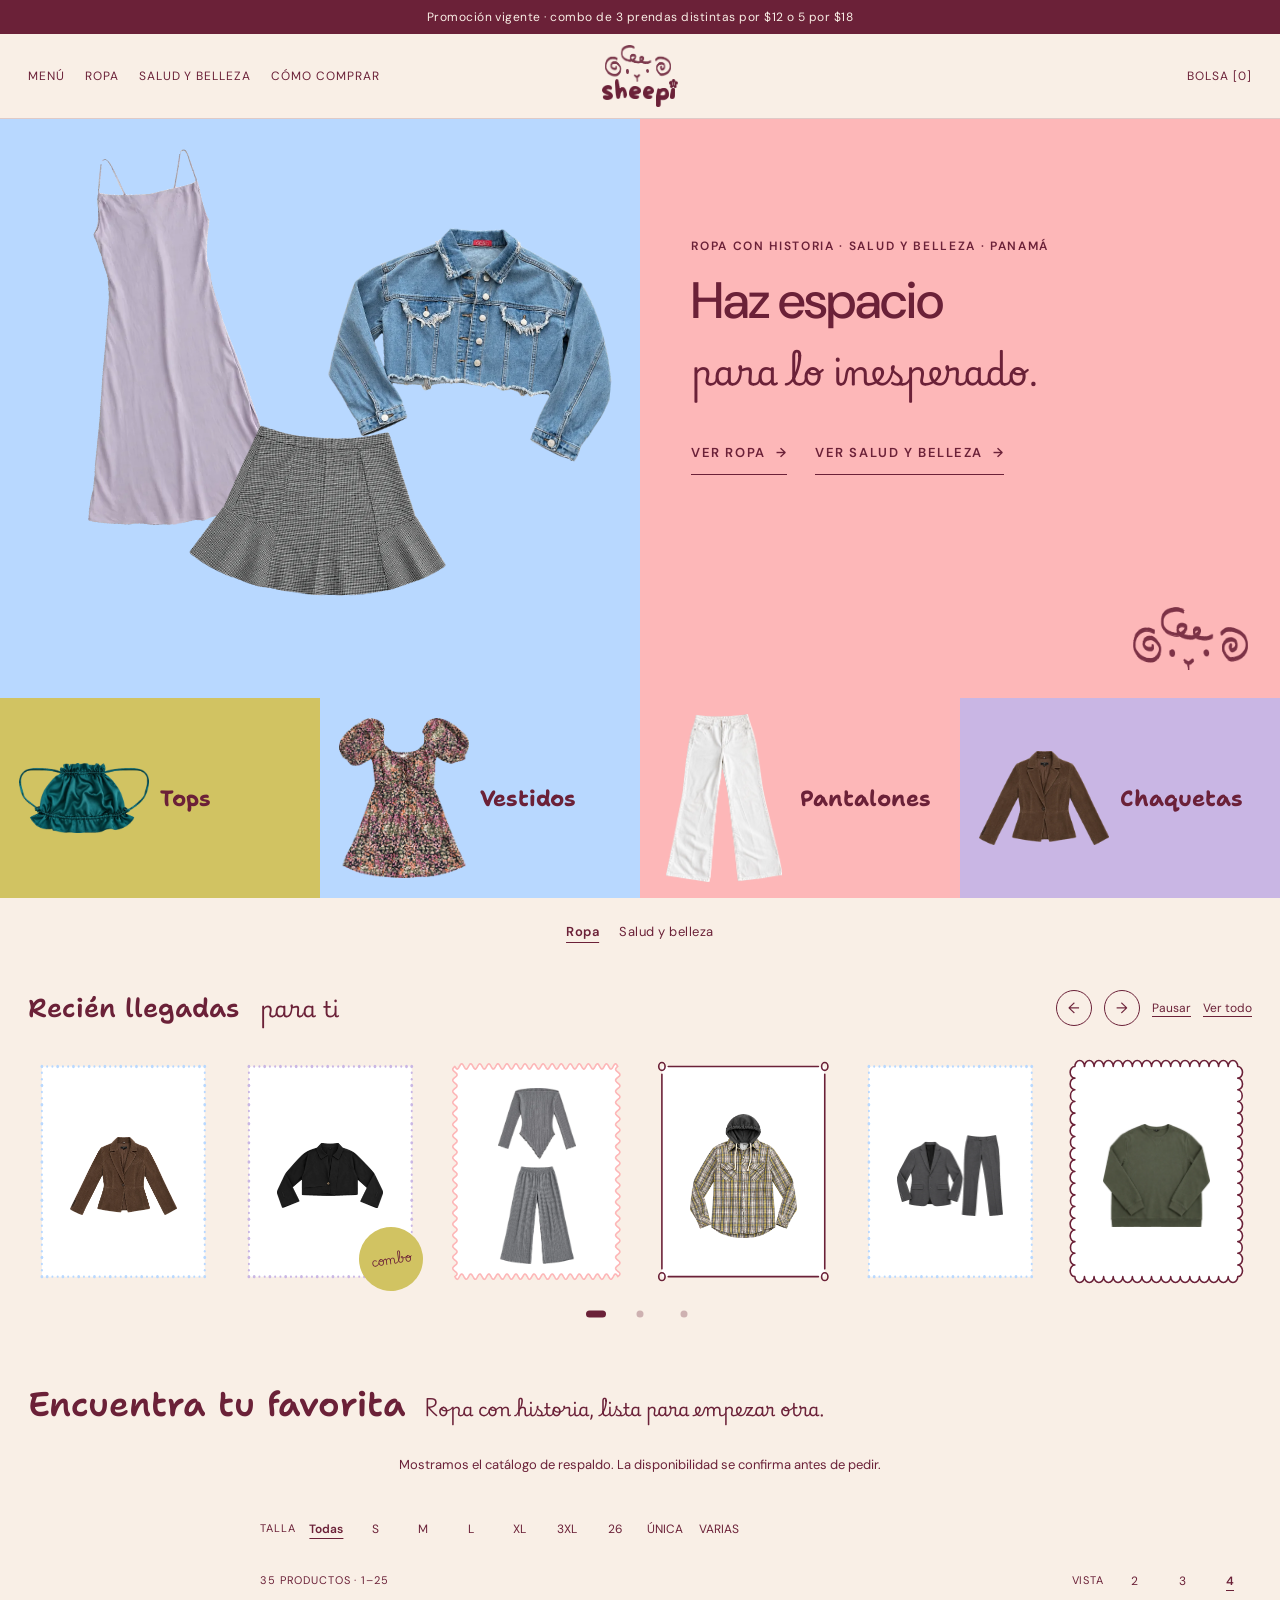
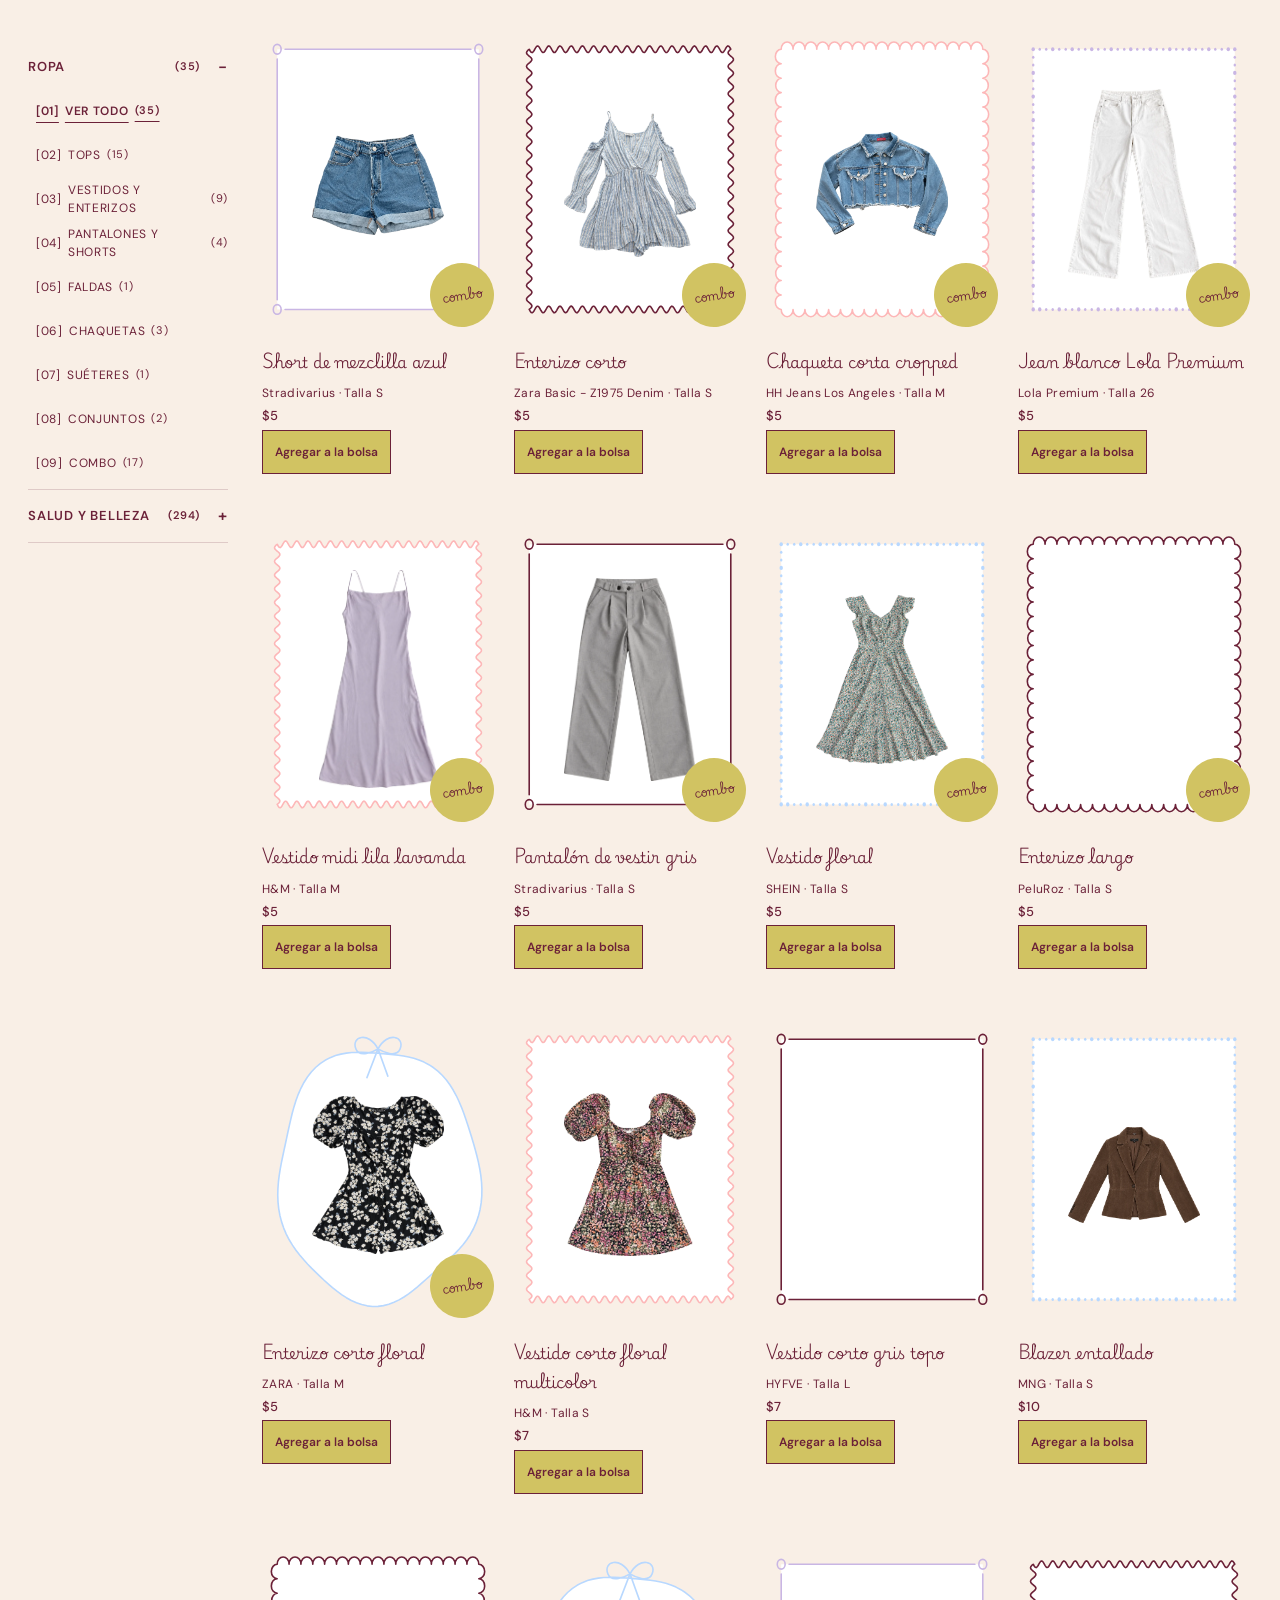
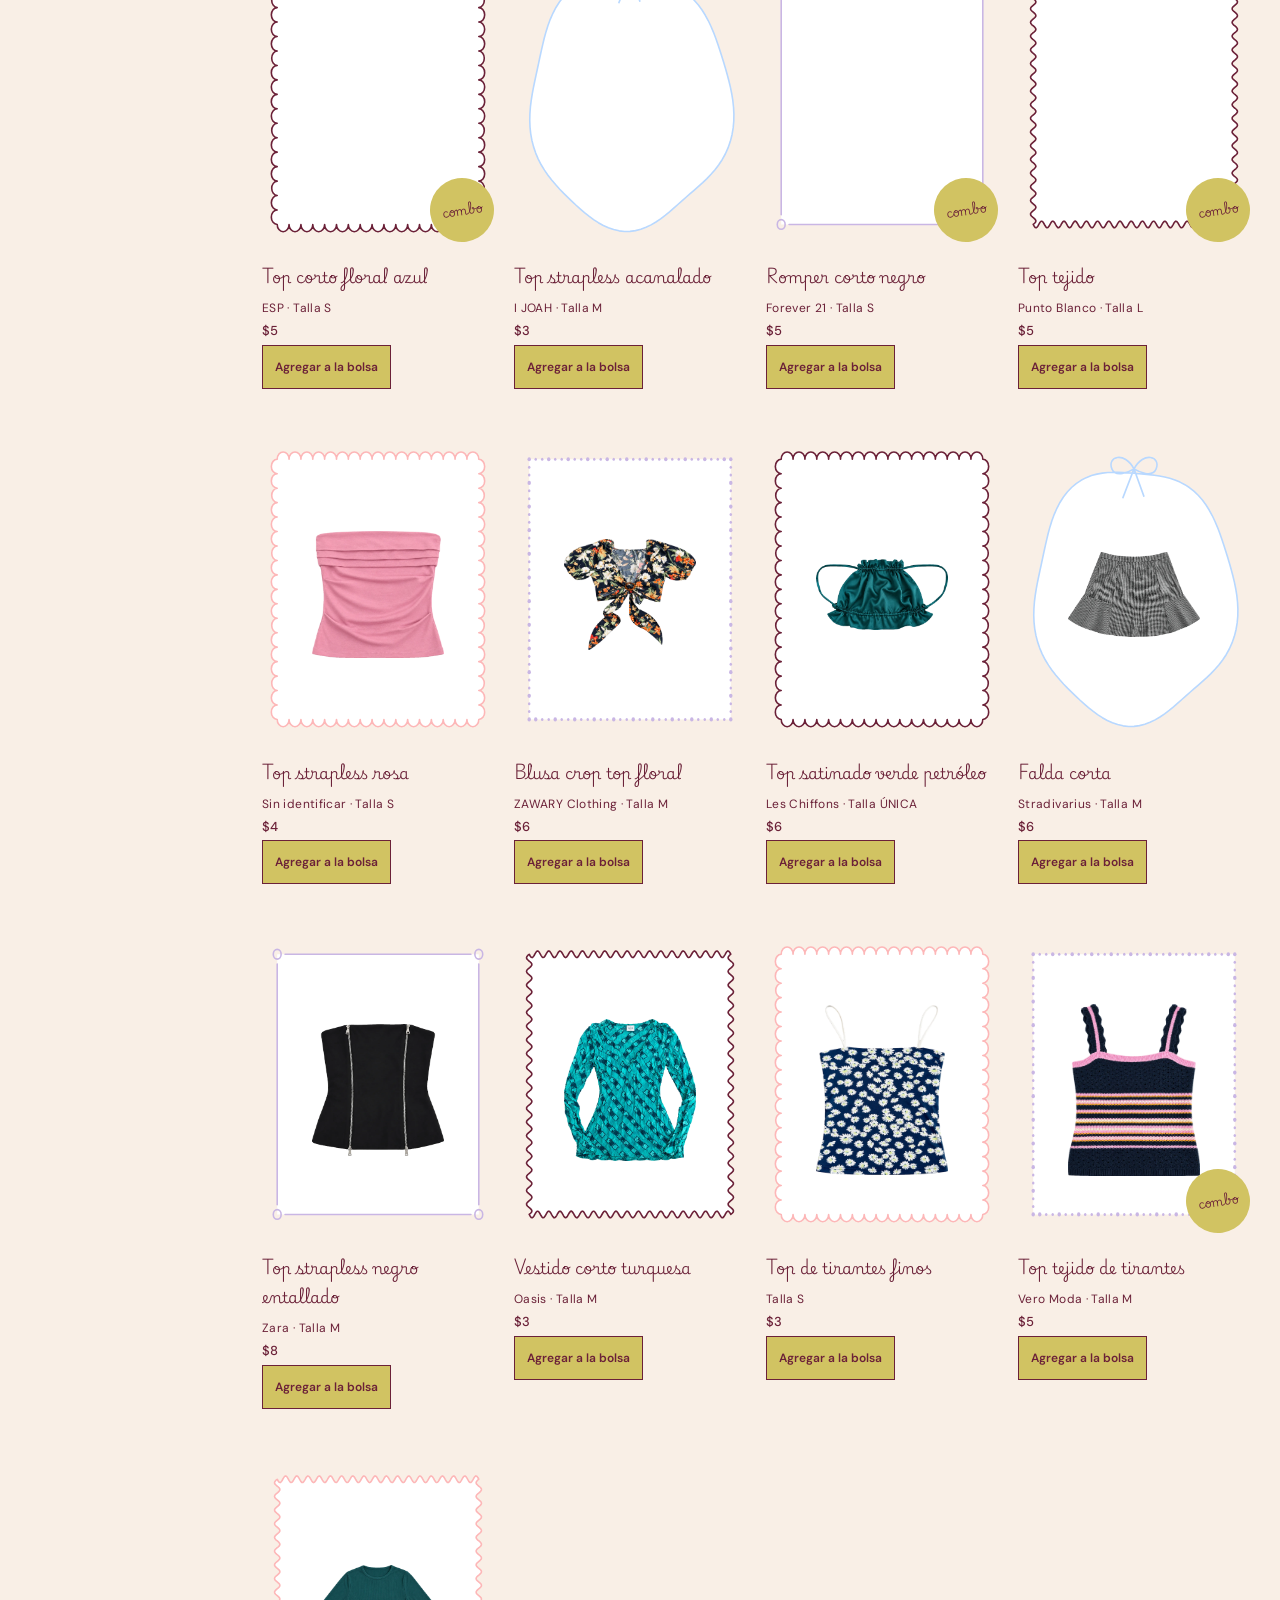
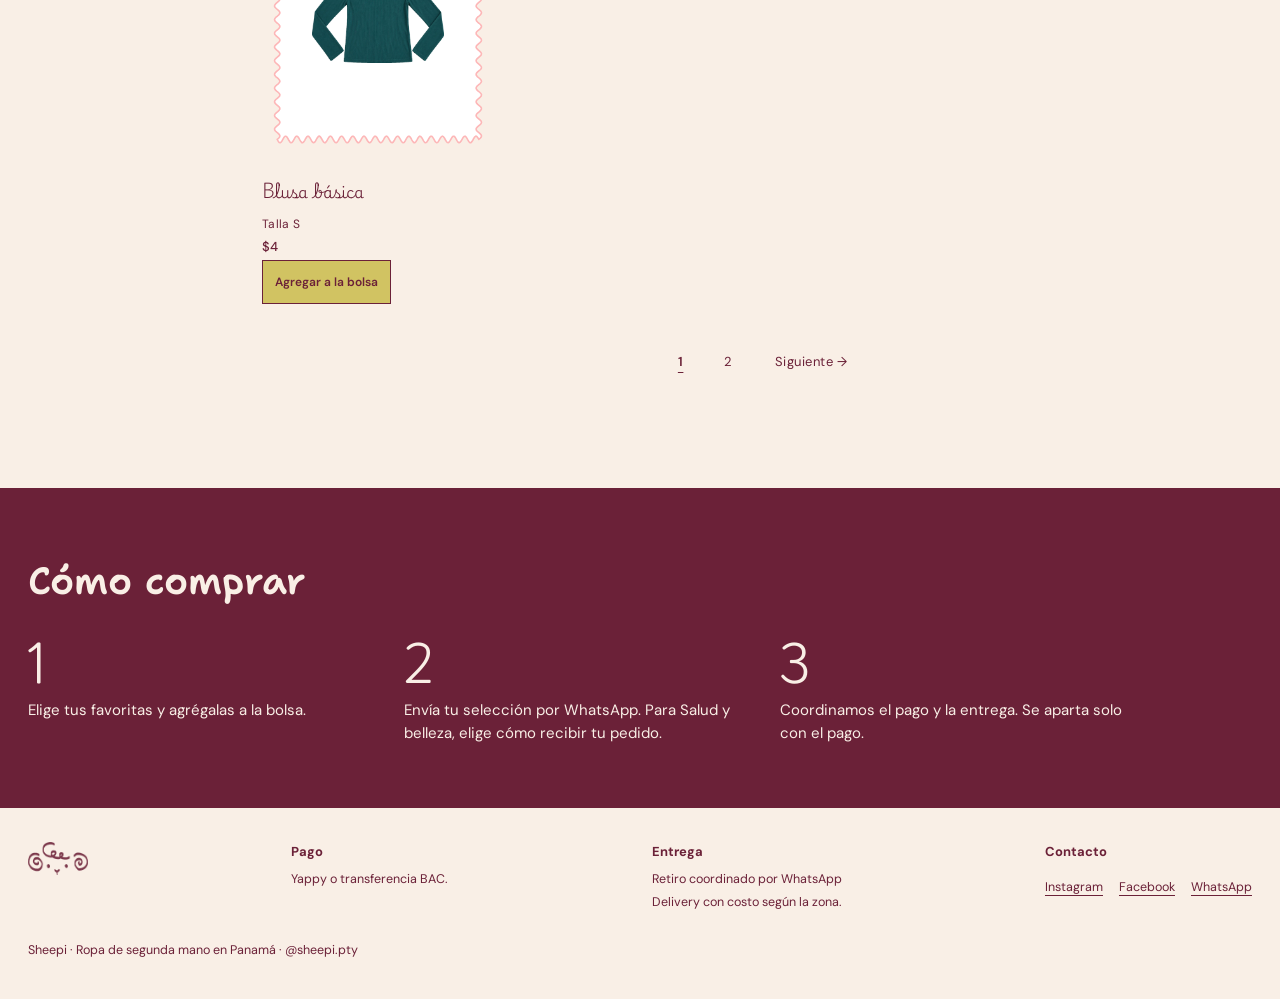
==== commit a215a647: "publicar: 2026-11-25T14:22:16.189Z" ====
--- a/index.html
+++ b/index.html
@@ -40,8 +40,9 @@
   <p id="aviso" role="status" aria-live="polite">Cargando catálogo…</p>
   <nav id="lineas" class="lineas" aria-label="Líneas de productos" hidden></nav>
   <div class="tienda"><nav class="grupos" aria-label="Categorías"><ol id="categorias"></ol></nav><div class="contenido">
-    <div id="tallas" class="tallas" role="group" aria-label="Filtrar por talla"></div><div class="herramientas"><p id="cantidad" class="mini secundario" aria-live="polite"></p><div id="vista" class="vista" role="group" aria-label="Productos por fila"></div></div>
+    <div class="desliza"><div id="tallas" class="tallas" role="group" aria-label="Filtrar por talla"></div></div><div class="herramientas"><p id="cantidad" class="mini secundario" aria-live="polite"></p><div id="vista" class="vista" role="group" aria-label="Productos por fila"></div></div>
     <section id="catalogo" class="cuadricula" aria-label="Productos disponibles" tabindex="-1"></section>
+    <nav id="paginas" class="paginas" aria-label="Páginas del catálogo" hidden></nav>
     <p id="otro-farmasi" class="otro-farmasi" hidden><a id="consultar-farmasi" target="_blank" rel="noopener noreferrer">¿Buscas otro producto Farmasi? Mándanos el código por WhatsApp</a></p>
   </div></div>
 </section>
--- a/estilos.css
+++ b/estilos.css
@@ -130,3 +130,17 @@
 .tarjeta .talla,.tarjeta .precio{font-size:12px;letter-spacing:.03em;font-variant-caps:normal}
 .tarjeta .precio{font-size:13px}
 @media(max-width:760px){.tarjeta .talla{font-size:11.5px}.tarjeta .precio{font-size:12.5px}}
+/* 2026-11-25: paginación del catálogo y flechas en barras deslizables. */
+.paginas{display:flex;flex-wrap:wrap;align-items:center;justify-content:center;gap:4px 18px;padding:36px 0 8px}.paginas[hidden]{display:none}
+.paginas ol{list-style:none;display:flex;flex-wrap:wrap;gap:4px;margin:0;padding:0}
+.paginas button{min-width:44px;min-height:44px;padding:0 6px;font-size:13px;letter-spacing:.04em;color:var(--vino);background:transparent;border:0;transition:transform .2s}
+.paginas button:hover{text-decoration:underline;text-underline-offset:6px}
+.paginas [aria-current=page]{font-weight:600;text-decoration:underline;text-underline-offset:6px}
+.desliza{position:relative;min-width:0}
+#categorias,#tallas{scrollbar-width:none}#categorias::-webkit-scrollbar,#tallas::-webkit-scrollbar{display:none}
+.con-flechas{position:relative}
+.flecha-desliza{position:absolute;top:0;bottom:0;z-index:2;width:44px;display:flex;align-items:center;font-size:24px;line-height:1;color:var(--vino);border:0;cursor:pointer}
+.flecha-desliza[hidden]{display:none}
+.flecha-desliza.der{right:0;justify-content:flex-end;padding-right:2px;background:linear-gradient(to right,rgba(249,239,230,0),var(--crema) 55%)}
+.flecha-desliza.izq{left:0;justify-content:flex-start;padding-left:2px;background:linear-gradient(to left,rgba(249,239,230,0),var(--crema) 55%)}
+.flecha-desliza:focus-visible{outline:2px solid var(--vino);outline-offset:-2px}
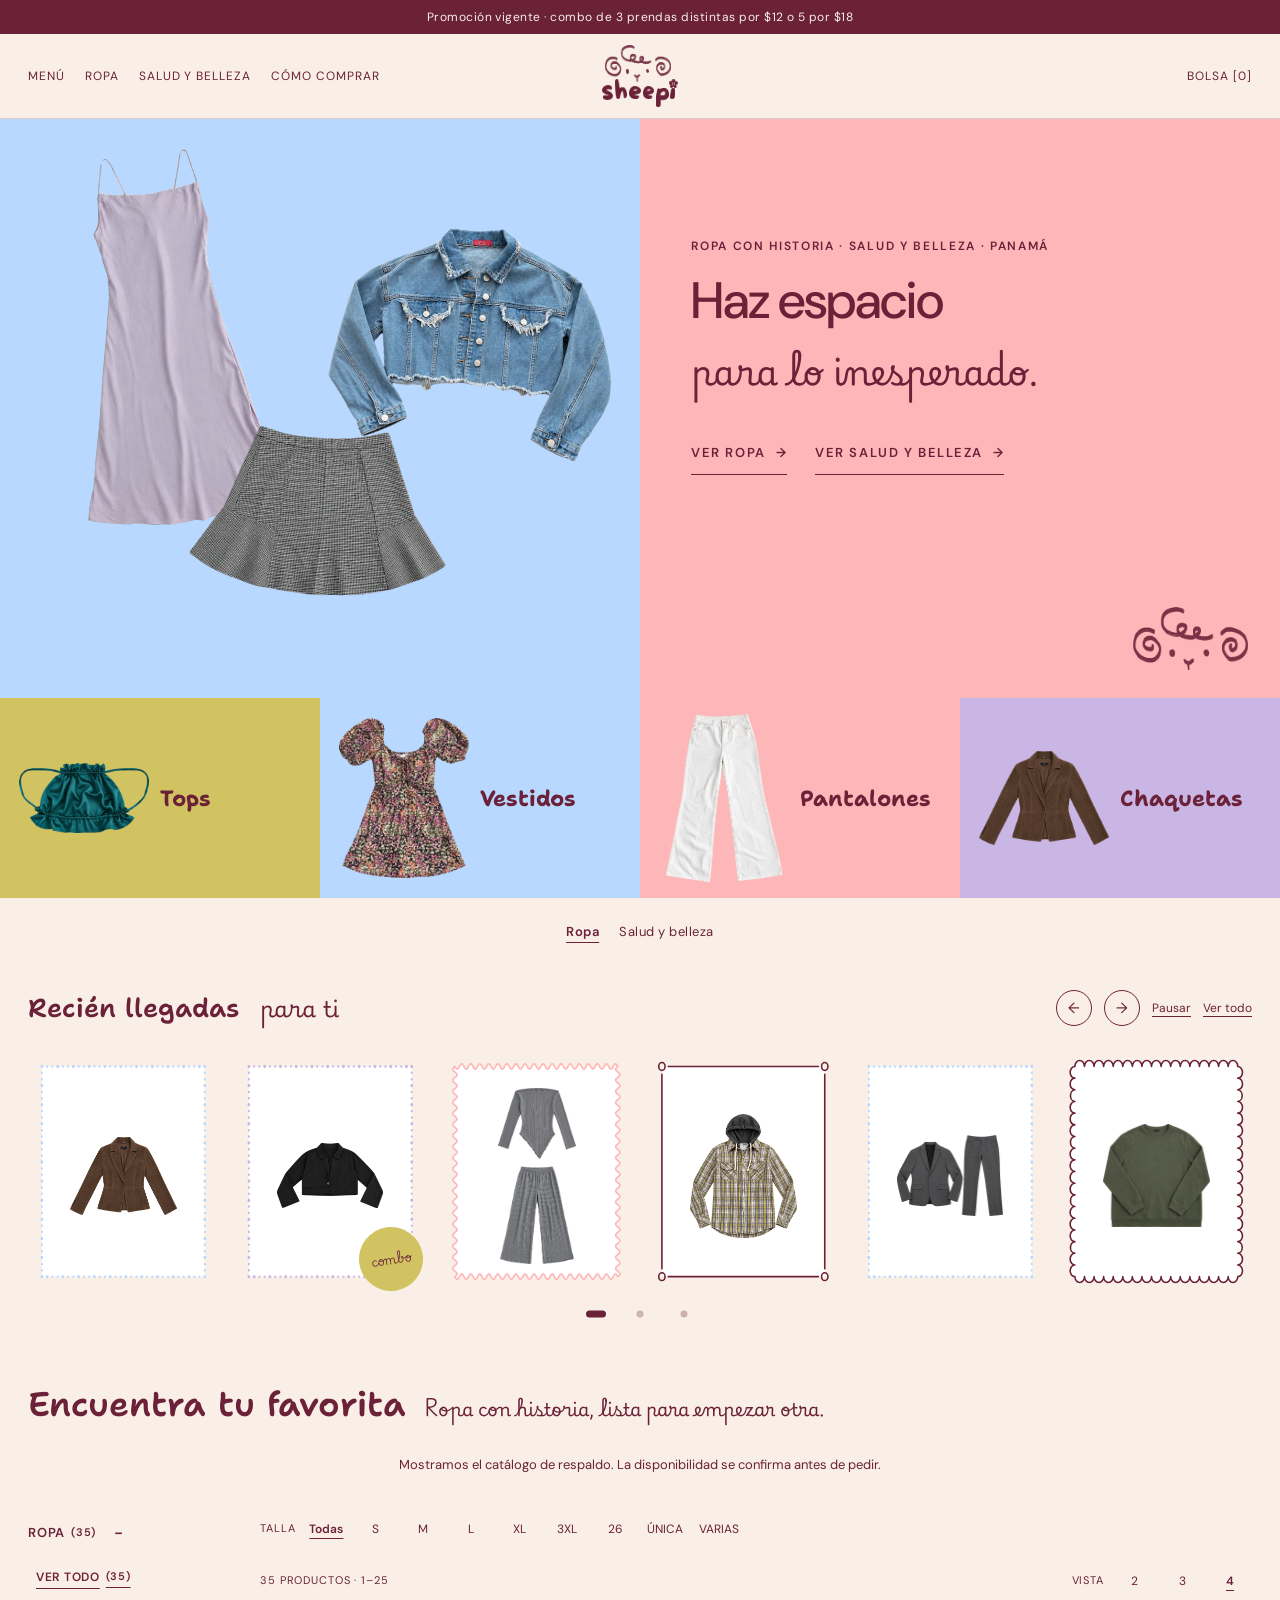
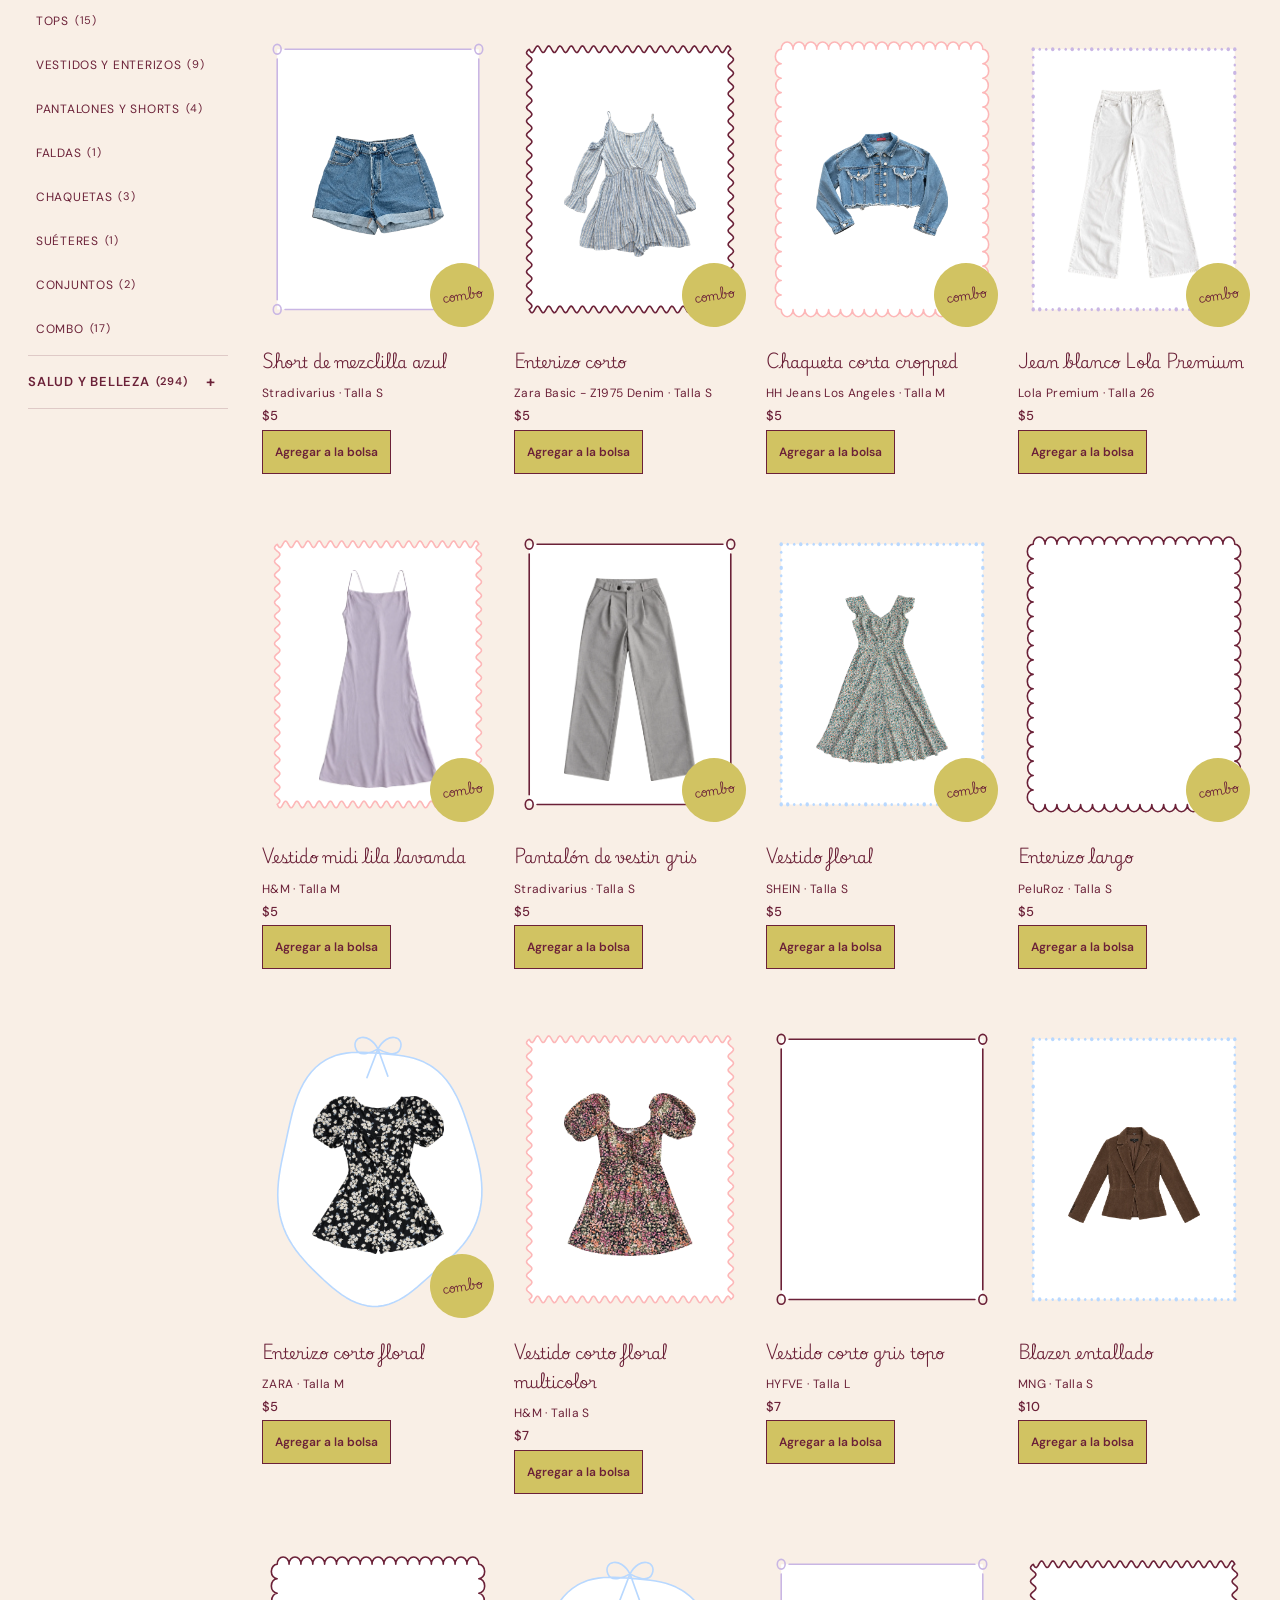
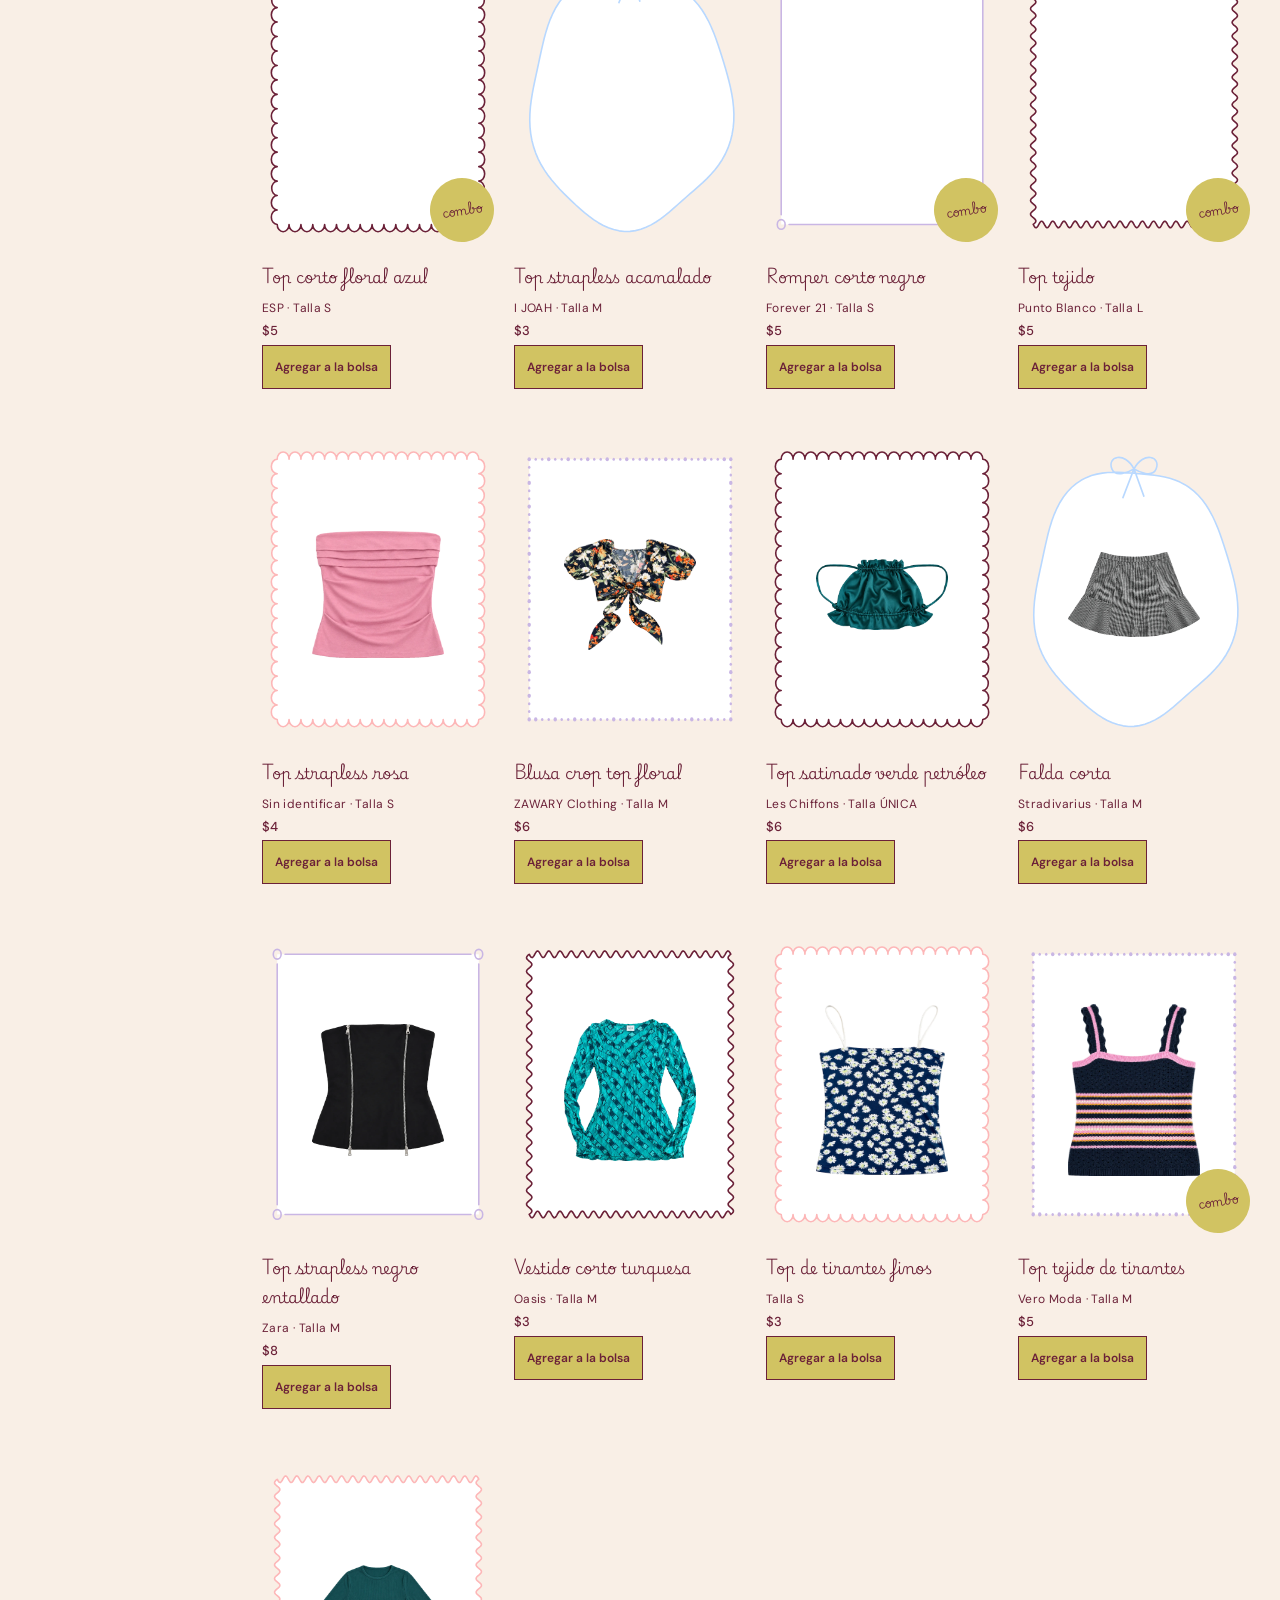
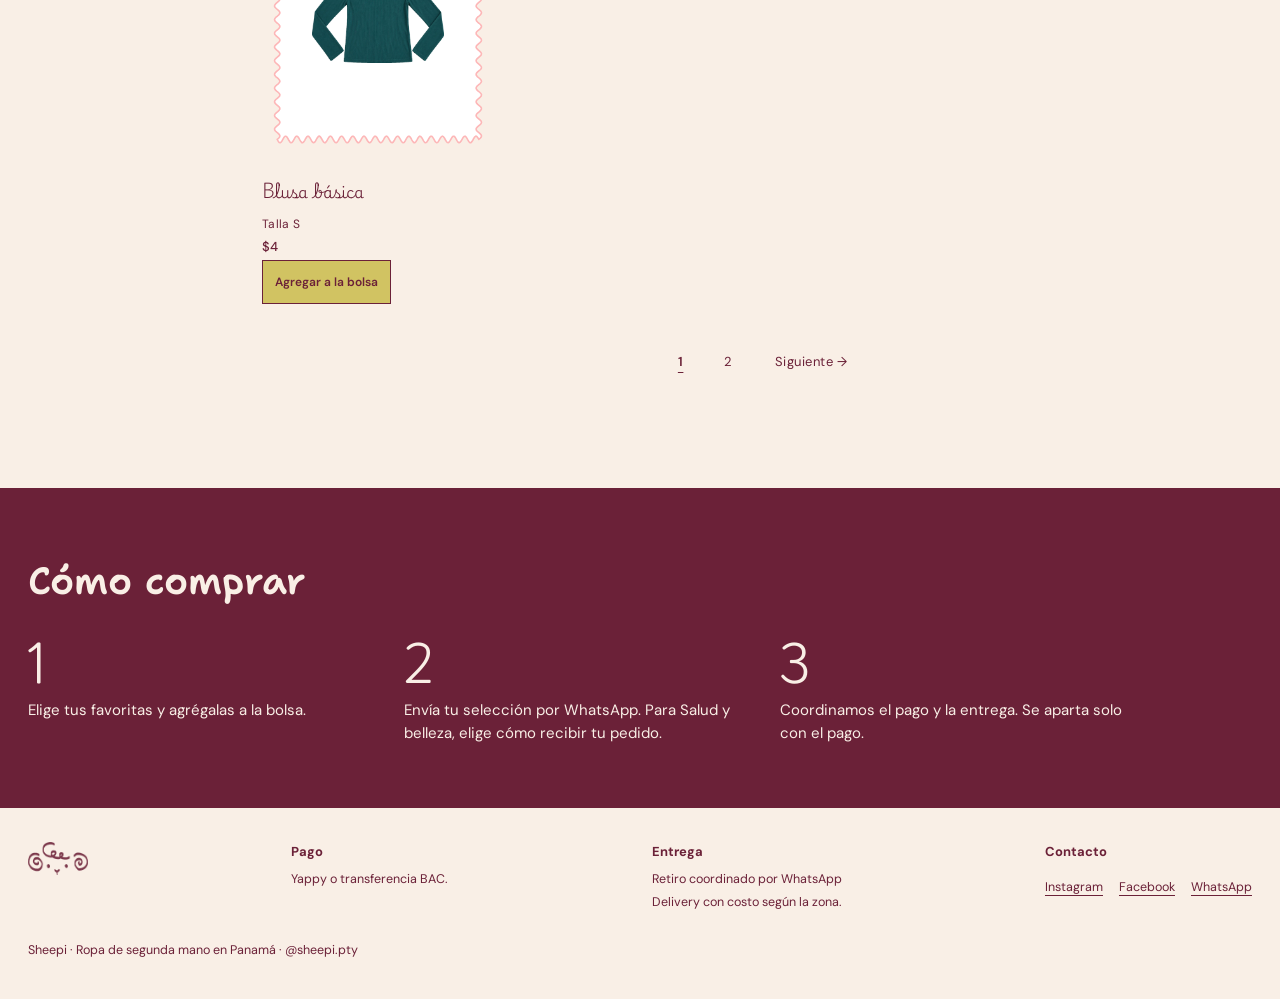
==== commit 62655d38: "publicar: 2026-11-25T14:29:57.097Z" ====
--- a/index.html
+++ b/index.html
@@ -26,9 +26,9 @@
 </section>
 <nav class="mosaico" aria-label="Explora la tienda" data-cara="ropa">
   <div class="celda"><a class="tile tile-tops cara-ropa" href="#tops" data-mosaico="Tops"><img class="recorte" src="marca/recortes/nc-020.webp" alt="" loading="lazy" decoding="async"><span>Tops</span></a><a class="tile tile-b1 cara-belleza" href="#catalogo" data-linea-mosaico="Salud y belleza" data-grupo-mosaico="Maquillaje" inert><img class="recorte" src="marca/recortes/sb-labial.webp" alt="" decoding="async"><span>Maquillaje</span></a></div>
-  <div class="celda"><a class="tile tile-vestidos cara-ropa" href="#vestidos-y-enterizos" data-mosaico="Vestidos y enterizos"><img class="recorte" src="marca/recortes/nc-011.webp" alt="" loading="lazy" decoding="async"><span>Vestidos</span></a><a class="tile tile-b2 cara-belleza" href="#catalogo" data-linea-mosaico="Salud y belleza" data-grupo-mosaico="Cuidado de la piel" inert><img class="recorte" src="marca/recortes/sb-crema.webp" alt="" decoding="async"><span>Cuidado de la piel</span></a></div>
-  <div class="celda"><a class="tile tile-pantalones cara-ropa" href="#pantalones-y-shorts" data-mosaico="Pantalones y shorts"><img class="recorte" src="marca/recortes/nc-004.webp" alt="" loading="lazy" decoding="async"><span>Pantalones</span></a><a class="tile tile-b3 cara-belleza" href="#catalogo" data-linea-mosaico="Salud y belleza" data-grupo-mosaico="Vitaminas y suplementos" inert><img class="recorte" src="marca/recortes/sb-vitaminas.webp" alt="" decoding="async"><span>Vitaminas</span></a></div>
-  <div class="celda"><a class="tile tile-chaquetas cara-ropa" href="#chaquetas" data-mosaico="Chaquetas"><img class="recorte" src="marca/recortes/nc-013.webp" alt="" loading="lazy" decoding="async"><span>Chaquetas</span></a><a class="tile tile-b4 cara-belleza" href="#catalogo" data-linea-mosaico="Salud y belleza" inert><img class="recorte" src="marca/recortes/sb-paleta.webp" alt="" decoding="async"><span>Toda la belleza</span></a></div>
+  <div class="celda"><a class="tile tile-vestidos cara-ropa" href="#vestidos-y-enterizos" data-mosaico="Vestidos y enterizos"><img class="recorte" src="marca/recortes/nc-011.webp" alt="" loading="lazy" decoding="async"><span>Vestidos</span></a><a class="tile tile-b2 cara-belleza" href="#catalogo" data-linea-mosaico="Salud y belleza" data-grupo-mosaico="Cuidado de la piel" inert><img class="recorte" src="marca/recortes/sb-crema.webp?v=2" alt="" decoding="async"><span>Cuidado de la piel</span></a></div>
+  <div class="celda"><a class="tile tile-pantalones cara-ropa" href="#pantalones-y-shorts" data-mosaico="Pantalones y shorts"><img class="recorte" src="marca/recortes/nc-004.webp" alt="" loading="lazy" decoding="async"><span>Pantalones</span></a><a class="tile tile-b3 cara-belleza" href="#catalogo" data-linea-mosaico="Salud y belleza" data-grupo-mosaico="Vitaminas y suplementos" inert><img class="recorte" src="marca/recortes/sb-vitaminas.webp?v=2" alt="" decoding="async"><span>Vitaminas</span></a></div>
+  <div class="celda"><a class="tile tile-chaquetas cara-ropa" href="#chaquetas" data-mosaico="Chaquetas"><img class="recorte" src="marca/recortes/nc-013.webp" alt="" loading="lazy" decoding="async"><span>Chaquetas</span></a><a class="tile tile-b4 cara-belleza" href="#catalogo" data-linea-mosaico="Salud y belleza" inert><img class="recorte" src="marca/recortes/sb-paleta.webp?v=2" alt="" decoding="async"><span>Toda la belleza</span></a></div>
 </nav>
 <div class="mosaico-control" role="group" aria-label="Elegir sección del mosaico" hidden><button data-cara="ropa" aria-pressed="true">Ropa</button><button data-cara="belleza" aria-pressed="false">Salud y belleza</button></div>
 <section id="recientes" class="sec" aria-labelledby="recientes-titulo" hidden>
--- a/estilos.css
+++ b/estilos.css
@@ -138,9 +138,11 @@
 .paginas [aria-current=page]{font-weight:600;text-decoration:underline;text-underline-offset:6px}
 .desliza{position:relative;min-width:0}
 #categorias,#tallas{scrollbar-width:none}#categorias::-webkit-scrollbar,#tallas::-webkit-scrollbar{display:none}
-.con-flechas{position:relative}
+/* .grupos ya es sticky (bloque contenedor de las flechas); no forzar position aquí. */
 .flecha-desliza{position:absolute;top:0;bottom:0;z-index:2;width:44px;display:flex;align-items:center;font-size:24px;line-height:1;color:var(--vino);border:0;cursor:pointer}
 .flecha-desliza[hidden]{display:none}
 .flecha-desliza.der{right:0;justify-content:flex-end;padding-right:2px;background:linear-gradient(to right,rgba(249,239,230,0),var(--crema) 55%)}
 .flecha-desliza.izq{left:0;justify-content:flex-start;padding-left:2px;background:linear-gradient(to left,rgba(249,239,230,0),var(--crema) 55%)}
 .flecha-desliza:focus-visible{outline:2px solid var(--vino);outline-offset:-2px}
+/* 2026-11-25: en la barra lateral, un solo número por categoría (el conteo); sin índice [01]. */
+.grupos .num{display:none!important}.grupos .conteo{margin-left:0}
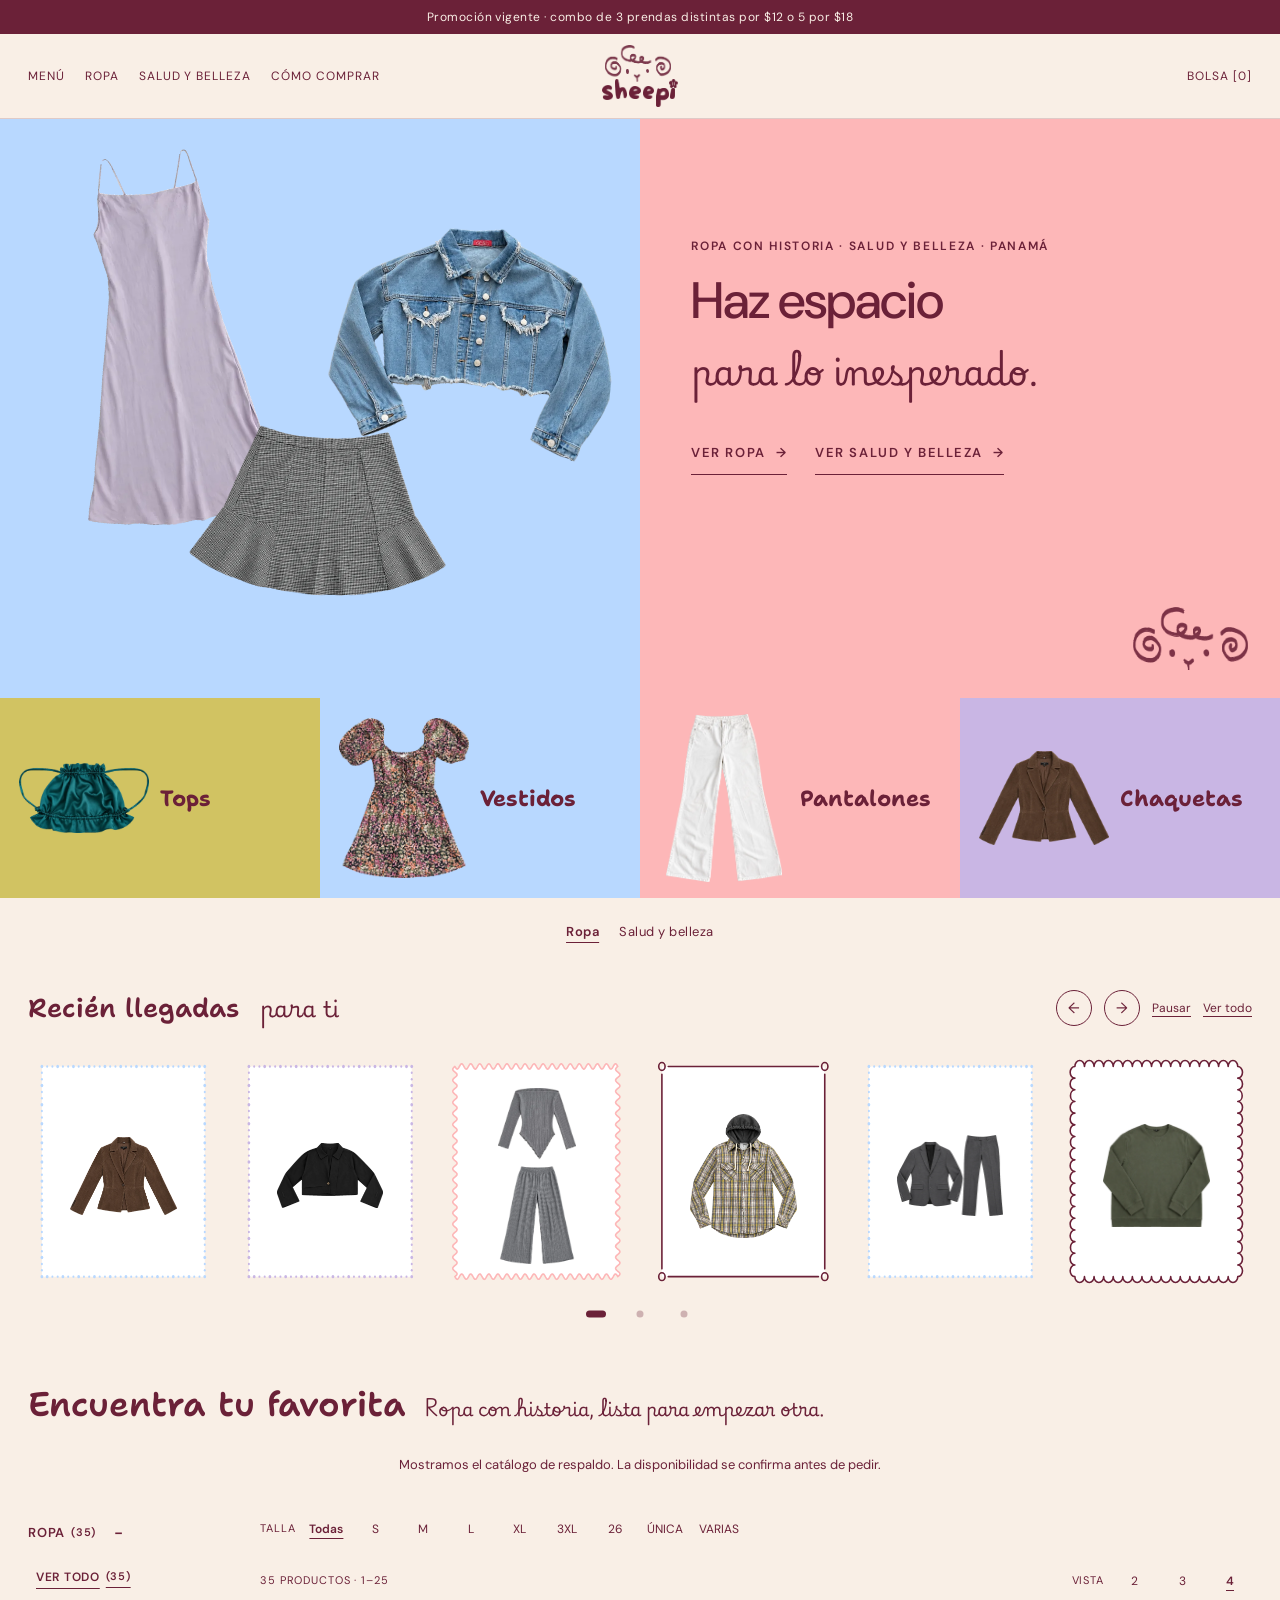
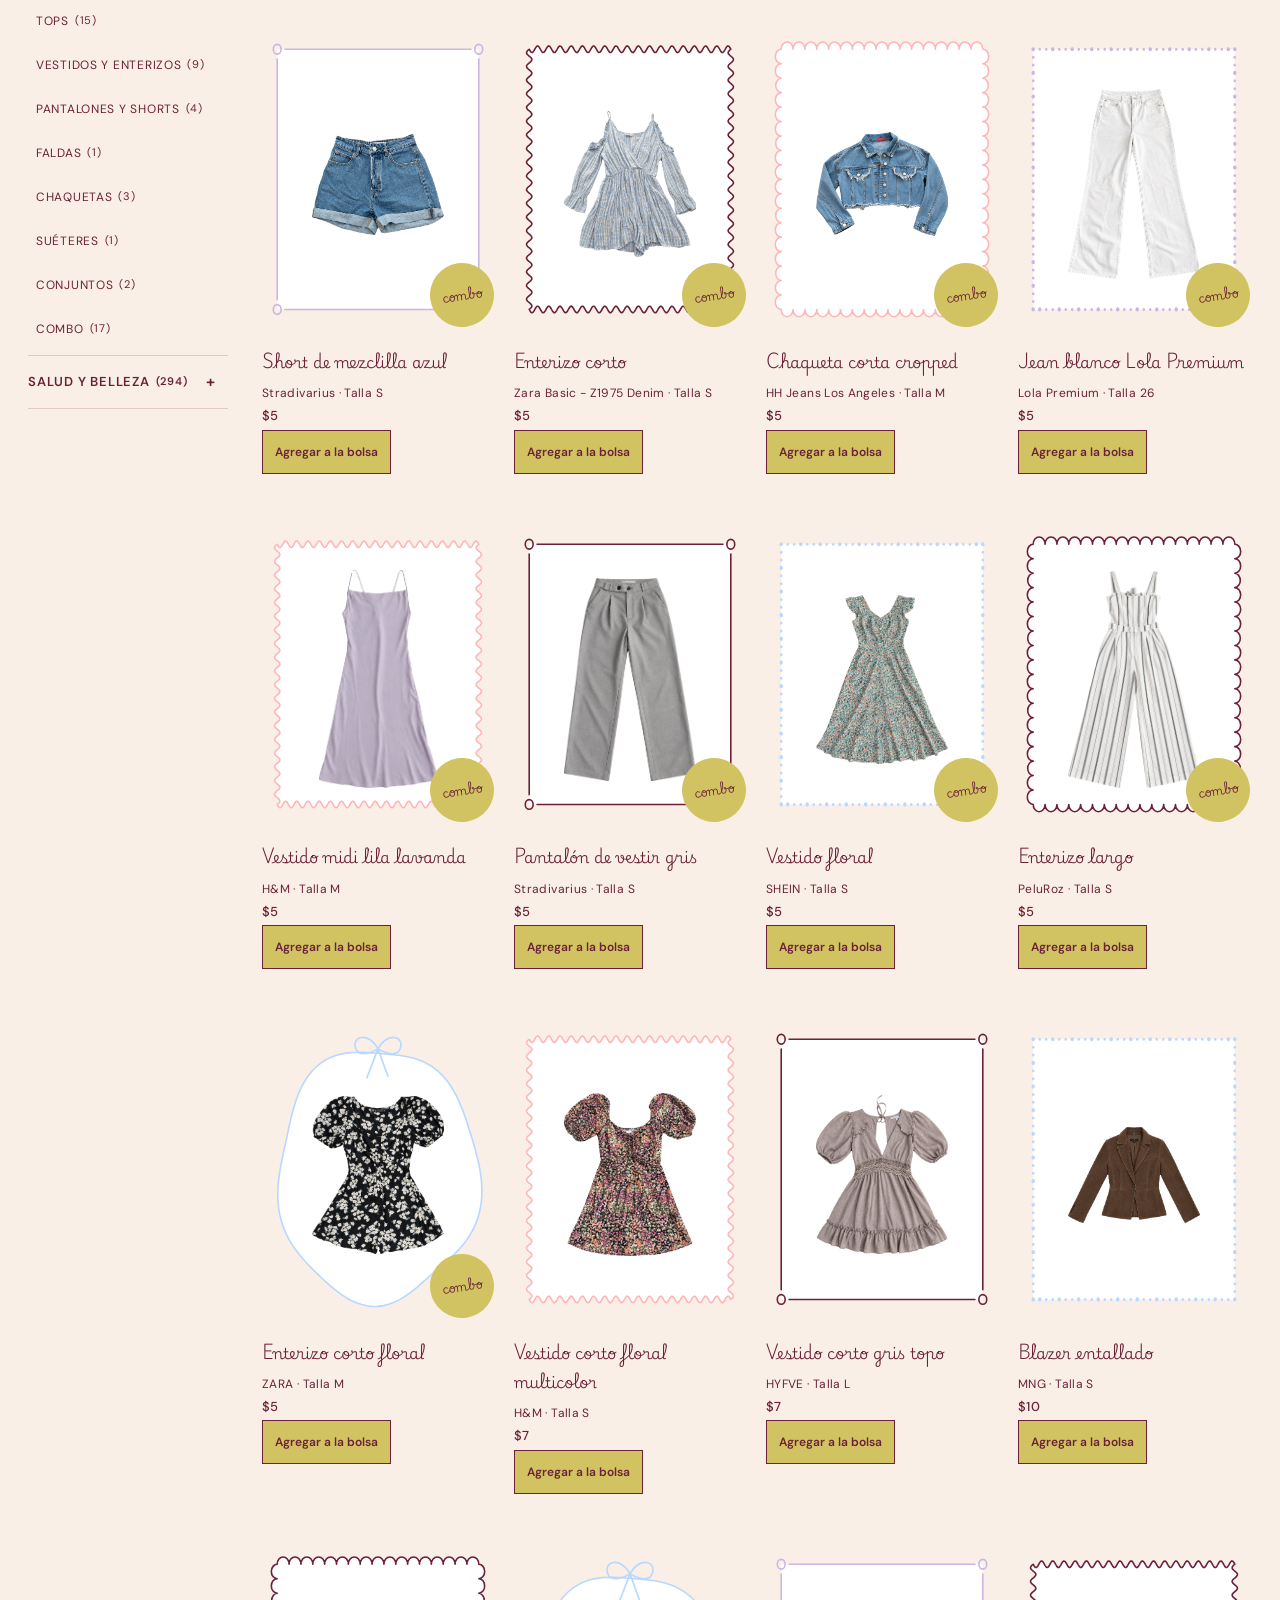
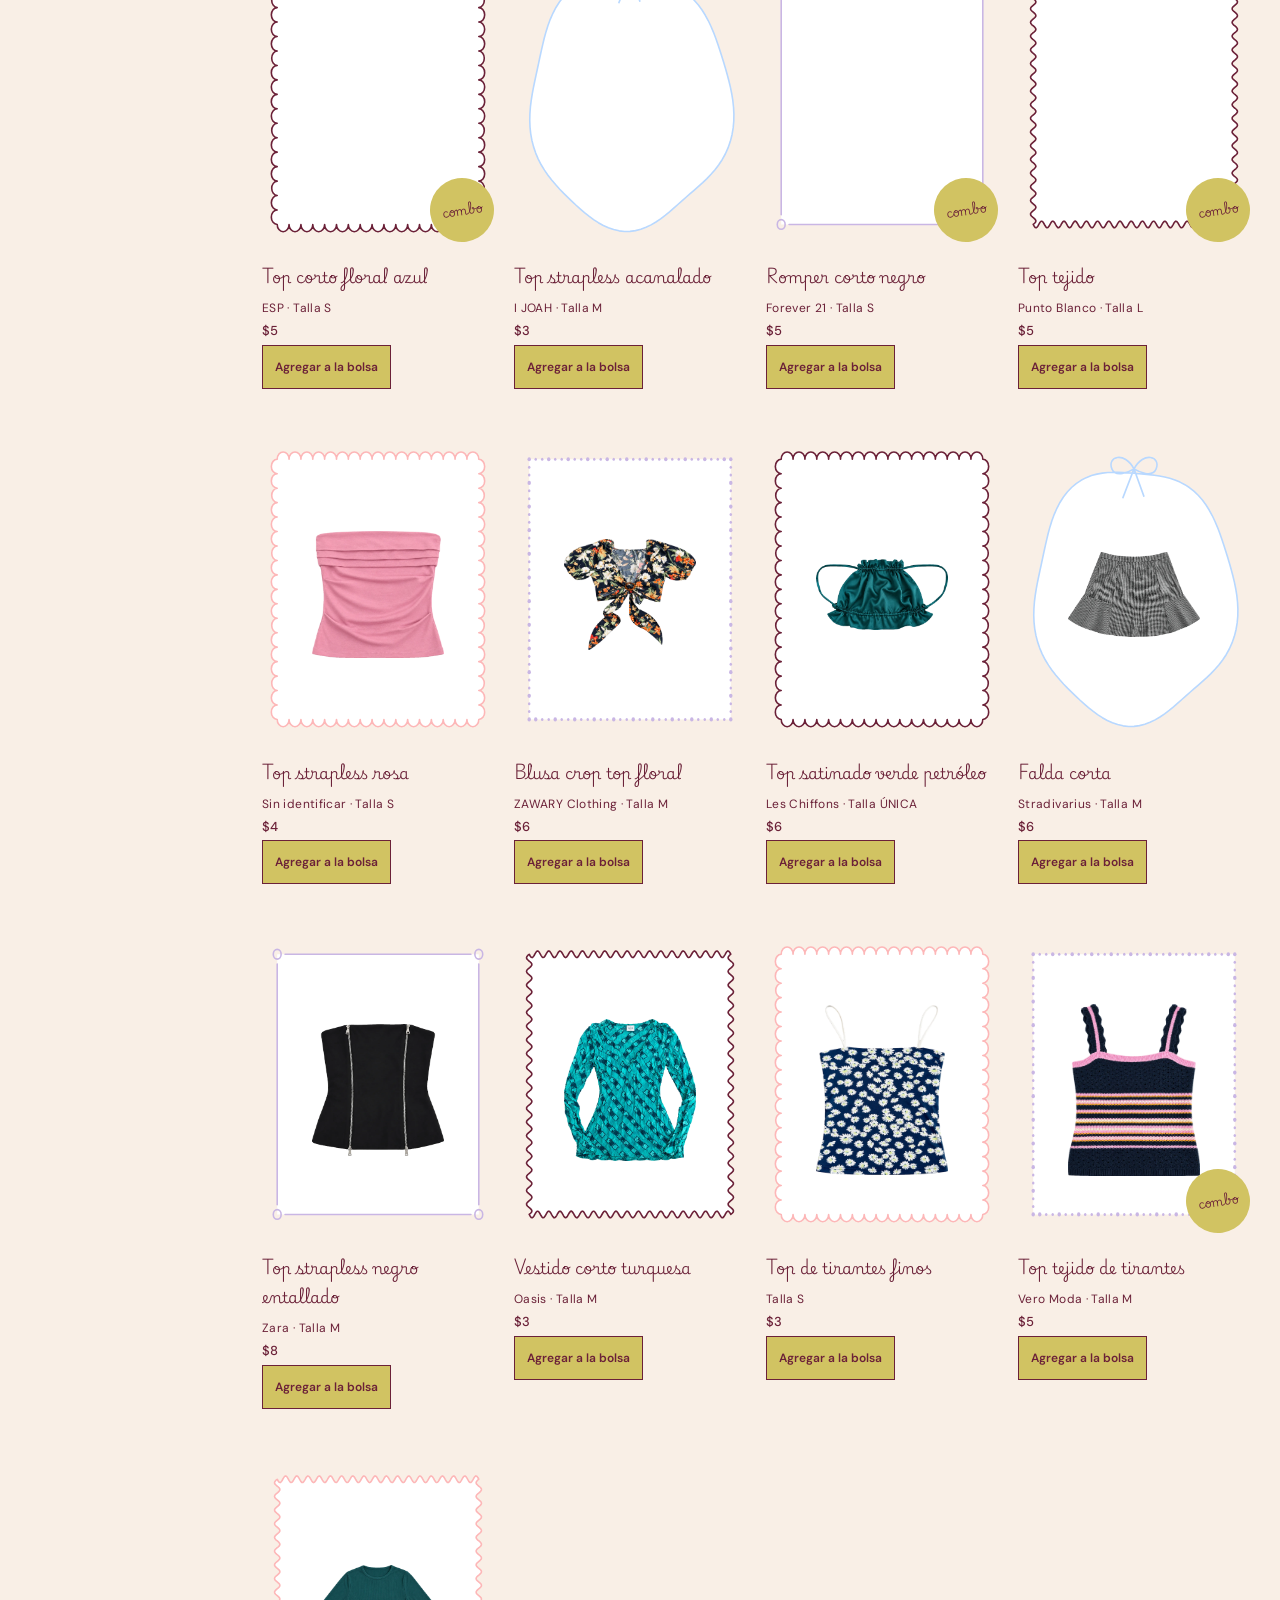
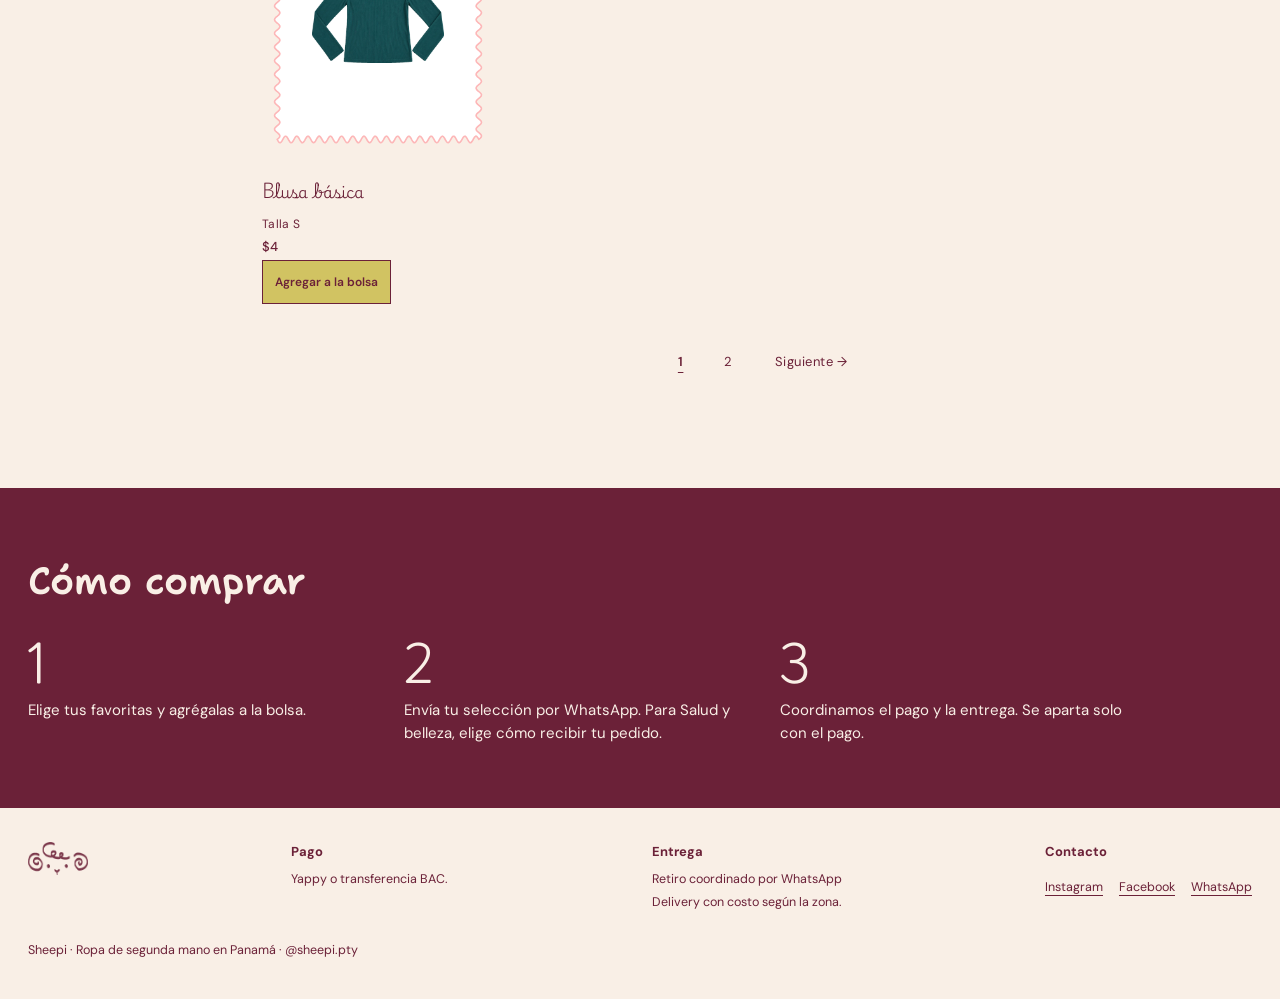
==== commit 864ef474: "publicar: 2026-11-25T17:40:34.379Z" ====
--- a/index.html
+++ b/index.html
@@ -58,7 +58,7 @@
     <div id="campos-casillero" hidden><label for="direccion-casillero">Dirección de tu casillero en EE. UU.</label><textarea id="direccion-casillero" rows="4" autocomplete="off" spellcheck="false" aria-describedby="nota-casillero"></textarea><p id="nota-casillero" class="nota">El envío de Farmasi y el flete a Panamá se confirman al cotizar.</p></div>
     <div id="campos-zona" hidden><label for="zona-farmasi">Zona de entrega</label><select id="zona-farmasi"></select></div>
   </fieldset>
-  <p id="aviso-entrega" role="status" aria-live="polite"></p><p id="venta-final-bolsa" class="venta-final nota" hidden>Venta final: por higiene, no se aceptan devoluciones.</p>
+  <p id="aviso-entrega" role="status" aria-live="polite"></p><p id="venta-final-bolsa" class="venta-final nota" hidden>Venta final: llegan nuevos y sellados; por higiene, no se aceptan devoluciones.</p>
   <dl class="totales"><div><dt>Subtotal</dt><dd id="subtotal"></dd></div><div><dt>Ahorro por combo</dt><dd id="ahorro"></dd></div><div id="fila-traida" hidden><dt>Traída</dt><dd id="traida"></dd></div><div id="fila-entrega-farmasi" hidden><dt>Entrega Farmasi</dt><dd id="costo-entrega-farmasi"></dd></div><div id="fila-gestion" hidden><dt>Gestión</dt><dd id="gestion"></dd></div><div class="total"><dt>Total</dt><dd id="total"></dd></div></dl>
   <p id="traida-gratis" class="nota" hidden></p><p id="nota-total" class="nota" hidden></p><p id="aviso-bolsa" role="status" aria-live="polite"></p>
   <button id="pedir" class="principal">Pedir por WhatsApp</button><a id="continuar" class="principal enlace-boton" target="_blank" rel="noopener noreferrer" hidden>Continuar en WhatsApp</a>
--- a/estilos.css
+++ b/estilos.css
@@ -146,3 +146,10 @@
 .flecha-desliza:focus-visible{outline:2px solid var(--vino);outline-offset:-2px}
 /* 2026-11-25: en la barra lateral, un solo número por categoría (el conteo); sin índice [01]. */
 .grupos .num{display:none!important}.grupos .conteo{margin-left:0}
+/* 2026-11-25: etiqueta de promoción Farmasi junto al precio tachado. */
+.precio .promo{font-weight:600;text-transform:uppercase;letter-spacing:.06em}
+/* 2026-11-25: Recién llegadas sin sello combo (Josué). */
+.pista .sello-combo{display:none}
+/* 2026-11-25: el descuento Farmasi resaltado como etiqueta (vino, sin redondeo, como el resto del sitio). */
+.precio .descuento,.tarjeta .precio .descuento{display:inline-block;background:var(--vino);color:var(--crema);padding:2px 7px;font-weight:700;letter-spacing:.04em;font-variant-caps:normal;line-height:1.4}
+.ficha .precio .descuento{font-size:14px;padding:3px 9px}
